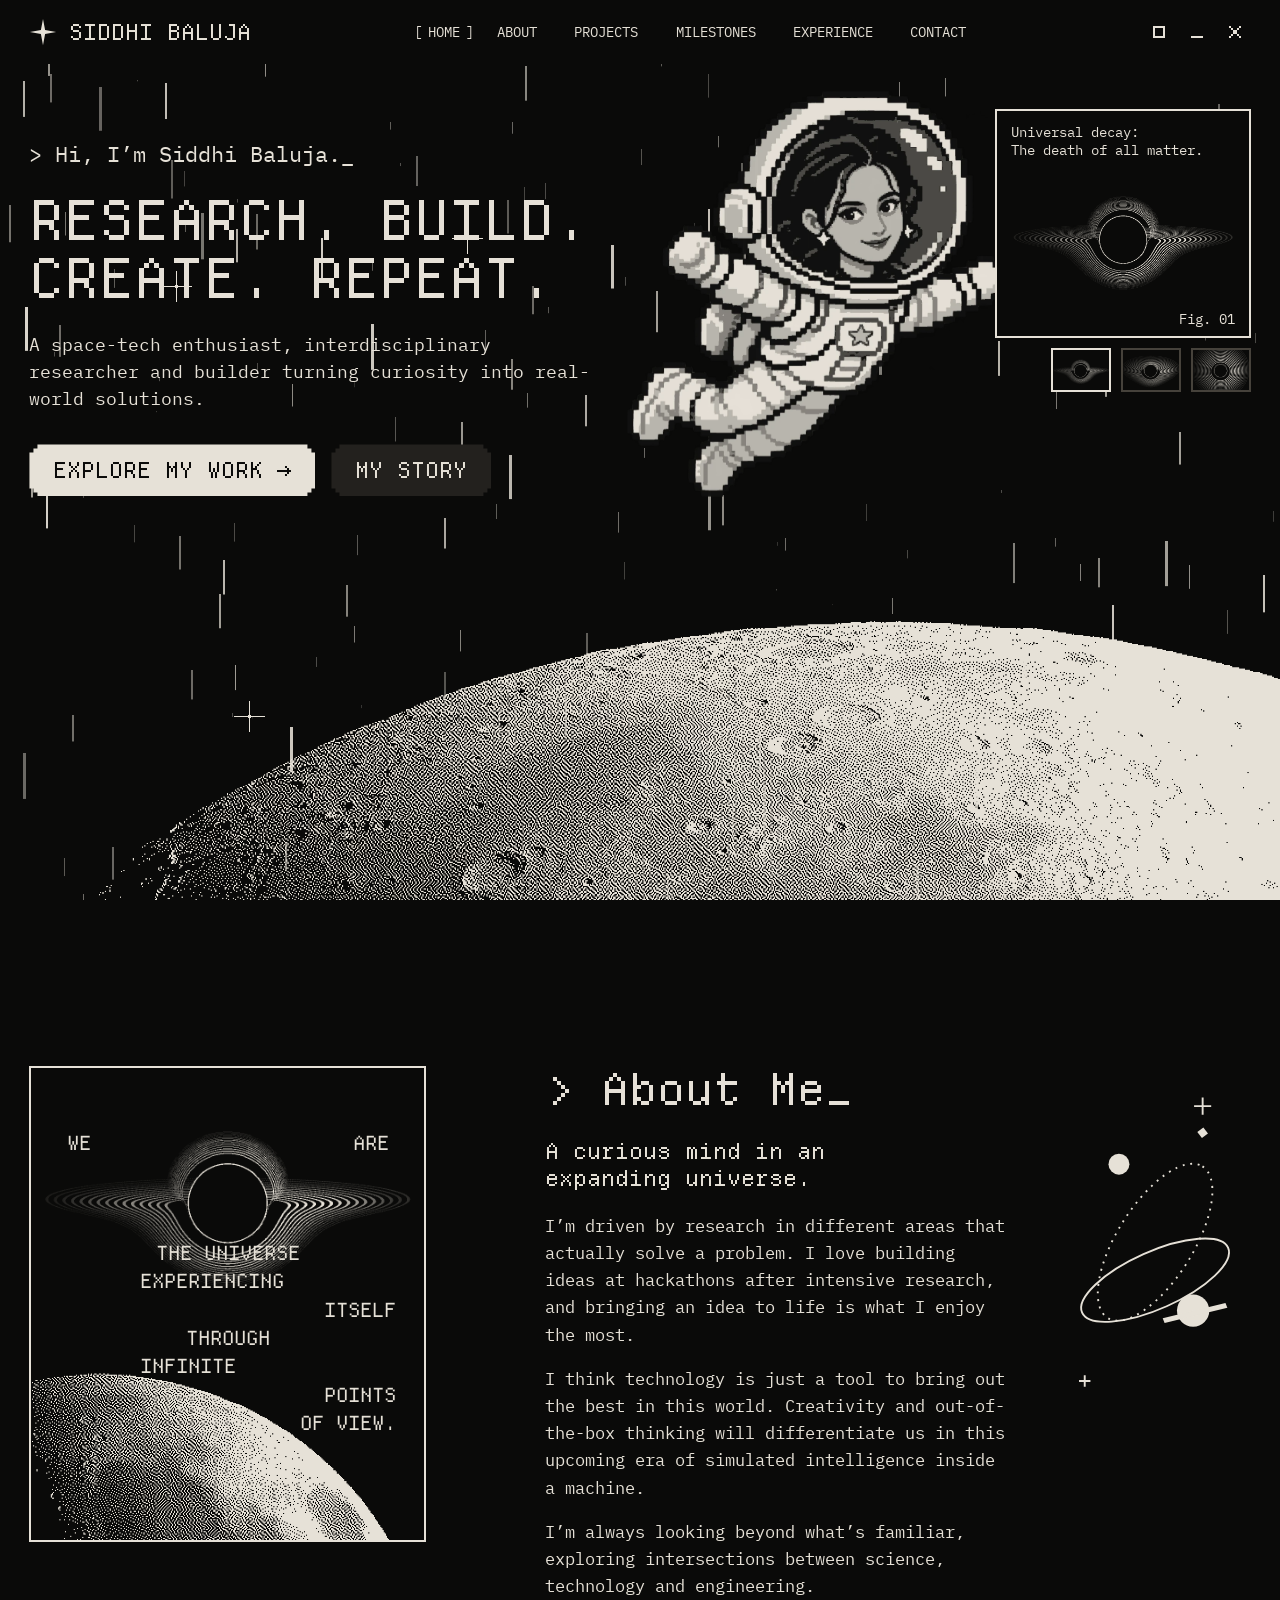
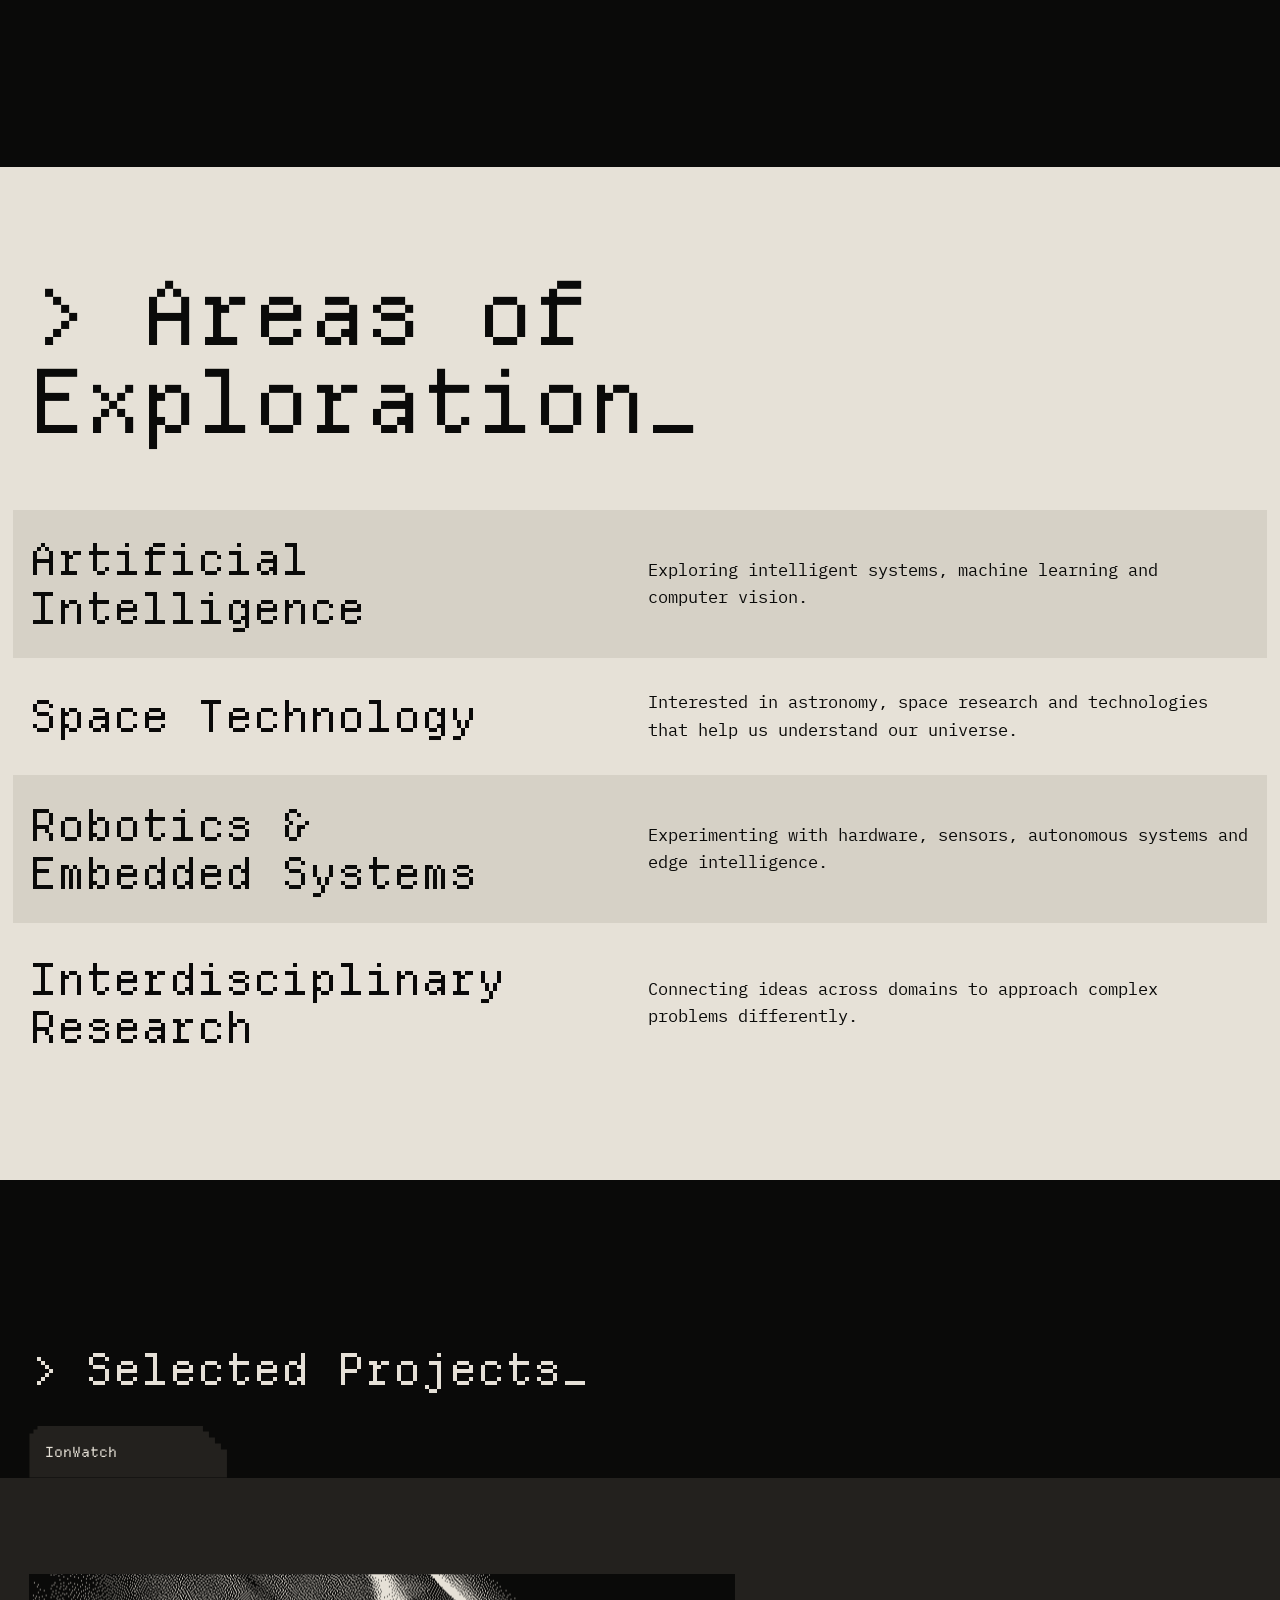
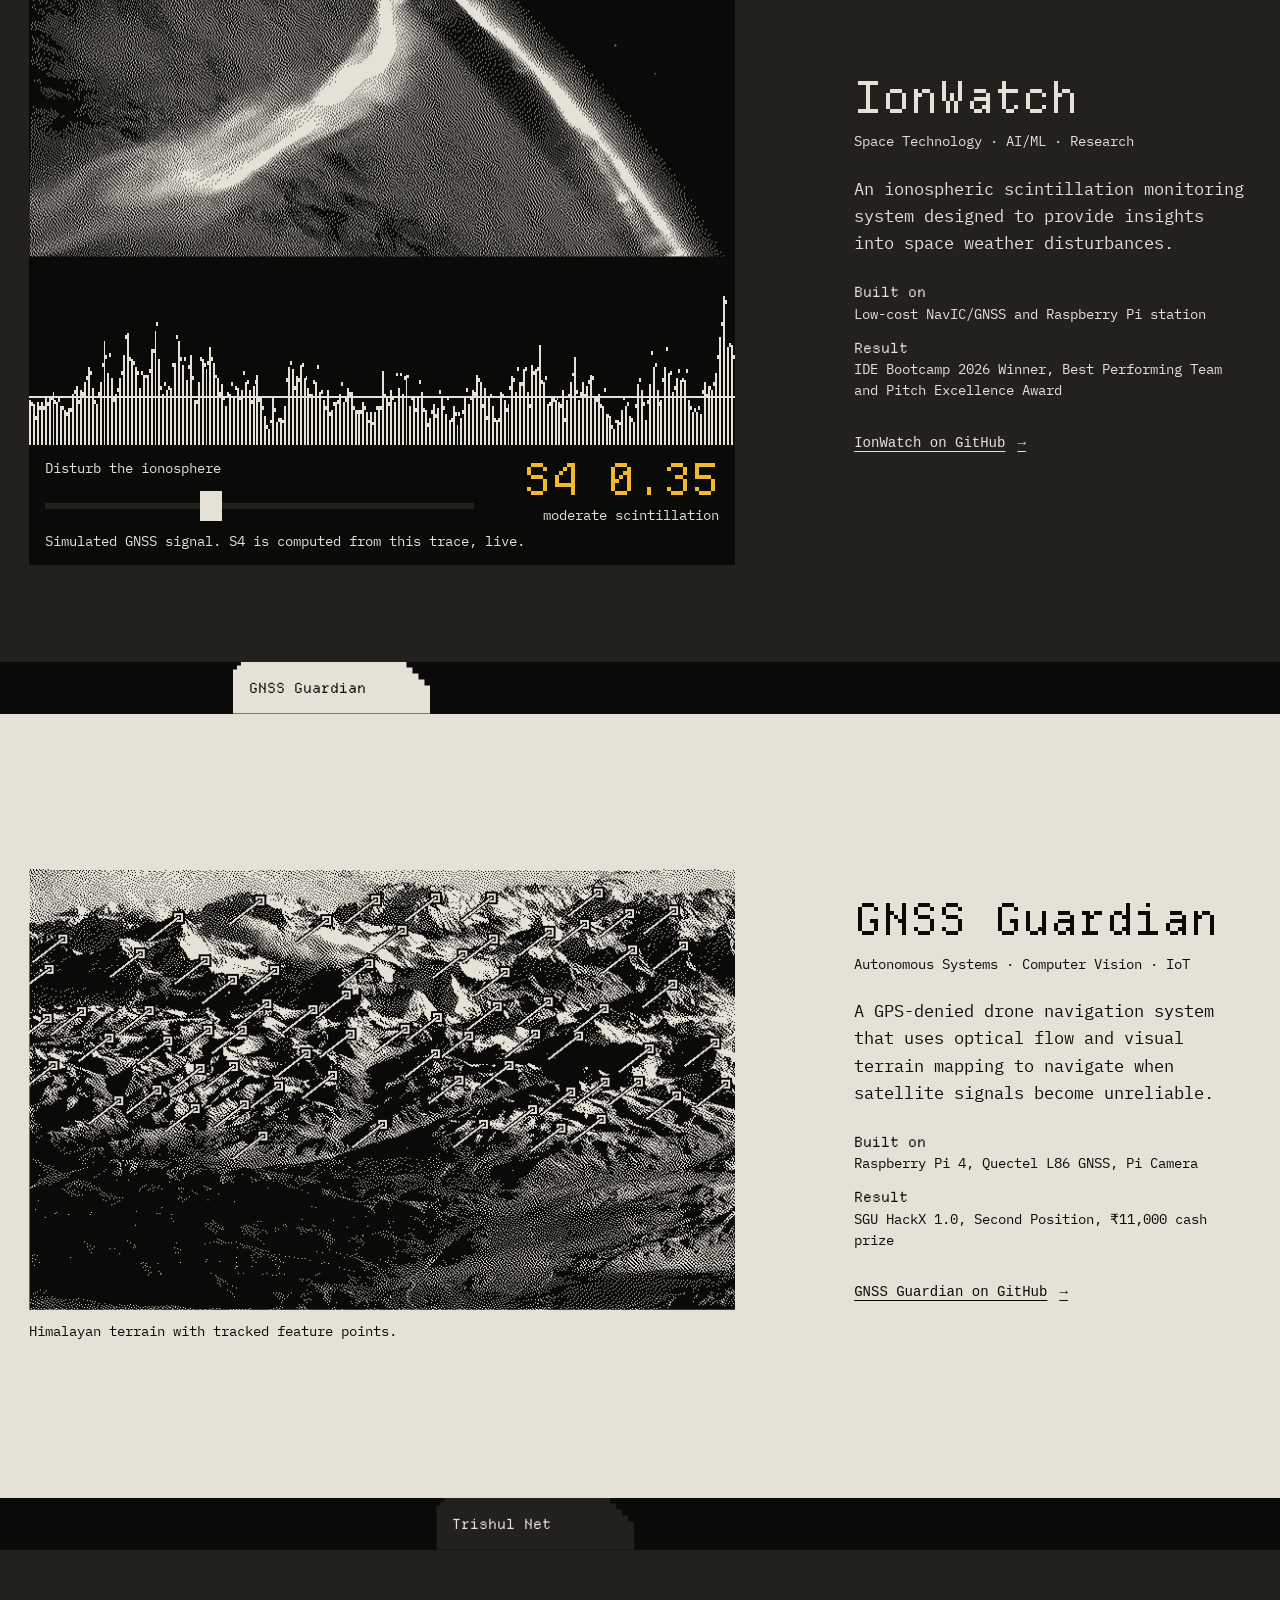
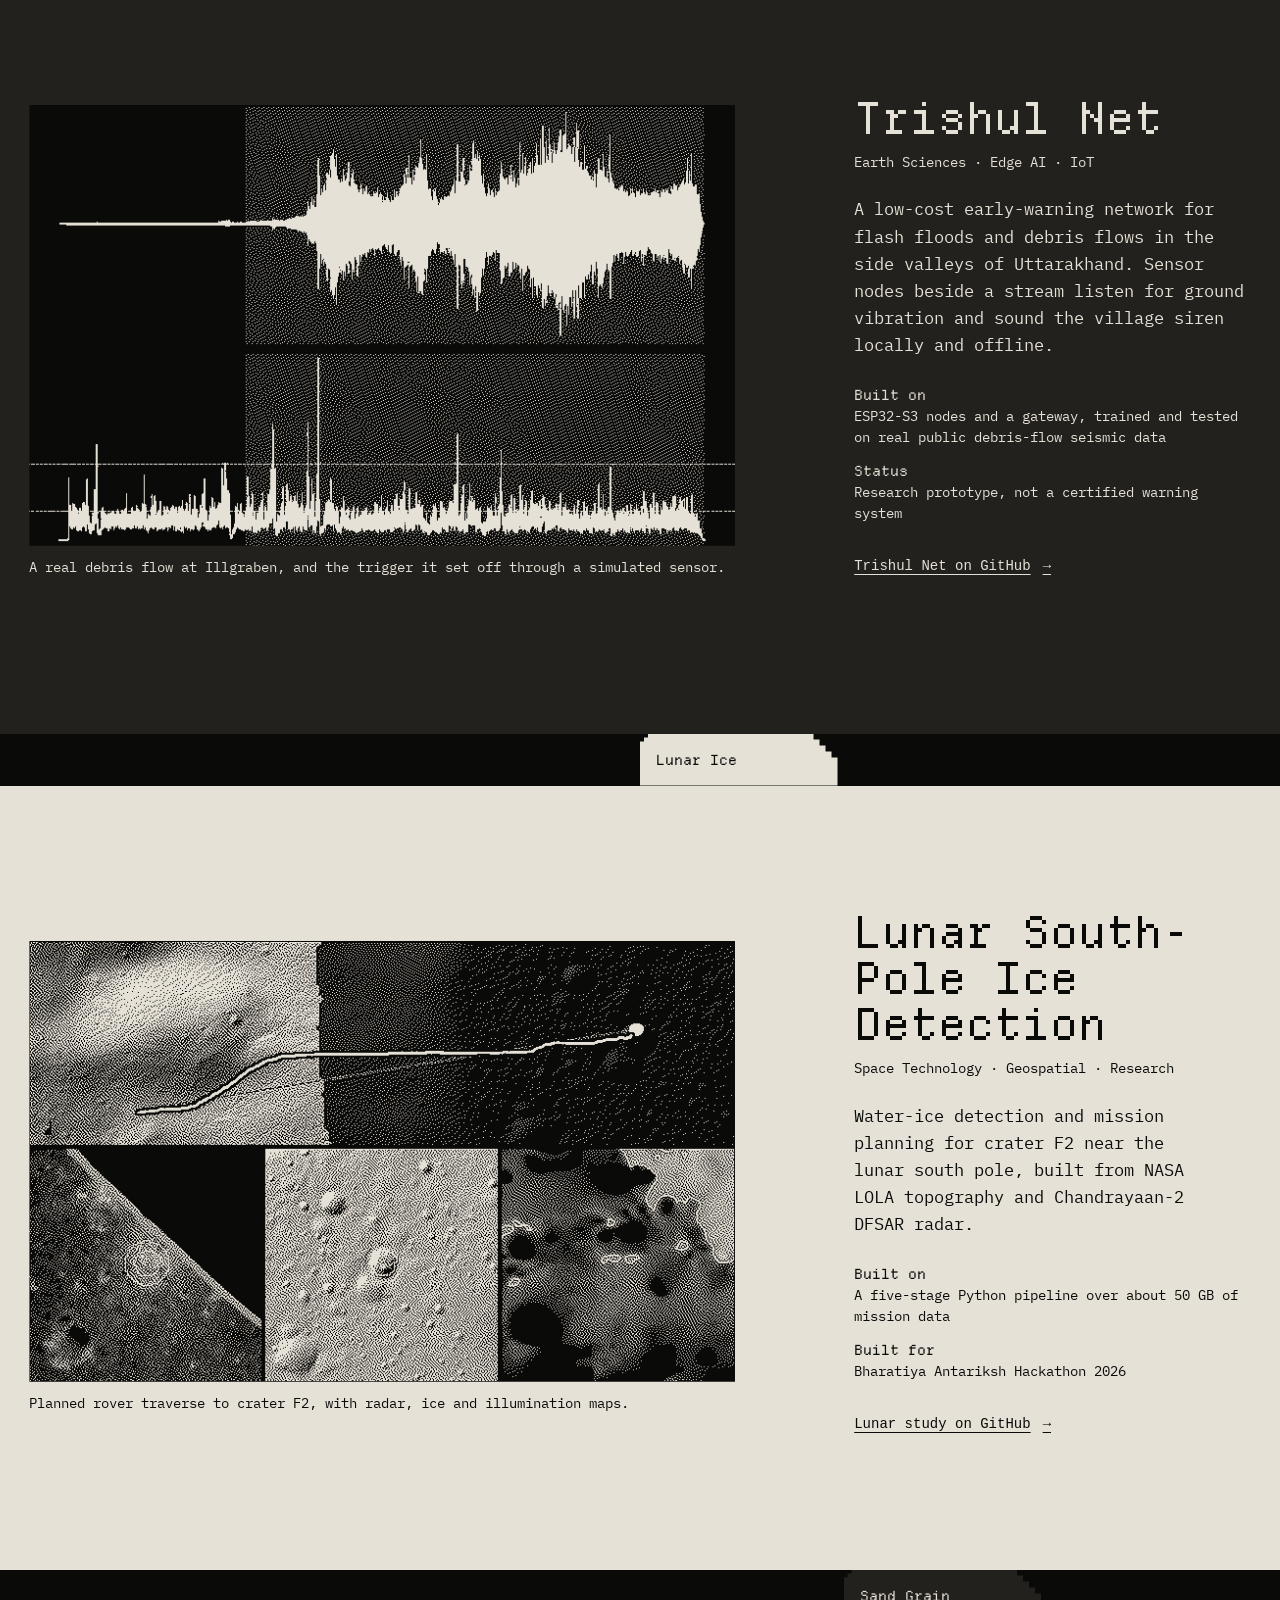
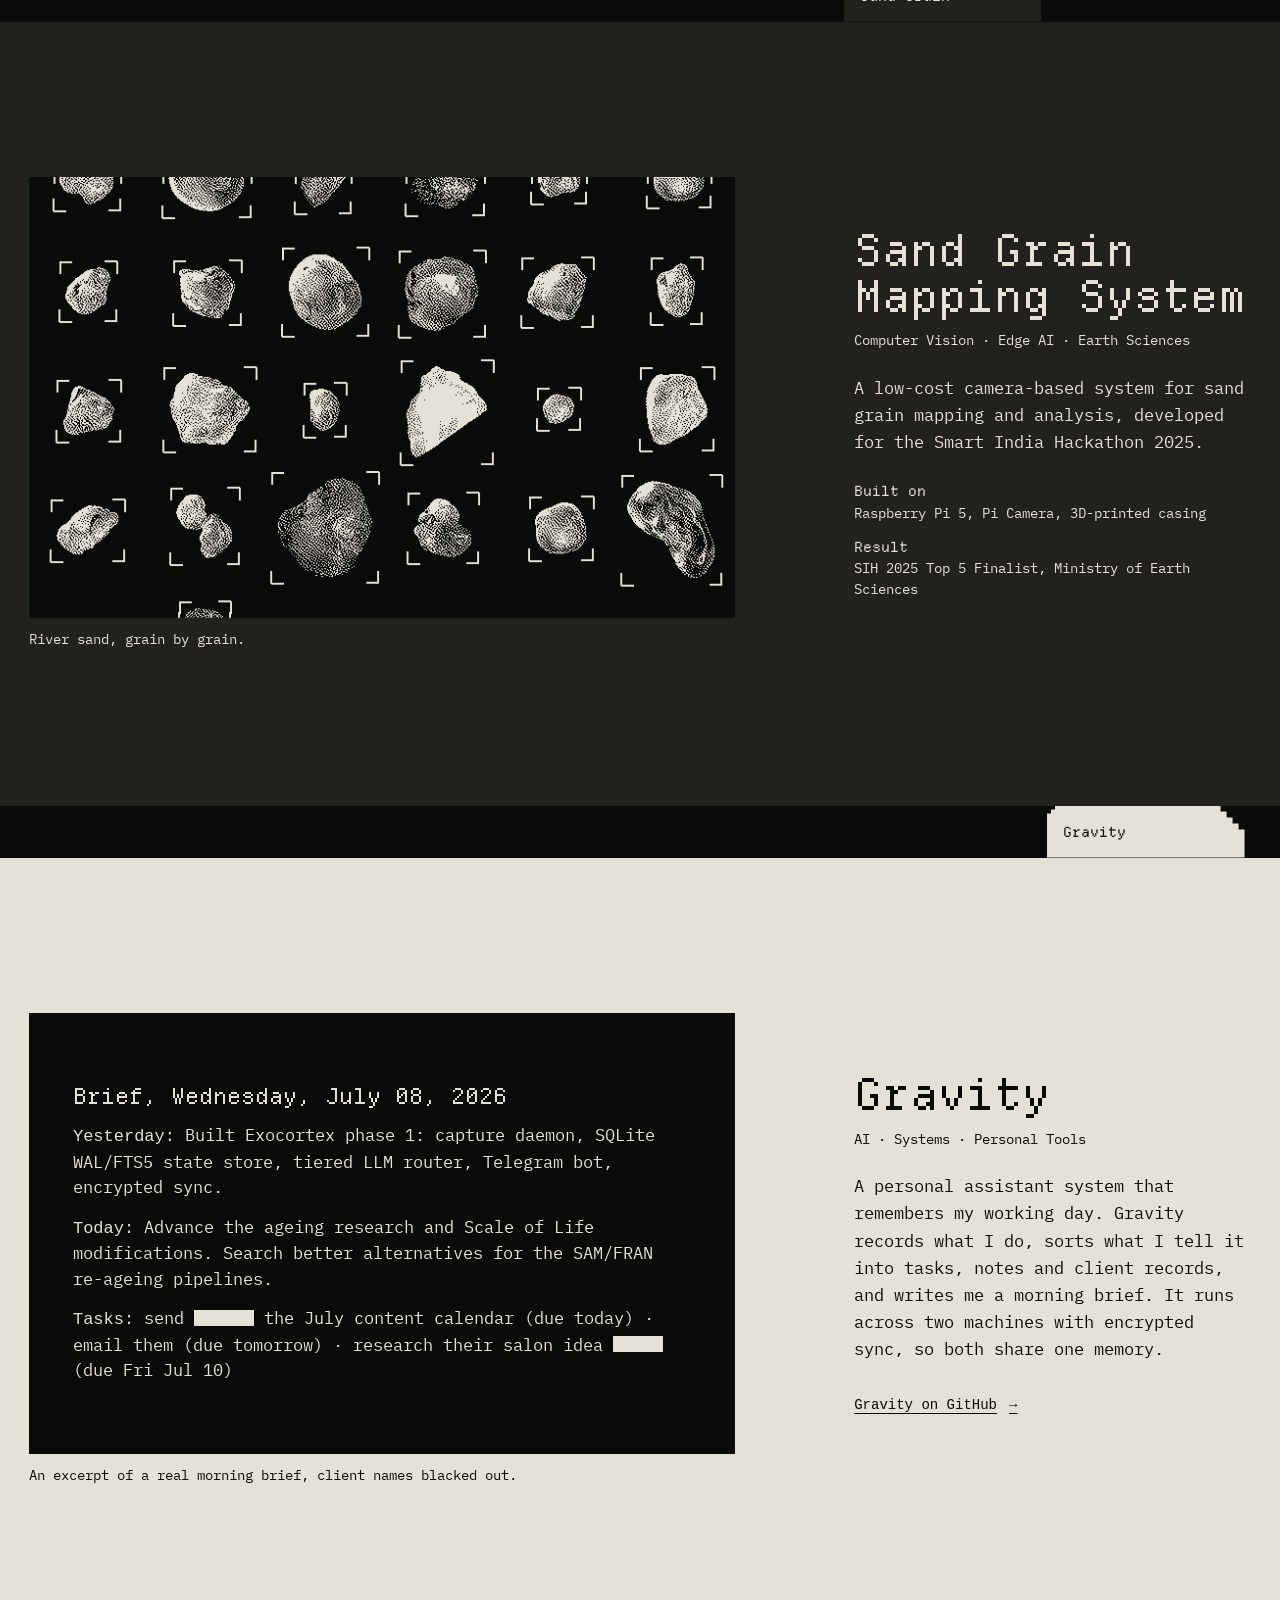
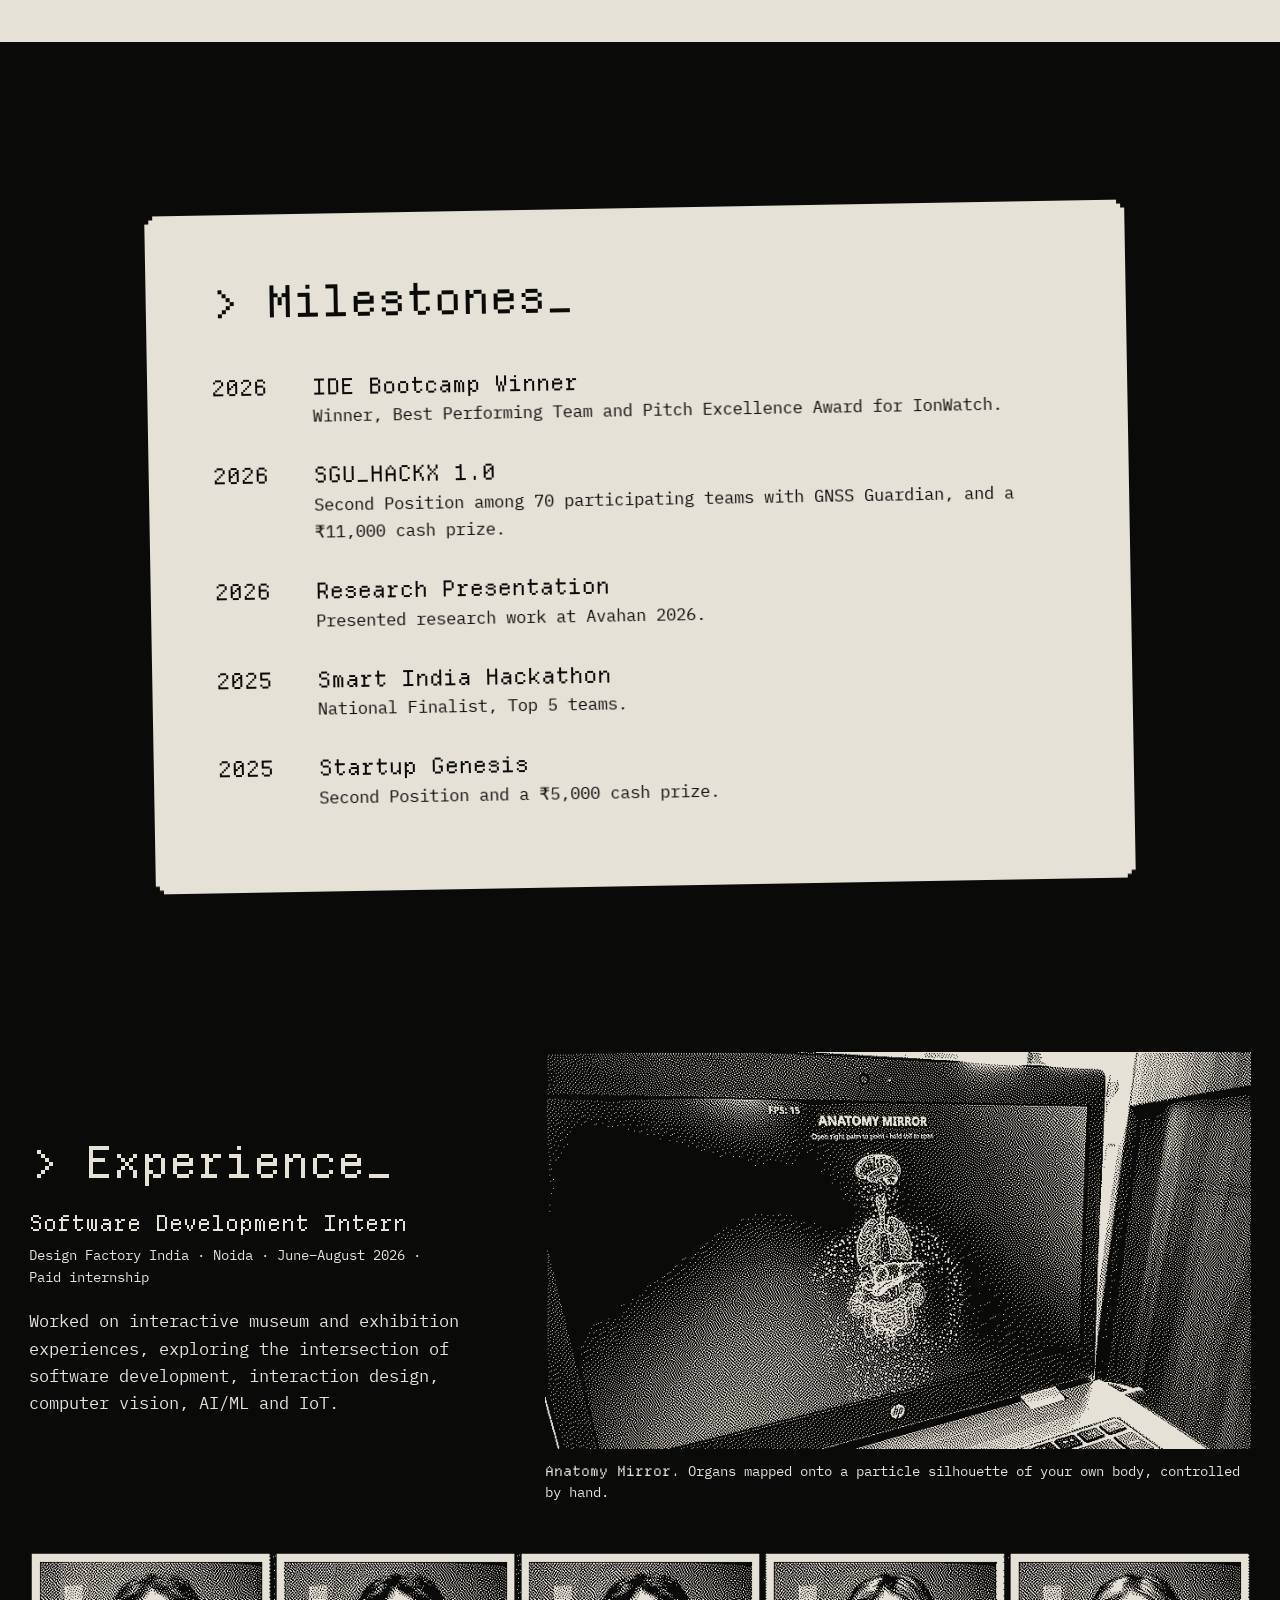
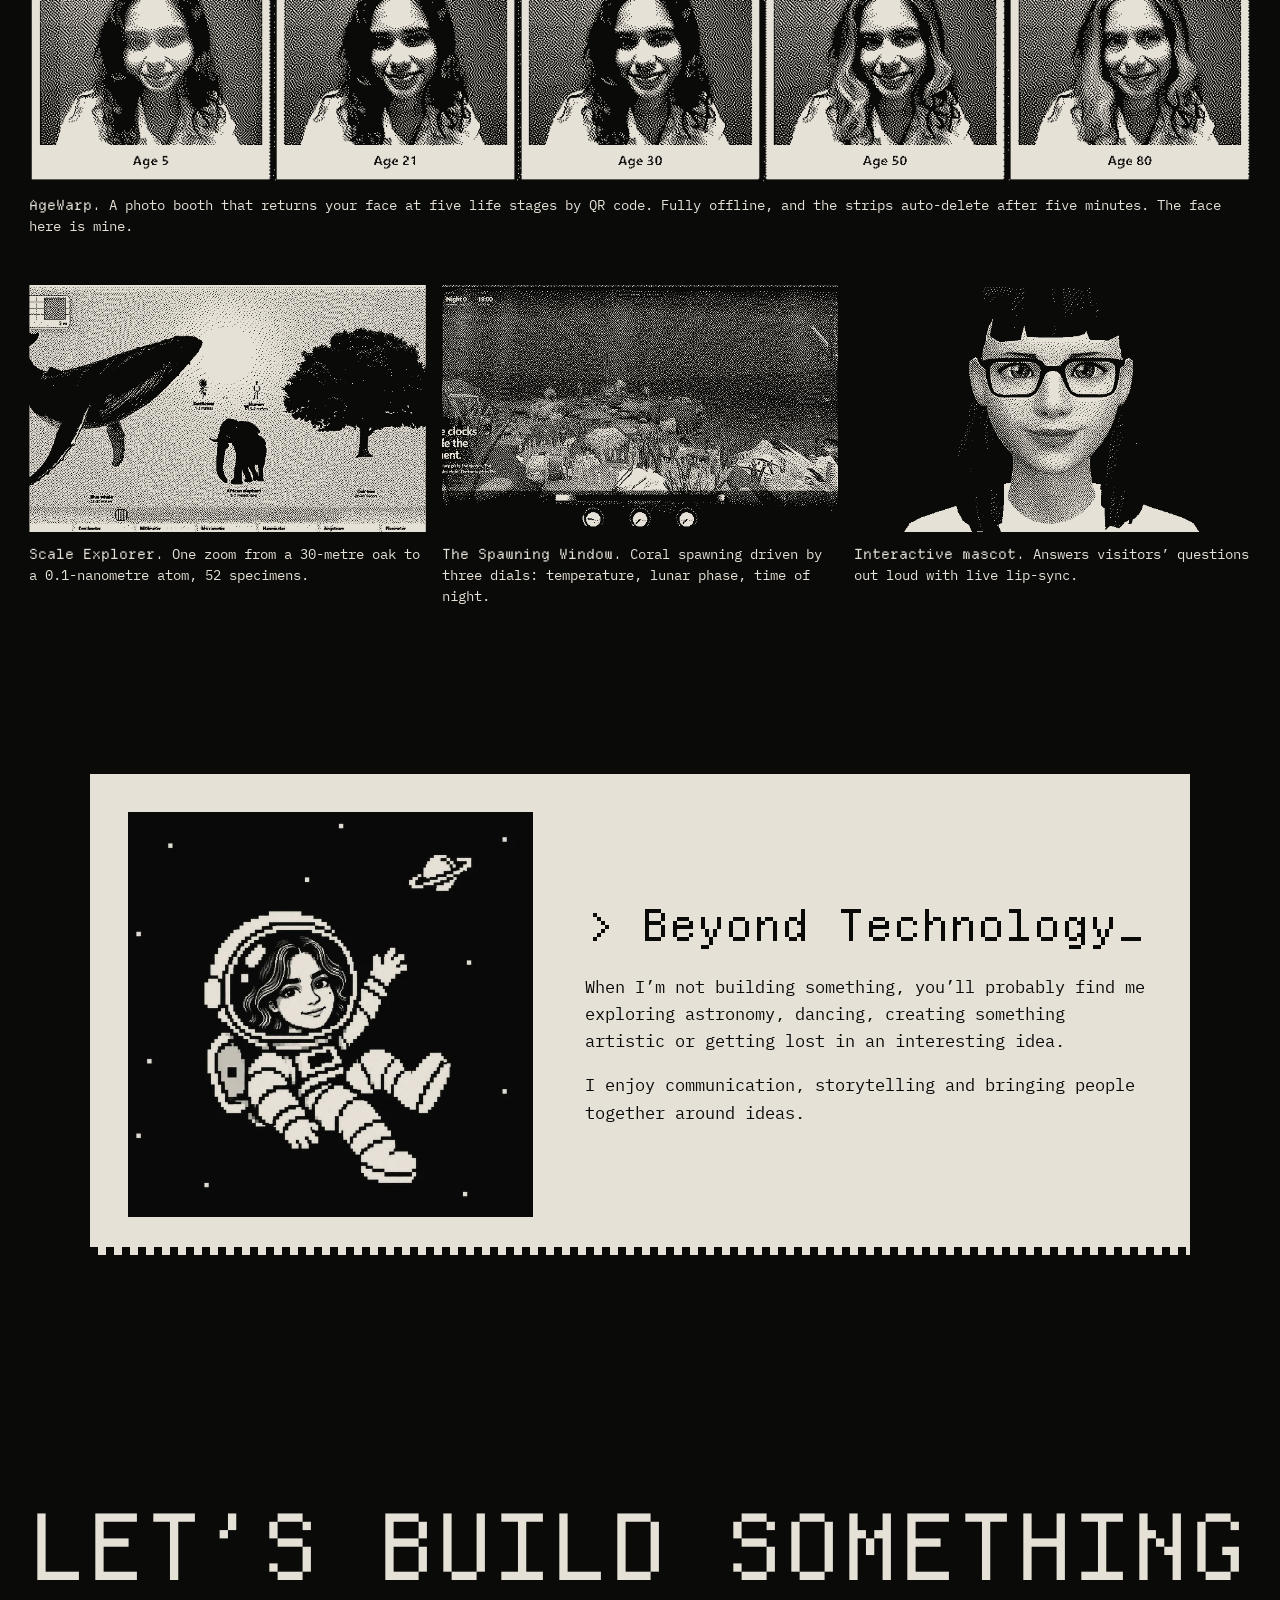
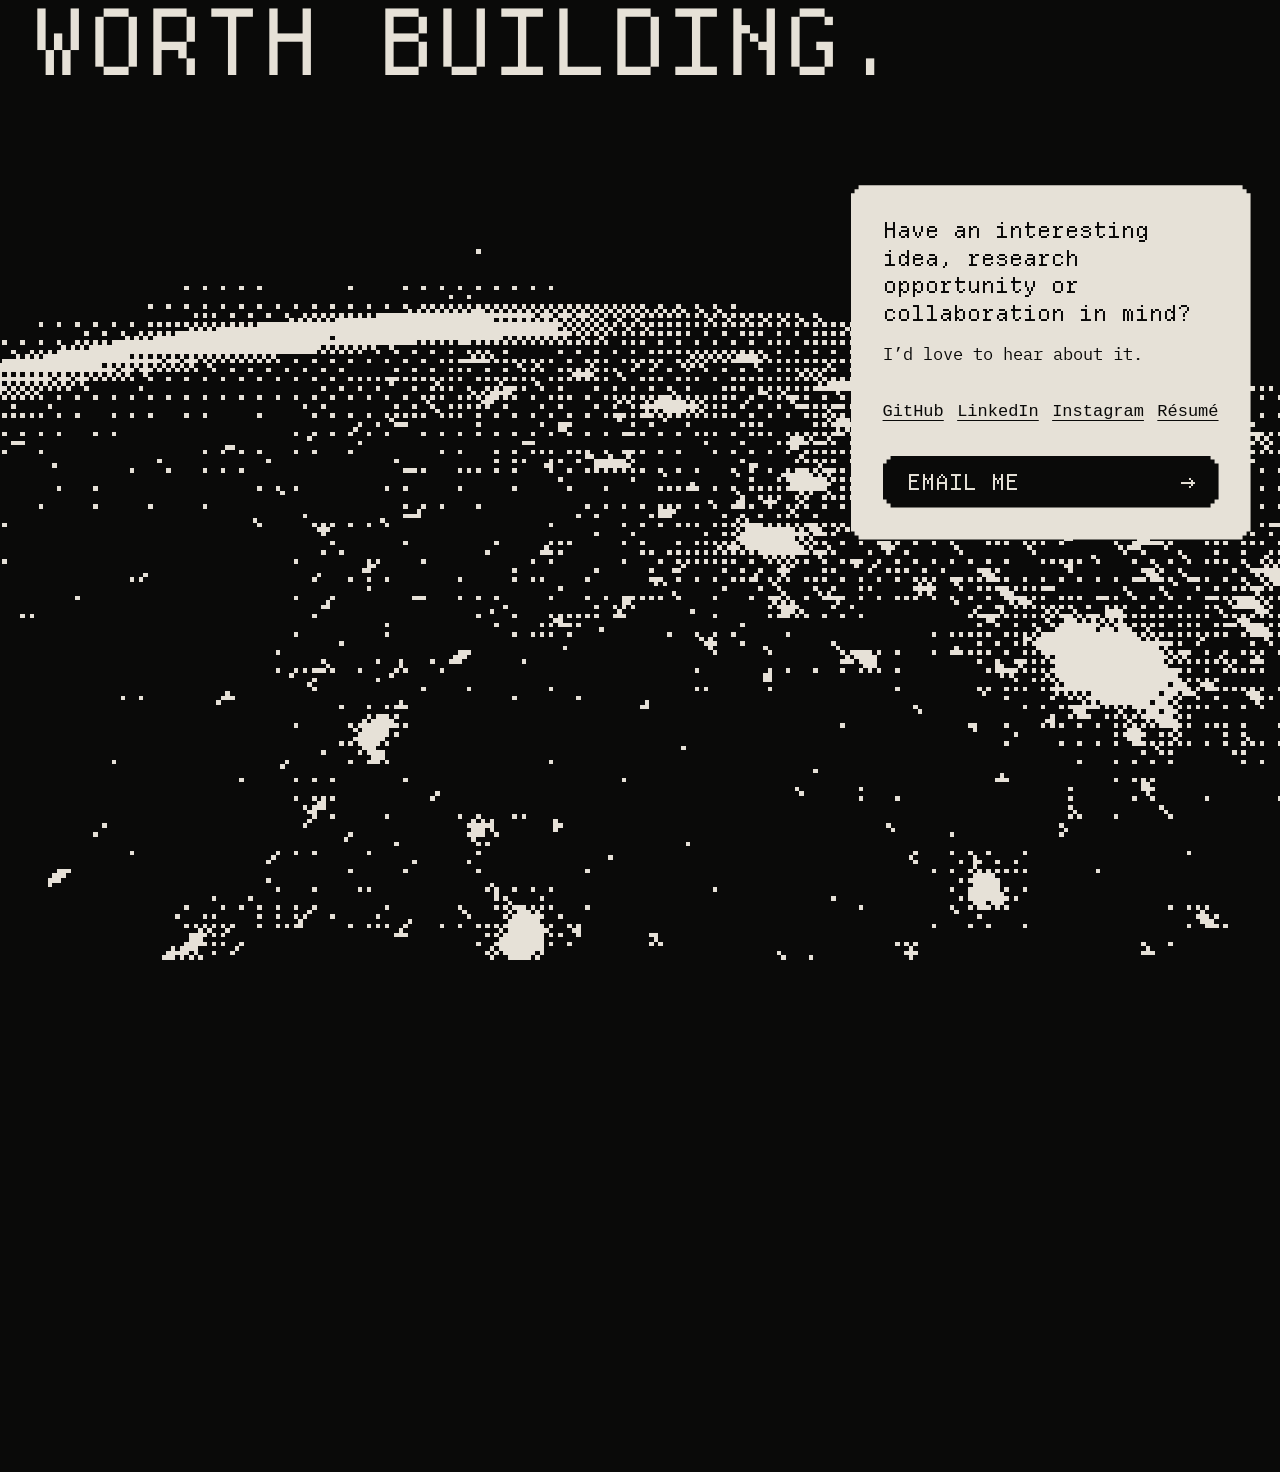
==== index.html @ 743e37ae "Portfolio v3: the mission terminal A one-page portfolio set as a working 1-bit computer, in plain HT" ====
<!doctype html>
<html lang="en">
<head>
  <meta charset="utf-8">
  <meta name="viewport" content="width=device-width, initial-scale=1">
  <title>Siddhi Baluja: researcher and builder</title>
  <meta name="description" content="A space-tech enthusiast, interdisciplinary researcher and builder turning curiosity into real-world solutions.">
  <meta name="theme-color" content="#0a0a09">
  <meta name="color-scheme" content="dark">
  <meta property="og:title" content="Siddhi Baluja: Research. Build. Create. Repeat.">
  <meta property="og:description" content="A space-tech enthusiast, interdisciplinary researcher and builder turning curiosity into real-world solutions.">
  <meta property="og:type" content="website">
  <link rel="icon" href="data:image/svg+xml,%3Csvg xmlns='http://www.w3.org/2000/svg' viewBox='0 0 32 32'%3E%3Crect width='32' height='32' fill='%230a0a09'/%3E%3Cpath d='M16 3l2.6 10.4L29 16l-10.4 2.6L16 29l-2.6-10.4L3 16l10.4-2.6z' fill='%23e6e1d7'/%3E%3C/svg%3E">
  <link rel="preload" href="assets/fonts/DepartureMono-Regular.woff2" as="font" type="font/woff2" crossorigin>
  <link rel="preload" href="assets/fonts/ibm-plex-mono-400.woff2" as="font" type="font/woff2" crossorigin>
  <link rel="stylesheet" href="css/styles.css">
</head>
<body id="top">
<a class="skip" href="#about">Skip to content</a>
<canvas id="sky" aria-hidden="true"></canvas>

<header class="bar">
  <a class="brand" href="#top" aria-label="Siddhi Baluja, back to the top">
    <svg viewBox="0 0 32 32" aria-hidden="true"><path d="M16 1l2.4 12.6L31 16l-12.6 2.4L16 31l-2.4-12.6L1 16l12.6-2.4z"/></svg>
    <span>Siddhi Baluja</span>
  </a>
  <button class="menu-btn" id="menuBtn" aria-expanded="false" aria-controls="siteNav">Menu</button>
  <nav id="siteNav" aria-label="Sections">
    <a href="#top" data-spy="home">Home</a>
    <a href="#about" data-spy="about">About</a>
    <a href="#projects" data-spy="projects">Projects</a>
    <a href="#milestones" data-spy="milestones">Milestones</a>
    <a href="#experience" data-spy="experience">Experience</a>
    <a href="#contact" data-spy="contact">Contact</a>
  </nav>
  <div class="win" role="group" aria-label="Window controls">
    <button id="winMax" aria-label="Full screen"><svg viewBox="0 0 16 16" aria-hidden="true"><path d="M2 2h12v12H2zM4 4v8h8V4z" fill-rule="evenodd"/></svg></button>
    <button id="winMin" aria-label="Freeze all motion" aria-pressed="false"><svg viewBox="0 0 16 16" aria-hidden="true"><path d="M2 12h12v2H2z"/></svg></button>
    <button id="winOff" aria-label="Switch the screen off"><svg viewBox="0 0 16 16" aria-hidden="true"><path d="M2 2h2v2h2v2h4V4h2V2h2v2h-2v2h-2v4h2v2h2v2h-2v-2h-2v-2H6v2H4v2H2v-2h2v-2h2V6H4V4H2z"/></svg></button>
  </div>
</header>

<main>
  <!-- HOME -->
  <section class="hero" id="home" data-section="home">
    <div class="hero-copy">
      <p class="hello"><span class="typed">Hi, I’m Siddhi Baluja.</span></p>
      <h1>Research. Build.<br>Create. Repeat.</h1>
      <p class="lede">A space-tech enthusiast, interdisciplinary researcher and builder turning curiosity into real-world solutions.</p>
      <div class="actions">
        <a class="btn" href="#projects">Explore My Work <span class="arrow" aria-hidden="true">→</span></a>
        <a class="btn alt" href="#about">My Story</a>
      </div>
    </div>

    <div class="astro" id="astro" tabindex="0" role="img" aria-label="Pixel-art Siddhi floating in a spacesuit. Drag her, or use the arrow keys, and she drifts back. Hold to see her in colour.">
      <div class="astro-float">
        <img class="astro-mono" src="assets/art/astronaut.webp" width="1000" height="1057" alt="" fetchpriority="high" draggable="false">
        <img class="astro-colour" src="assets/art/astronaut-colour.webp" width="1000" height="1057" alt="" loading="lazy" draggable="false">
      </div>
    </div>

    <figure class="fig" data-ui>
      <div class="fig-window">
        <figcaption>Universal decay:<br>The death of all matter.</figcaption>
        <div class="fig-stack">
          <img class="on" src="assets/art/fig-01.png" width="880" height="560" alt="A black hole seen almost edge-on: an engraved accretion disc bent up and over its dark centre by gravity.">
          <img src="assets/art/fig-02.png" width="880" height="560" alt="The same black hole seen from a higher angle." loading="lazy">
          <img src="assets/art/fig-03.png" width="880" height="560" alt="The same black hole seen from directly above, its disc a set of rings." loading="lazy">
        </div>
        <span class="fig-no" id="figNo">Fig. 01</span>
      </div>
      <div class="fig-tabs" role="group" aria-label="Viewing angle of the black hole">
        <button class="on" aria-pressed="true" data-fig="0" aria-label="Fig. 01, seen edge-on"><img src="assets/art/fig-01.png" alt="" width="880" height="560"></button>
        <button aria-pressed="false" data-fig="1" aria-label="Fig. 02, seen from above the disc"><img src="assets/art/fig-02.png" alt="" width="880" height="560" loading="lazy"></button>
        <button aria-pressed="false" data-fig="2" aria-label="Fig. 03, seen from directly above"><img src="assets/art/fig-03.png" alt="" width="880" height="560" loading="lazy"></button>
      </div>
    </figure>

    <img class="limb" src="assets/art/limb.png" width="2200" height="600" alt="">
  </section>

  <!-- ABOUT -->
  <section class="about" id="about" data-section="about">
    <figure class="poster rv" data-ui>
      <img class="poster-ring" src="assets/art/fig-01.png" width="880" height="560" alt="" loading="lazy">
      <img class="poster-moon" src="assets/art/poster-moon.png" width="720" height="340" alt="" loading="lazy">
      <blockquote>
        <p><span>We</span> <span class="r">are</span> <span class="c">the universe</span> <span class="c2">experiencing</span> <span class="r">itself</span> <span class="c">through</span> <span class="c2">infinite</span> <span class="r">points</span> <span class="r2">of view.</span></p>
      </blockquote>
    </figure>
    <div class="about-copy">
      <h2 class="prompt rv">About Me</h2>
      <h3 class="rv">A curious mind in an expanding universe.</h3>
      <p class="rv">I’m driven by research in different areas that actually solve a problem. I love building ideas at hackathons after intensive research, and bringing an idea to life is what I enjoy the most.</p>
      <p class="rv">I think technology is just a tool to bring out the best in this world. Creativity and out-of-the-box thinking will differentiate us in this upcoming era of simulated intelligence inside a machine.</p>
      <p class="rv">I’m always looking beyond what’s familiar, exploring intersections between science, technology and engineering.</p>
    </div>
    <svg class="orbits rv" viewBox="0 0 200 320" aria-hidden="true">
      <g fill="none" stroke="currentColor" stroke-width="2">
        <ellipse cx="100" cy="160" rx="94" ry="40" transform="rotate(-58 100 160)" stroke-dasharray="2 6"/>
        <ellipse cx="100" cy="200" rx="84" ry="30" transform="rotate(-24 100 200)"/>
      </g>
      <g fill="currentColor">
        <circle cx="62" cy="78" r="11"/>
        <circle cx="140" cy="232" r="17"/>
        <path d="M108 240l66-16 2 5-66 16z"/>
      </g>
      <rect class="sat" x="-4" y="-4" width="8" height="8" fill="currentColor"/>
      <path d="M150 8v18M141 17h18M26 300v12M20 306h12" stroke="currentColor" stroke-width="2"/>
    </svg>
  </section>

  <!-- AREAS OF EXPLORATION -->
  <section class="areas" id="areas" data-section="about">
    <h2 class="prompt rv">Areas of Exploration</h2>
    <ul>
      <li class="rv"><h3>Artificial Intelligence</h3><p>Exploring intelligent systems, machine learning and computer vision.</p></li>
      <li class="rv"><h3>Space Technology</h3><p>Interested in astronomy, space research and technologies that help us understand our universe.</p></li>
      <li class="rv"><h3>Robotics &amp; Embedded Systems</h3><p>Experimenting with hardware, sensors, autonomous systems and edge intelligence.</p></li>
      <li class="rv"><h3>Interdisciplinary Research</h3><p>Connecting ideas across domains to approach complex problems differently.</p></li>
    </ul>
  </section>

  <!-- SELECTED PROJECTS -->
  <section class="projects" id="projects" data-section="projects">
    <h2 class="prompt rv">Selected Projects</h2>
    <div class="cabinet" id="cabinet">

      <article class="folder tone" id="ionwatch" style="--i:0">
        <div class="tabline"><a class="tab" href="#ionwatch">IonWatch</a></div>
        <div class="folder-body">
          <div class="folder-pic">
            <figure class="scope" data-ui>
              <img src="assets/art/ionwatch.png" width="1440" height="900" alt="An aurora curling over the Earth’s limb, seen from the International Space Station." loading="lazy">
              <canvas id="s4Trace" width="360" height="96" aria-hidden="true"></canvas>
              <form class="s4" id="s4" onsubmit="return false">
                <label for="s4Range">Disturb the ionosphere</label>
                <input id="s4Range" type="range" min="0" max="100" value="38" aria-describedby="s4Note">
                <output for="s4Range" id="s4Out"><b id="s4Val">S4 0.38</b> <span id="s4Band">moderate scintillation</span></output>
                <p id="s4Note">Simulated GNSS signal. S4 is computed from this trace, live.</p>
              </form>
            </figure>
          </div>
          <div class="folder-text">
            <h3>IonWatch</h3>
            <p class="cat">Space Technology · AI/ML · Research</p>
            <p>An ionospheric scintillation monitoring system designed to provide insights into space weather disturbances.</p>
            <dl>
              <div><dt>Built on</dt><dd>Low-cost NavIC/GNSS and Raspberry Pi station</dd></div>
              <div><dt>Result</dt><dd>IDE Bootcamp 2026 Winner, Best Performing Team and Pitch Excellence Award</dd></div>
            </dl>
            <a class="more" href="https://github.com/sidgodcyber/ionwatch" rel="noopener">IonWatch on GitHub <span class="arrow" aria-hidden="true">→</span></a>
          </div>
        </div>
      </article>

      <article class="folder paper" id="gnss" style="--i:1">
        <div class="tabline"><a class="tab" href="#gnss">GNSS Guardian</a></div>
        <div class="folder-body">
          <div class="folder-pic">
            <figure>
              <img src="assets/art/gnss.png" width="1440" height="900" alt="Himalayan terrain from orbit, with feature points tracked across it by optical flow." loading="lazy">
              <figcaption>Himalayan terrain with tracked feature points.</figcaption>
            </figure>
          </div>
          <div class="folder-text">
            <h3>GNSS Guardian</h3>
            <p class="cat">Autonomous Systems · Computer Vision · IoT</p>
            <p>A GPS-denied drone navigation system that uses optical flow and visual terrain mapping to navigate when satellite signals become unreliable.</p>
            <dl>
              <div><dt>Built on</dt><dd>Raspberry Pi 4, Quectel L86 GNSS, Pi Camera</dd></div>
              <div><dt>Result</dt><dd>SGU HackX 1.0, Second Position, ₹11,000 cash prize</dd></div>
            </dl>
            <a class="more" href="https://github.com/sidgodcyber/gnss-guardian" rel="noopener">GNSS Guardian on GitHub <span class="arrow" aria-hidden="true">→</span></a>
          </div>
        </div>
      </article>

      <article class="folder tone" id="trishul" style="--i:2">
        <div class="tabline"><a class="tab" href="#trishul">Trishul Net</a></div>
        <div class="folder-body">
          <div class="folder-pic">
            <figure>
              <img src="assets/art/trishul.png" width="1440" height="900" alt="A seismic trace of a debris flow swelling over fifty minutes, above the trigger signal it set off." loading="lazy">
              <figcaption>A real debris flow at Illgraben, and the trigger it set off through a simulated sensor.</figcaption>
            </figure>
          </div>
          <div class="folder-text">
            <h3>Trishul Net</h3>
            <p class="cat">Earth Sciences · Edge AI · IoT</p>
            <p>A low-cost early-warning network for flash floods and debris flows in the side valleys of Uttarakhand. Sensor nodes beside a stream listen for ground vibration and sound the village siren locally and offline.</p>
            <dl>
              <div><dt>Built on</dt><dd>ESP32-S3 nodes and a gateway, trained and tested on real public debris-flow seismic data</dd></div>
              <div><dt>Status</dt><dd>Research prototype, not a certified warning system</dd></div>
            </dl>
            <a class="more" href="https://github.com/sidgodcyber/trishul-net" rel="noopener">Trishul Net on GitHub <span class="arrow" aria-hidden="true">→</span></a>
          </div>
        </div>
      </article>

      <article class="folder paper" id="lunar" style="--i:3">
        <div class="tabline"><a class="tab" href="#lunar">Lunar Ice</a></div>
        <div class="folder-body">
          <div class="folder-pic">
            <figure>
              <img src="assets/art/lunar.png" width="1440" height="900" alt="A planned rover route across lunar south polar terrain into shadow, above three maps of radar, ice criteria and illumination." loading="lazy">
              <figcaption>Planned rover traverse to crater F2, with radar, ice and illumination maps.</figcaption>
            </figure>
          </div>
          <div class="folder-text">
            <h3>Lunar South-Pole Ice Detection</h3>
            <p class="cat">Space Technology · Geospatial · Research</p>
            <p>Water-ice detection and mission planning for crater F2 near the lunar south pole, built from NASA LOLA topography and Chandrayaan-2 DFSAR radar.</p>
            <dl>
              <div><dt>Built on</dt><dd>A five-stage Python pipeline over about 50 GB of mission data</dd></div>
              <div><dt>Built for</dt><dd>Bharatiya Antariksh Hackathon 2026</dd></div>
            </dl>
            <a class="more" href="https://github.com/sidgodcyber/lunar-psr-ice-f2" rel="noopener">Lunar study on GitHub <span class="arrow" aria-hidden="true">→</span></a>
          </div>
        </div>
      </article>

      <article class="folder tone" id="sand" style="--i:4">
        <div class="tabline"><a class="tab" href="#sand">Sand Grain</a></div>
        <div class="folder-body">
          <div class="folder-pic">
            <figure>
              <img src="assets/art/sand.png" width="1440" height="900" alt="River sand grains laid out on black, each one marked by corner brackets." loading="lazy">
              <figcaption>River sand, grain by grain.</figcaption>
            </figure>
          </div>
          <div class="folder-text">
            <h3>Sand Grain Mapping System</h3>
            <p class="cat">Computer Vision · Edge AI · Earth Sciences</p>
            <p>A low-cost camera-based system for sand grain mapping and analysis, developed for the Smart India Hackathon 2025.</p>
            <dl>
              <div><dt>Built on</dt><dd>Raspberry Pi 5, Pi Camera, 3D-printed casing</dd></div>
              <div><dt>Result</dt><dd>SIH 2025 Top 5 Finalist, Ministry of Earth Sciences</dd></div>
            </dl>
          </div>
        </div>
      </article>

      <article class="folder paper" id="gravity" style="--i:5">
        <div class="tabline"><a class="tab" href="#gravity">Gravity</a></div>
        <div class="folder-body">
          <div class="folder-pic">
            <figure>
              <div class="brief" data-ui role="img" aria-label="An excerpt of a real morning brief from Gravity, with client names blacked out.">
                <p class="b-head">Brief, Wednesday, July 08, 2026</p>
                <p><b>Yesterday:</b> Built Exocortex phase 1: capture daemon, SQLite WAL/FTS5 state store, tiered LLM router, Telegram bot, encrypted sync.</p>
                <p><b>Today:</b> Advance the ageing research and Scale of Life modifications. Search better alternatives for the SAM/FRAN re-ageing pipelines.</p>
                <p><b>Tasks:</b> send <i class="x w6"></i> the July content calendar (due today) · email them (due tomorrow) · research their salon idea <i class="x w5"></i> (due Fri Jul 10)</p>
              </div>
              <figcaption>An excerpt of a real morning brief, client names blacked out.</figcaption>
            </figure>
          </div>
          <div class="folder-text">
            <h3>Gravity</h3>
            <p class="cat">AI · Systems · Personal Tools</p>
            <p>A personal assistant system that remembers my working day. Gravity records what I do, sorts what I tell it into tasks, notes and client records, and writes me a morning brief. It runs across two machines with encrypted sync, so both share one memory.</p>
            <a class="more" href="https://github.com/sidgodcyber/gravity" rel="noopener">Gravity on GitHub <span class="arrow" aria-hidden="true">→</span></a>
          </div>
        </div>
      </article>
    </div>
  </section>

  <!-- MILESTONES -->
  <section class="milestones" id="milestones" data-section="milestones">
    <div class="sheet rv">
      <h2 class="prompt">Milestones</h2>
      <ol>
        <li><time datetime="2026">2026</time><div><h3>IDE Bootcamp Winner</h3><p>Winner, Best Performing Team and Pitch Excellence Award for IonWatch.</p></div></li>
        <li><time datetime="2026">2026</time><div><h3>SGU_HACKX 1.0</h3><p>Second Position among 70 participating teams with GNSS Guardian, and a ₹11,000 cash prize.</p></div></li>
        <li><time datetime="2026">2026</time><div><h3>Research Presentation</h3><p>Presented research work at Avahan 2026.</p></div></li>
        <li><time datetime="2025">2025</time><div><h3>Smart India Hackathon</h3><p>National Finalist, Top 5 teams.</p></div></li>
        <li><time datetime="2025">2025</time><div><h3>Startup Genesis</h3><p>Second Position and a ₹5,000 cash prize.</p></div></li>
      </ol>
    </div>
  </section>

  <!-- EXPERIENCE -->
  <section class="experience" id="experience" data-section="experience">
    <div class="exp-copy">
      <h2 class="prompt rv">Experience</h2>
      <h3 class="rv">Software Development Intern</h3>
      <p class="where rv">Design Factory India · Noida · June–August 2026 · Paid internship</p>
      <p class="rv">Worked on interactive museum and exhibition experiences, exploring the intersection of software development, interaction design, computer vision, AI/ML and IoT.</p>
    </div>
    <figure class="exhibit big rv">
      <div class="swap"><img src="assets/art/dfi-anatomy.png" width="1600" height="900" alt="Anatomy Mirror on a laptop: organs drawn as particles inside a body silhouette." loading="lazy"><img class="real" src="assets/projects/anatomy-mirror.jpg" width="1456" height="819" alt="" loading="lazy"></div>
      <figcaption><b>Anatomy Mirror.</b> Organs mapped onto a particle silhouette of your own body, controlled by hand.</figcaption>
    </figure>
    <figure class="exhibit wide rv">
      <div class="swap"><picture><source media="(max-width:599px)" srcset="assets/art/agewarp-phone.png" width="818" height="522"><img src="assets/art/agewarp.png" width="1352" height="256" alt="AgeWarp’s result strip: Siddhi’s own face at ages 5, 21, 30, 50 and 80." loading="lazy"></picture><img class="real" src="assets/art/agewarp-strip.jpg" width="1352" height="256" alt="" loading="lazy"></div>
      <figcaption><b>AgeWarp.</b> A photo booth that returns your face at five life stages by QR code. Fully offline, and the strips auto-delete after five minutes. The face here is mine.</figcaption>
    </figure>
    <figure class="exhibit rv">
      <div class="swap"><img src="assets/art/dfi-scale.png" width="1280" height="800" alt="Scale Explorer: a whale, an elephant and an oak tree at their real relative sizes." loading="lazy"><img class="real" src="assets/projects/scale-explorer.jpg" width="1360" height="731" alt="" loading="lazy"></div>
      <figcaption><b>Scale Explorer.</b> One zoom from a 30-metre oak to a 0.1-nanometre atom, 52 specimens.</figcaption>
    </figure>
    <figure class="exhibit rv">
      <div class="swap"><img src="assets/art/dfi-spawning.png" width="1280" height="800" alt="The Spawning Window: an underwater reef with three dials below it." loading="lazy"><img class="real" src="assets/projects/spawning-window.jpg" width="1456" height="780" alt="" loading="lazy"></div>
      <figcaption><b>The Spawning Window.</b> Coral spawning driven by three dials: temperature, lunar phase, time of night.</figcaption>
    </figure>
    <figure class="exhibit rv">
      <div class="swap"><img src="assets/art/dfi-mascot.png" width="1280" height="800" alt="A 3D museum mascot in a lab coat, answering a visitor." loading="lazy"><img class="real" src="assets/projects/mascot.jpg" width="793" height="736" alt="" loading="lazy"></div>
      <figcaption><b>Interactive mascot.</b> Answers visitors’ questions out loud with live lip-sync.</figcaption>
    </figure>
  </section>

  <!-- BEYOND TECHNOLOGY -->
  <section class="beyond" id="beyond" data-section="experience">
    <div class="letter rv">
      <img src="assets/art/astronaut-wave.webp" width="720" height="720" alt="Pixel-art Siddhi in a spacesuit, waving, with a ringed planet behind her." loading="lazy">
      <div>
        <h2 class="prompt">Beyond Technology</h2>
        <p>When I’m not building something, you’ll probably find me exploring astronomy, dancing, creating something artistic or getting lost in an interesting idea.</p>
        <p>I enjoy communication, storytelling and bringing people together around ideas.</p>
      </div>
    </div>
  </section>

  <div class="curtain">
    <!-- CONTACT -->
    <section class="contact" id="contact" data-section="contact">
      <h2 class="rv">Let’s build something<br>worth building.</h2>
      <div class="visit">
        <img class="clip-still" src="assets/art/clip-still.png" width="1440" height="720" alt="The aurora and city lights at night, seen from the International Space Station." loading="lazy">
        <video id="clip" muted loop playsinline preload="none" poster="assets/art/clip-still.png" aria-label="The aurora and city lights at night, filmed from the International Space Station.">
          <source src="assets/art/aurora-pass.webm" type="video/webm">
        </video>
        <canvas id="clipBits" width="360" height="180" aria-hidden="true"></canvas>
        <div class="card">
          <p class="card-lead">Have an interesting idea, research opportunity or collaboration in mind?</p>
          <p>I’d love to hear about it.</p>
          <ul>
            <li><a href="https://github.com/sidgodcyber" rel="noopener">GitHub</a></li>
            <li><a href="https://www.linkedin.com/in/siddhi-baluja-b248742b6/" rel="noopener">LinkedIn</a></li>
            <li><a href="https://www.instagram.com/sidddhiii._" rel="noopener">Instagram</a></li>
            <li><a href="assets/resume/Siddhi-Baluja-Resume.pdf" download="Siddhi-Baluja-Resume.pdf">Résumé</a></li>
          </ul>
          <a class="btn dark" href="mailto:siddhibaluja06@gmail.com?subject=An%20idea%20worth%20building">Email Me <span class="arrow" aria-hidden="true">→</span></a>
        </div>
      </div>
    </section>

    <footer class="back">
      <div class="back-top">
        <div>
          <p class="sign">Somewhere between curiosity and the unknown.</p>
          <a class="mail" href="mailto:siddhibaluja06@gmail.com">siddhibaluja06@gmail.com</a>
        </div>
        <img class="stamp" src="assets/art/earthrise.png" width="960" height="1280" alt="Earth rising over the Moon, as a postage stamp." loading="lazy">
      </div>
      <p class="name" aria-hidden="true">Siddhi Baluja</p>
      <details>
        <summary>Picture credits</summary>
        <ul class="credits">
          <li><a href="https://commons.wikimedia.org/w/index.php?curid=15545487" rel="noopener">First Quarter</a>, NASA Goddard Space Flight Center, CC BY 2.0</li>
          <li><a href="https://commons.wikimedia.org/w/index.php?curid=194634679" rel="noopener">Earthrise</a>, NASA Goddard Photo and Video, CC BY 2.0</li>
          <li><a href="https://www.rawpixel.com/image/8718058/photo-image-clouds-space-public-domain" rel="noopener">Aurora Australis Observed</a>, NASA, CC0</li>
          <li><a href="https://commons.wikimedia.org/wiki/File:Himalayas.jpg" rel="noopener">Himalayas</a>, NASA, public domain</li>
          <li><a href="https://commons.wikimedia.org/w/index.php?curid=73250222" rel="noopener">River sand grains</a>, Alexander Klepnev, CC BY 4.0</li>
          <li><a href="https://commons.wikimedia.org/wiki/File:Aurora_Borealis_Pass_over_the_United_States_at_Night.ogv" rel="noopener">Aurora Borealis Pass over the United States at Night</a>, ISS Expedition 29 crew, public domain</li>
          <li>Lunar maps and the Trishul Net trace come from Siddhi’s own studies of NASA LOLA, ISRO Chandrayaan-2 and Illgraben seismic data.</li>
          <li>Pictures are dithered to one bit. Departure Mono by Helena Zhang and IBM Plex Mono by IBM, SIL Open Font License.</li>
        </ul>
      </details>
      <p class="imprint">© 2026 Siddhi Baluja</p>
    </footer>
  </div>
</main>

<div class="crt" id="crt" hidden>
  <button class="btn" id="crtOn">Switch back on</button>
</div>

<script src="js/main.js"></script>
</body>
</html>
---- css/styles.css ----
/* ═══════════════════════════════════════════════════════════════
   Siddhi Baluja — portfolio v3, "the mission terminal"
   Two inks and a star: bone on near-black, one gold accent.
   DESIGN.md is the spec; change that first.
   ═══════════════════════════════════════════════════════════════ */

@font-face{font-family:"Departure Mono";src:url(../assets/fonts/DepartureMono-Regular.woff2) format("woff2");font-weight:400;font-display:swap}
@font-face{font-family:"IBM Plex Mono";src:url(../assets/fonts/ibm-plex-mono-400.woff2) format("woff2");font-weight:400;font-display:swap}
@font-face{font-family:"IBM Plex Mono";src:url(../assets/fonts/ibm-plex-mono-500.woff2) format("woff2");font-weight:500;font-display:swap}
@font-face{font-family:"IBM Plex Mono";src:url(../assets/fonts/ibm-plex-mono-ext-400.woff2) format("woff2");font-weight:400 500;font-display:swap;unicode-range:U+20B9}

:root{
  --ground:#0a0a09;
  --tone:#171614;
  --tone-2:#23211e;
  --bone:#e6e1d7;
  --bone-2:#d6d1c6;
  --soft:#bdb7ab;
  --soft-dark:#46423b;
  --star:#f2b92f;

  --pixel:"Departure Mono","IBM Plex Mono",ui-monospace,Menlo,Consolas,monospace;
  --text:"IBM Plex Mono",ui-monospace,Menlo,Consolas,monospace;

  /* five sizes; Departure Mono is drawn on an 11px grid, so its steps are multiples of 11 */
  --t-giant:clamp(26px,7.15vw,110px);
  --t-display:33px;
  --t-head:33px;
  --t-sub:22px;
  --t-body:17px;
  --t-small:14px;

  --m:clamp(16px,2.3vw,32px);
  --bar:64px;
  --gap:clamp(96px,13vw,192px);
  --tab:52px;

  --c:8px;
  --s:4px;
  --steps:polygon(0 var(--c),var(--s) var(--c),var(--s) var(--s),var(--c) var(--s),var(--c) 0,calc(100% - var(--c)) 0,calc(100% - var(--c)) var(--s),calc(100% - var(--s)) var(--s),calc(100% - var(--s)) var(--c),100% var(--c),100% calc(100% - var(--c)),calc(100% - var(--s)) calc(100% - var(--c)),calc(100% - var(--s)) calc(100% - var(--s)),calc(100% - var(--c)) calc(100% - var(--s)),calc(100% - var(--c)) 100%,var(--c) 100%,var(--c) calc(100% - var(--s)),var(--s) calc(100% - var(--s)),var(--s) calc(100% - var(--c)),0 calc(100% - var(--c)));
}
@media (min-width:600px){:root{--t-display:44px;--t-head:33px}}
@media (min-width:900px){:root{--t-display:55px;--t-head:44px}}
@media (min-width:1400px){:root{--t-display:66px}}
@media (min-width:1720px){:root{--t-display:77px}}

*,*::before,*::after{box-sizing:border-box}
html{scroll-behavior:smooth;scroll-padding-top:calc(var(--bar) + 24px);-webkit-text-size-adjust:100%}
body{margin:0;background:var(--ground);color:var(--bone);font:400 var(--t-body)/1.6 var(--text);overflow-x:clip}
img,video,canvas,svg{display:block;max-width:100%}
img{height:auto}
a{color:inherit}
p{margin:0;text-wrap:pretty}
ul,ol{margin:0;padding:0;list-style:none}
dl,dd,figure,blockquote{margin:0}
h1,h2,h3{margin:0;font-family:var(--pixel);font-weight:400;line-height:1.08;text-wrap:balance}
button{font:inherit;color:inherit;background:none;border:0;padding:0;cursor:pointer}
::selection{background:var(--star);color:var(--ground)}
:focus-visible{outline:3px solid var(--star);outline-offset:3px}

.skip{position:fixed;left:var(--m);top:-80px;z-index:60;padding:10px 16px;background:var(--bone);color:var(--ground);transition:top .15s steps(3)}
.skip:focus-visible{top:12px}
#sky{position:fixed;inset:0;width:100%;height:100%;z-index:0;pointer-events:none}
main{position:relative;z-index:1}

/* ── The bar ─────────────────────────────────────────────── */
.bar{position:sticky;top:0;z-index:40;height:var(--bar);display:flex;align-items:center;justify-content:space-between;gap:24px;padding:0 var(--m);background:var(--ground)}
.brand{display:flex;align-items:center;gap:12px;font:400 var(--t-sub)/1 var(--pixel);text-transform:uppercase;text-decoration:none;white-space:nowrap}
.brand svg{width:28px;height:28px;fill:currentColor;transition:transform .5s steps(8)}
.brand:hover svg{transform:rotate(90deg)}
#siteNav{display:flex;gap:clamp(14px,2.6vw,40px);font-size:var(--t-small);text-transform:uppercase}
#siteNav a{position:relative;padding:8px 2px;text-decoration:none;white-space:nowrap}
#siteNav a::before,#siteNav a::after{position:absolute;top:8px;opacity:0;transition:opacity .12s steps(2),transform .12s steps(2)}
#siteNav a::before{content:"[";left:-12px;transform:translateX(5px)}
#siteNav a::after{content:"]";right:-12px;transform:translateX(-5px)}
#siteNav a:hover::before,#siteNav a:hover::after,#siteNav a.here::before,#siteNav a.here::after{opacity:1;transform:none}
.win{display:flex;gap:6px}
.win button{width:32px;height:32px;display:grid;place-items:center;transition:background .1s steps(2),color .1s steps(2)}
.win svg{width:16px;height:16px;fill:currentColor}
.win button:hover,.win button[aria-pressed="true"]{background:var(--bone);color:var(--ground)}
.menu-btn{display:none;min-height:44px;padding:0 12px;font-size:var(--t-small);text-transform:uppercase}

/* ── Buttons ─────────────────────────────────────────────── */
.btn{display:inline-flex;align-items:center;gap:14px;min-height:52px;padding:0 24px;background:var(--bone);color:var(--ground);font:400 var(--t-sub)/1 var(--pixel);text-transform:uppercase;text-decoration:none;white-space:nowrap;clip-path:var(--steps);transition:transform .1s steps(2),background .1s steps(2),color .1s steps(2)}
.btn.alt{background:var(--tone-2);color:var(--bone)}
.btn.dark{background:var(--ground);color:var(--bone)}
.btn:hover{background:var(--star);color:var(--ground)}
.btn:active{transform:translateY(2px)}
.arrow{display:inline-block;transition:transform .16s steps(3)}
a:hover>.arrow{transform:translateX(5px)}

/* ── Hero ────────────────────────────────────────────────── */
.hero{position:relative;min-height:calc(100svh - var(--bar));padding:clamp(40px,8vh,88px) var(--m) 0;overflow:hidden;display:grid;grid-template-columns:repeat(12,minmax(0,1fr));column-gap:16px;align-content:start}
.hero-copy{grid-column:1/8;position:relative;z-index:3}
.hello{font-size:var(--t-sub);margin-bottom:20px}
.hello::before,.prompt::before{content:">\00a0";}
.hello::after,.prompt::after{content:"_";animation:blink 1.1s steps(1) infinite}
@keyframes blink{50%{opacity:0}}
h1{font-size:var(--t-display);line-height:1.06;text-transform:uppercase;white-space:nowrap}
.lede{max-width:33em;margin-top:24px;font-size:clamp(17px,1.4vw,20px);line-height:1.5}
.actions{display:flex;flex-wrap:wrap;gap:16px;margin-top:32px}
.astro{position:absolute;z-index:2;left:max(49%,calc(var(--t-display)*10.3 + 56px));top:clamp(8px,3vh,32px);width:min(30vw,60vh);cursor:grab;touch-action:none;will-change:transform}
.astro:active{cursor:grabbing}
.astro:focus-visible{outline-offset:-4px}
.astro-float{position:relative;animation:float 9s ease-in-out infinite}
@keyframes float{0%,100%{transform:translate(0,0) rotate(-1.5deg)}50%{transform:translate(0,-16px) rotate(1.5deg)}}
.astro img{width:100%;user-select:none;-webkit-user-drag:none}
.astro-colour{position:absolute;inset:0;opacity:0;transition:opacity .2s steps(4)}
.astro.held .astro-colour{opacity:1}
.fig{position:absolute;z-index:3;right:var(--m);top:clamp(24px,5vh,48px);width:clamp(236px,20vw,320px)}
.fig-window{position:relative;padding:12px 14px 10px;background:var(--ground);border:2px solid var(--bone)}
.fig figcaption{font-size:var(--t-small);line-height:1.3}
.fig-stack{position:relative;aspect-ratio:880/560;margin:2px -6px 0}
.fig-stack img{position:absolute;inset:0;width:100%;opacity:0;transition:opacity .24s steps(4)}
.fig-stack img.on{opacity:1}
.fig-no{display:block;text-align:right;font-size:var(--t-small);line-height:1}
.fig-tabs{display:flex;justify-content:flex-end;gap:10px;margin-top:10px}
.fig-tabs button{width:60px;height:44px;padding:0;background:var(--ground);border:2px solid var(--soft-dark);overflow:hidden;transition:border-color .1s steps(2)}
.fig-tabs img{width:100%;height:100%;object-fit:cover}
.fig-tabs button:hover,.fig-tabs button.on{border-color:var(--bone)}
.limb{position:absolute;z-index:1;left:0;right:0;bottom:0;width:100%;min-width:900px;max-width:none;height:auto;pointer-events:none;transform:translateY(17%)}

/* ── About ───────────────────────────────────────────────── */
.about{display:grid;grid-template-columns:repeat(12,minmax(0,1fr));column-gap:16px;align-items:start;padding:var(--gap) var(--m) 0}
.poster{grid-column:1/5;position:relative;aspect-ratio:5/6;background:var(--ground);border:2px solid var(--bone);overflow:hidden}
.poster-ring{position:absolute;left:0;top:1%;width:100%}
.poster-moon{position:absolute;left:0;right:0;bottom:0;width:100%}
.poster blockquote{position:absolute;inset:0;z-index:2;padding:6% 7%}
.poster p{height:100%;display:flex;flex-direction:column;justify-content:flex-end;gap:.15em;padding-bottom:24%;font:400 clamp(17px,1.53vw,22px)/1.3 var(--pixel);text-transform:uppercase}
.poster span{display:block}
.poster .r{text-align:right}
.poster .c{text-align:center}
.poster .c2{padding-left:24%}
.poster .r2{text-align:right}
.poster p span:nth-child(1),.poster p span:nth-child(2){position:absolute;top:13%}
.poster p span:nth-child(1){left:9%}
.poster p span:nth-child(2){right:9%}
.about-copy{grid-column:6/11}
.about-copy h2,.experience h2{font-size:var(--t-head);margin-bottom:24px}
.about-copy h3{font-size:var(--t-sub);margin-bottom:20px;line-height:1.25}
.about-copy p+p{margin-top:1em}
.orbits{grid-column:11/13;width:100%;color:var(--bone);margin-top:24px}
.sat{offset-path:path("M 150 45 C 192 100 170 250 60 290 C 10 300 10 230 60 150 C 90 90 130 30 150 45 Z");animation:orbit 16s linear infinite}
@keyframes orbit{to{offset-distance:100%}}

/* ── Areas: the whole field turns over ───────────────────── */
.areas{margin-top:var(--gap);padding:clamp(64px,8vw,120px) var(--m);background:var(--bone);color:var(--ground)}
.areas h2{font-size:clamp(33px,6.9vw,99px);line-height:1;margin-bottom:clamp(40px,5vw,72px)}
.areas li{display:grid;grid-template-columns:repeat(12,minmax(0,1fr));column-gap:16px;align-items:center;padding:clamp(18px,2vw,28px) 16px;margin:0 -16px;transition:background .1s steps(2),color .1s steps(2)}
.areas li+li{margin-top:6px}
.areas li:nth-child(odd){background:var(--bone-2)}
.areas li:hover{background:var(--ground);color:var(--bone)}
.areas h3{grid-column:1/7;font-size:var(--t-head);line-height:1.1}
.areas p{grid-column:7/13}

/* ── Projects: the filing cabinet ────────────────────────── */
.projects{padding-top:var(--gap)}
.projects>h2{font-size:var(--t-head);margin:0 var(--m) 32px}
.folder{position:sticky;top:var(--bar)}
.tabline{position:relative;height:var(--tab);margin:0 var(--m);pointer-events:none}
.tab{position:absolute;bottom:0;left:calc(var(--i)*100%/6);width:calc(100%/6 - 6px);height:100%;display:flex;align-items:center;padding:0 16px;font:400 var(--t-small)/1 var(--pixel);text-decoration:none;white-space:nowrap;pointer-events:auto;clip-path:polygon(0 100%,0 var(--c),var(--s) var(--c),var(--s) var(--s),var(--c) var(--s),var(--c) 0,calc(100% - 24px) 0,calc(100% - 24px) 6px,calc(100% - 18px) 6px,calc(100% - 18px) 12px,calc(100% - 12px) 12px,calc(100% - 12px) 18px,calc(100% - 6px) 18px,calc(100% - 6px) 24px,100% 24px,100% 100%);transition:padding .1s steps(2)}
.tab:hover{padding-left:22px}
@media (min-width:1400px){.tab{font-size:var(--t-sub)}}
.folder.tone .tab{background:var(--tone-2);color:var(--bone)}
.folder.paper .tab{background:var(--bone);color:var(--ground)}
.folder-body{min-height:calc(100svh - var(--bar) - var(--tab));display:grid;grid-template-columns:repeat(12,minmax(0,1fr));column-gap:16px;align-content:center;align-items:center;padding:clamp(24px,4vh,48px) var(--m)}
.folder.tone .folder-body{background:var(--tone-2)}
.folder.paper .folder-body{background:var(--bone);color:var(--ground)}
.folder-pic{grid-column:1/8}
.folder-pic img{width:100%;aspect-ratio:16/10;object-fit:cover}
.folder-pic figcaption{margin-top:10px;font-size:var(--t-small)}
.folder-text{grid-column:9/13}
.folder-text h3{font-size:var(--t-head);line-height:1.05}
.cat{margin-top:12px;font-size:var(--t-small);line-height:1.4}
.folder-text>p:not(.cat){margin-top:24px}
.folder-text dl{margin-top:24px}
.folder-text dl div+div{margin-top:12px}
.folder-text dt{font-family:var(--pixel);font-size:var(--t-small)}
.folder-text dd{font-size:var(--t-small);line-height:1.5}
.more{display:inline-flex;gap:12px;align-items:center;min-height:44px;margin-top:20px;font:400 var(--t-small)/1.2 var(--text);font-weight:500;text-underline-offset:4px}

/* Gravity's artefact: a real brief, set as what it is */
.brief{aspect-ratio:16/10;display:flex;flex-direction:column;justify-content:center;gap:14px;padding:clamp(20px,3.4vw,48px);background:var(--ground);color:var(--bone);font-size:var(--t-body);line-height:1.5}
.b-head{font:400 var(--t-sub)/1.2 var(--pixel)}
.brief b{font-weight:500}
.brief .x{display:inline-block;height:.95em;vertical-align:-.1em;background:var(--bone)}
.brief .w5{width:5ch}.brief .w6{width:6ch}

/* the live thing: an S4 readout you can disturb */
.scope{background:var(--ground);color:var(--bone)}
.scope img{aspect-ratio:16/6.4!important}
.scope canvas{width:100%;height:auto;image-rendering:pixelated;background:var(--ground)}
.s4{display:grid;grid-template-columns:minmax(0,1fr) auto;gap:4px 24px;align-items:center;padding:12px 16px 14px}
.s4 label{font-size:var(--t-small);grid-column:1}
.s4 input{grid-column:1;width:100%;height:44px;margin:0;appearance:none;-webkit-appearance:none;background:none;cursor:ew-resize}
.s4 input::-webkit-slider-runnable-track{height:6px;background:var(--tone-2)}
.s4 input::-moz-range-track{height:6px;background:var(--tone-2)}
.s4 input::-webkit-slider-thumb{-webkit-appearance:none;width:22px;height:30px;margin-top:-12px;background:var(--bone);border:0;border-radius:0}
.s4 input::-moz-range-thumb{width:22px;height:30px;background:var(--bone);border:0;border-radius:0}
.s4 output{grid-column:2;grid-row:1/3;text-align:right;min-width:13em}
.s4 output b{display:block;font:400 var(--t-head)/1 var(--pixel);color:var(--star)}
.s4 output span{font-size:var(--t-small)}
.s4 p{grid-column:1/3;font-size:var(--t-small);line-height:1.35}

/* ── Milestones: the printed list ────────────────────────── */
.milestones{padding:var(--gap) var(--m) 0}
.sheet{max-width:980px;margin:0 auto;padding:clamp(28px,5vw,64px);background:var(--bone);color:var(--ground);transform:rotate(-1deg);clip-path:var(--steps)}
.sheet h2{font-size:var(--t-head);margin-bottom:32px}
.sheet li{display:grid;grid-template-columns:5em minmax(0,1fr);gap:16px;padding:16px 0}
.sheet time{font:400 var(--t-sub)/1.25 var(--pixel);font-variant-numeric:tabular-nums}
.sheet h3{font-size:var(--t-sub);line-height:1.25}
.sheet li p{margin-top:2px}

/* ── Experience ──────────────────────────────────────────── */
.experience{display:grid;grid-template-columns:repeat(12,minmax(0,1fr));gap:48px 16px;padding:var(--gap) var(--m) 0}
.exp-copy{grid-column:1/6;align-self:center}
.experience h3{font-size:var(--t-sub);line-height:1.25}
.where{margin:6px 0 20px;font-size:var(--t-small)}
.exhibit.big{grid-column:6/13}
.exhibit{grid-column:span 4}
.exhibit:nth-of-type(n+2) .swap{aspect-ratio:8/5}
.exhibit.wide{grid-column:1/-1}
.exhibit.wide .swap{aspect-ratio:1352/256}
.swap{position:relative;aspect-ratio:16/9;overflow:hidden;background:var(--tone)}
.swap img{position:absolute;inset:0;width:100%;height:100%;object-fit:cover}
.swap .real{opacity:0;transition:opacity .28s steps(5)}
.exhibit:hover .real{opacity:1}
.exhibit:last-of-type .swap img{object-position:50% 0}
.exhibit figcaption{margin-top:12px;font-size:var(--t-small);line-height:1.5}
.exhibit b{font-family:var(--pixel);font-weight:400}

/* ── Beyond: a note, tipped-in plate and all ─────────────── */
.beyond{padding:var(--gap) var(--m)}
.letter{max-width:1100px;margin:0 auto;display:grid;grid-template-columns:minmax(0,5fr) minmax(0,7fr);gap:clamp(24px,4vw,64px);align-items:center;padding:clamp(20px,3vw,40px);background:var(--bone);color:var(--ground);position:relative}
.letter::after{content:"";position:absolute;left:0;right:0;bottom:0;height:8px;background:url("data:image/svg+xml,%3Csvg xmlns='http://www.w3.org/2000/svg' width='16' height='8'%3E%3Crect width='8' height='8' fill='%230a0a09'/%3E%3C/svg%3E") repeat-x}
.letter img{width:100%}
.letter h2{font-size:var(--t-head);margin-bottom:24px}
.letter p+p{margin-top:1em}

/* ── Contact + the back of the card (curtain) ────────────── */
.curtain{position:relative}
.contact{position:relative;z-index:2;background:var(--ground);padding-top:clamp(32px,6vw,80px)}
.contact h2{padding:0 var(--m);font-size:var(--t-giant);line-height:1.04;text-transform:uppercase;white-space:nowrap}
.visit{position:relative;margin-top:clamp(32px,4vw,56px);height:min(92svh,820px);overflow:hidden;background:var(--ground)}
.visit video,.visit canvas,.clip-still{position:absolute;inset:0;width:100%;height:100%;object-fit:cover;object-position:50% 100%}
.visit video{opacity:0}
.visit canvas{image-rendering:pixelated;opacity:0}
.visit.bits canvas{opacity:1}
.card{position:absolute;top:clamp(20px,5vh,56px);right:var(--m);width:min(400px,calc(100% - 2*var(--m)));padding:32px;background:var(--bone);color:var(--ground);clip-path:var(--steps)}
.card-lead{font:400 var(--t-sub)/1.25 var(--pixel)}
.card>p+p{margin-top:14px}
.card ul{display:flex;flex-wrap:wrap;justify-content:space-between;gap:0 12px;margin:20px 0}
.card li a{display:inline-block;padding:10px 0;font-weight:500;text-underline-offset:4px}
.card li a:hover{text-decoration-thickness:3px}
.card .btn{width:100%;justify-content:space-between}
.card .btn:hover{background:var(--star);color:var(--ground)}

.back{position:sticky;bottom:0;z-index:1;padding:clamp(40px,5vw,72px) var(--m) 24px;background:var(--bone);color:var(--ground)}
.back-top{display:flex;justify-content:space-between;gap:32px;align-items:flex-start}
.sign{font:400 var(--t-head)/1.1 var(--pixel);max-width:17em;text-wrap:balance}
.mail{display:inline-block;min-height:44px;padding-top:16px;font-weight:500;text-underline-offset:4px;overflow-wrap:anywhere}
.stamp{flex:none;width:clamp(72px,8vw,112px);padding:6px;background:var(--ground);transform:rotate(3deg)}
.name{margin:clamp(24px,4vw,56px) 0 clamp(16px,2vw,28px);font:400 min(176px,calc((100vw - 2*var(--m))/8.4))/.96 var(--pixel);text-transform:uppercase;white-space:nowrap}
details{font-size:var(--t-small)}
summary{min-height:44px;display:inline-flex;align-items:center;cursor:pointer;font-weight:500}
.credits{display:grid;gap:4px;padding-bottom:16px;max-width:90ch}
.credits a{text-underline-offset:3px}
.imprint{font-size:var(--t-small)}

/* ── Switched off ────────────────────────────────────────── */
.crt{position:fixed;inset:0;z-index:70;display:grid;place-items:center;background:var(--ground)}
.crt[hidden]{display:none}
.crt::before{content:"";position:absolute;left:0;right:0;top:50%;height:2px;background:var(--bone);animation:crt .5s steps(8) forwards}
@keyframes crt{to{transform:scaleX(0)}}

/* ── Entrances: stepped, like a screen redrawing ─────────── */
.js .rv{opacity:0;transform:translateY(24px);transition:opacity .42s steps(6),transform .42s steps(6);transition-delay:calc(var(--d,0)*70ms)}
.js .rv.in{opacity:1;transform:none}
.js .sheet.rv{transform:translateY(24px) rotate(-1deg)}
.js .sheet.rv.in{transform:rotate(-1deg)}
.js .folder-pic img,.js .exhibit .swap{clip-path:inset(0 0 100% 0);transition:clip-path .6s steps(14)}
.js .folder.seen .folder-pic img,.js .exhibit.in .swap{clip-path:inset(0)}

body.still *,body.still *::before,body.still *::after{animation-play-state:paused!important}

/* ── Tablet ──────────────────────────────────────────────── */
@media (max-width:1099px){
  #siteNav{display:none;position:absolute;left:0;right:0;top:var(--bar);flex-direction:column;gap:0;padding:8px var(--m) 20px;background:var(--ground);font-size:var(--t-body)}
  #siteNav.open{display:flex}
  #siteNav a{align-self:flex-start;margin-left:14px;padding:12px 2px}
  #siteNav a::before,#siteNav a::after{top:12px}
  .menu-btn{display:block;margin-left:auto}
  .win{display:none}
  .fig{display:none}
  .hero{min-height:0;padding-bottom:0}
  .hero-copy{grid-column:1/-1}
  .astro{position:relative;grid-column:1/-1;left:auto;top:auto;width:min(68%,520px);margin:16px auto clamp(120px,22vw,200px)}
  .limb{min-width:0;width:170%;left:auto;right:-20%}
  .about{row-gap:48px}
  .about-copy{grid-column:1/-1;grid-row:1}
  .poster{grid-column:1/7;grid-row:2}
  .orbits{grid-column:8/13;grid-row:2;width:min(100%,220px);justify-self:center;align-self:center}
  .folder-pic{grid-column:1/-1}
  .folder-text{grid-column:1/-1;order:-1;margin-bottom:24px}
  .folder{position:static;margin-top:12px}
  .tabline{height:24px}
  .tab{left:0;width:160px;padding:0;font-size:0;clip-path:polygon(0 100%,0 var(--c),var(--s) var(--c),var(--s) var(--s),var(--c) var(--s),var(--c) 0,calc(100% - 16px) 0,calc(100% - 16px) 8px,calc(100% - 8px) 8px,calc(100% - 8px) 16px,100% 16px,100% 100%)}
  .folder-body{min-height:0}
  .brief{aspect-ratio:auto}
  .exp-copy{grid-column:1/-1}
  .exhibit.big{grid-column:1/-1}
  .exhibit{grid-column:span 6}
  .exhibit:last-of-type{grid-column:1/-1}
  .exhibit:last-of-type .swap{aspect-ratio:16/9}
  .areas h3,.areas p{grid-column:1/-1}
  .areas p{margin-top:8px}
}

/* ── Phone: its own composition ──────────────────────────── */
@media (max-width:599px){
  .brand{font-size:18px}
  .hero{padding-top:28px}
  .hello{font-size:18px;margin-bottom:12px}
  .btn{font-size:18px;min-height:52px;padding:0 18px}
  .actions .btn{flex:1 1 auto;justify-content:center}
  .astro{width:86%;margin-top:28px;margin-bottom:96px}
  .limb{width:240%;right:-60%}
  .poster{grid-column:1/-1;aspect-ratio:4/5}
  .card-lead{font:500 var(--t-body)/1.5 var(--text)}
  .card{padding:24px}
  .card ul{display:grid;grid-template-columns:1fr 1fr}
  .poster p{font-size:20px}
  .orbits{display:none}
  .folder-body{padding:20px 16px 24px}
  .s4{grid-template-columns:minmax(0,1fr)}
  .s4 output{grid-column:1;grid-row:auto;text-align:left;min-width:0}
  .s4 p{grid-column:1}
  .sheet{transform:rotate(-.6deg)}
  .js .sheet.rv.in{transform:rotate(-.6deg)}
  .sheet li{grid-template-columns:3.2em minmax(0,1fr);gap:8px}
  .sheet time{font-size:var(--t-body)}
  .exhibit,.exhibit:last-of-type{grid-column:1/-1}
  .exhibit.wide .swap{aspect-ratio:818/522}
  .exhibit.wide .real{display:none}
  .letter{grid-template-columns:1fr}
  .visit{height:auto;display:flex;flex-direction:column;overflow:visible}
  .clip-still{position:relative;inset:auto;height:62svh;flex:none}
  .visit video,.visit canvas{height:62svh}
  .card{position:relative;top:auto;right:auto;margin:-80px var(--m) 0;width:auto}
  .back{position:relative}
  .sign{font-size:var(--t-sub);line-height:1.25}
  .back-top{gap:16px}
}

/* ── Reduced motion: everything stays, the travel goes ───── */
@media (prefers-reduced-motion:reduce){
  html{scroll-behavior:auto}
  *,*::before,*::after{animation:none!important;transition-duration:.01ms!important}
  .js .rv{opacity:1;transform:none}
  .js .sheet.rv{transform:rotate(-1deg)}
  .js .folder-pic img,.js .exhibit .swap{clip-path:none}
  .sat{offset-distance:30%}
}
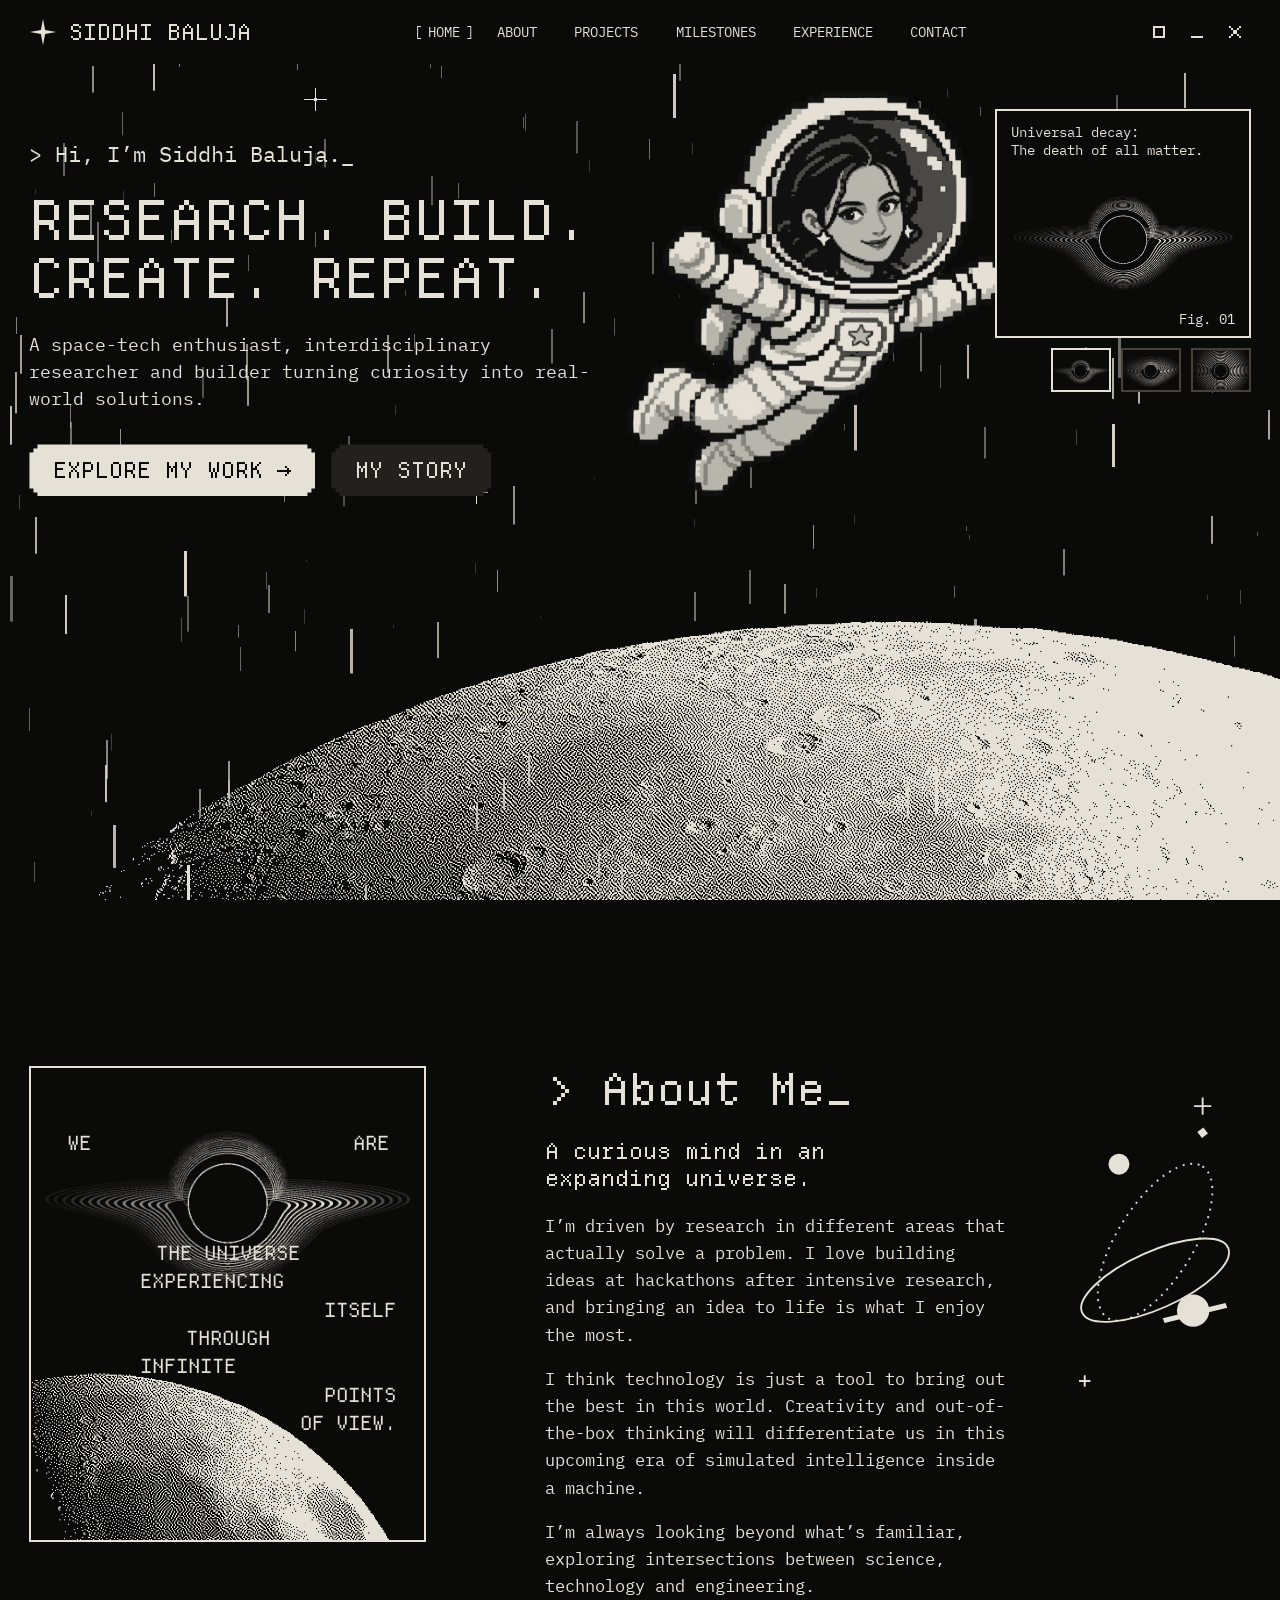
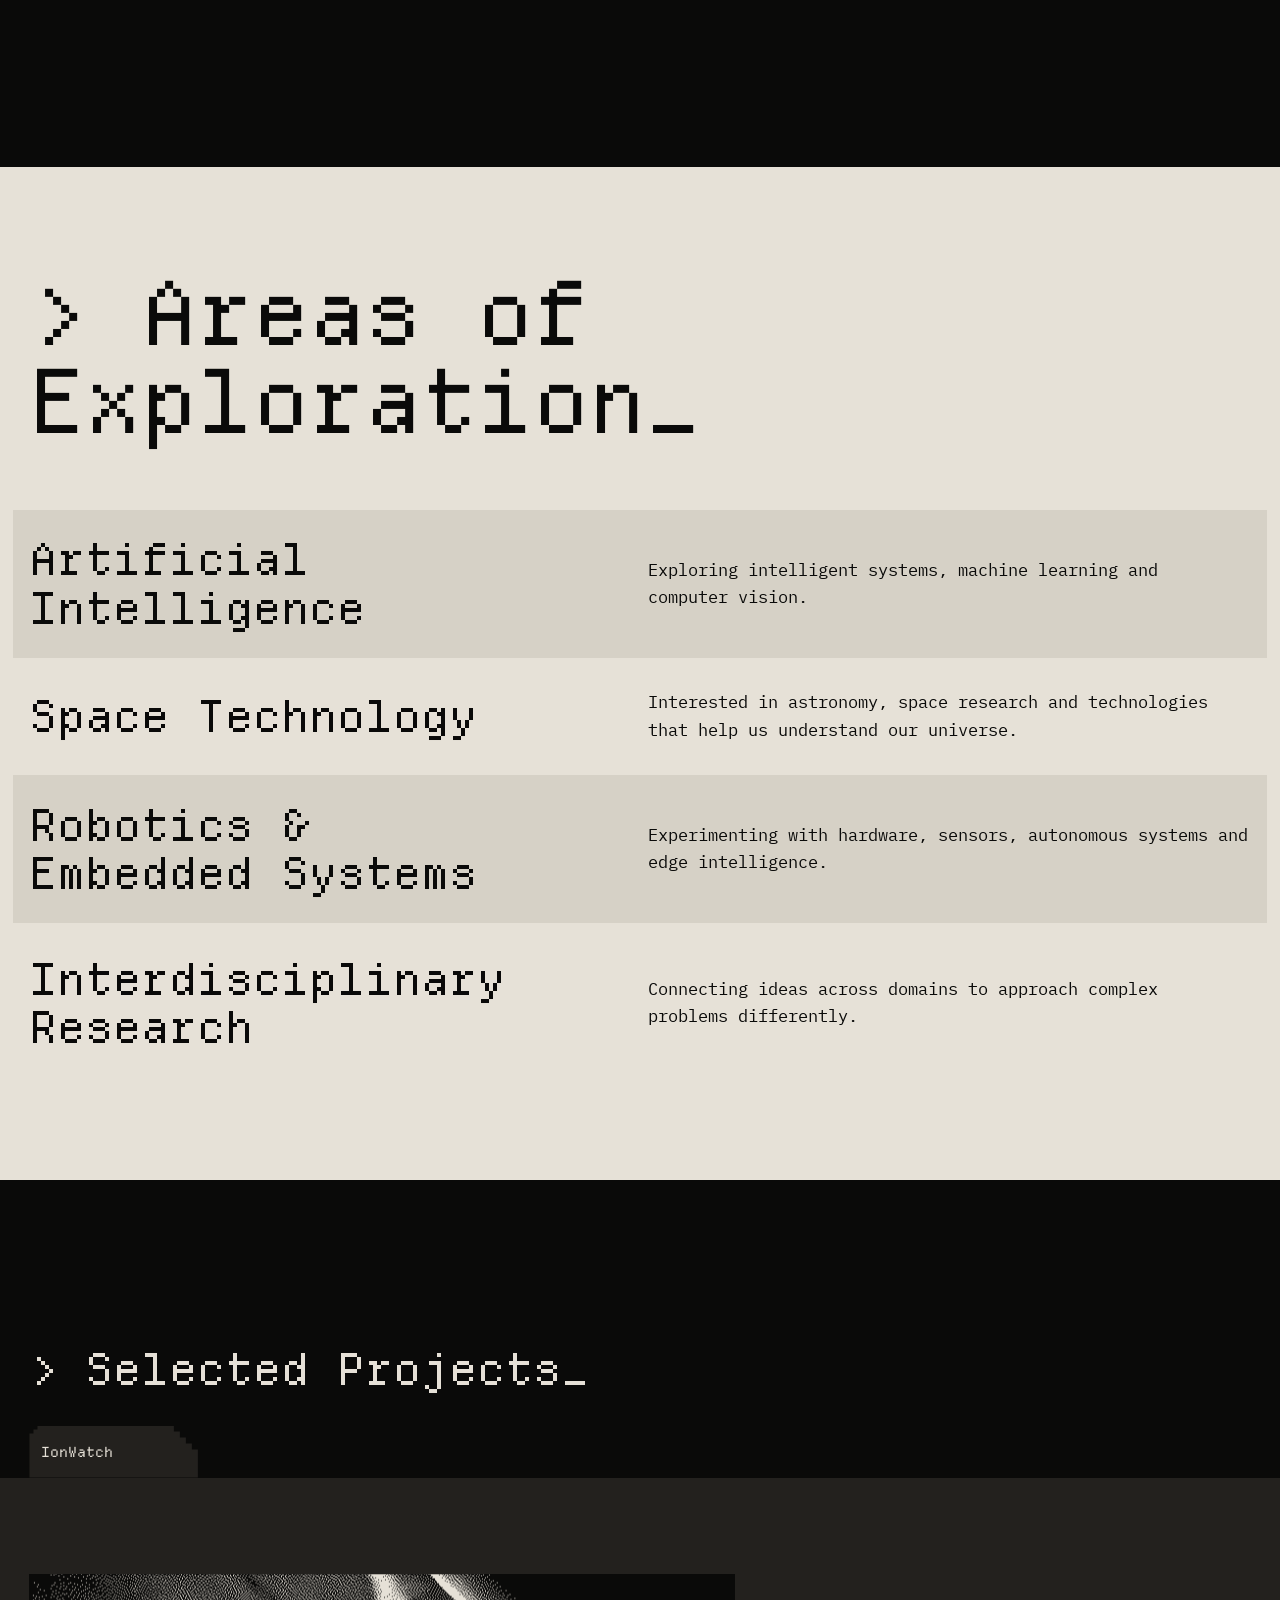
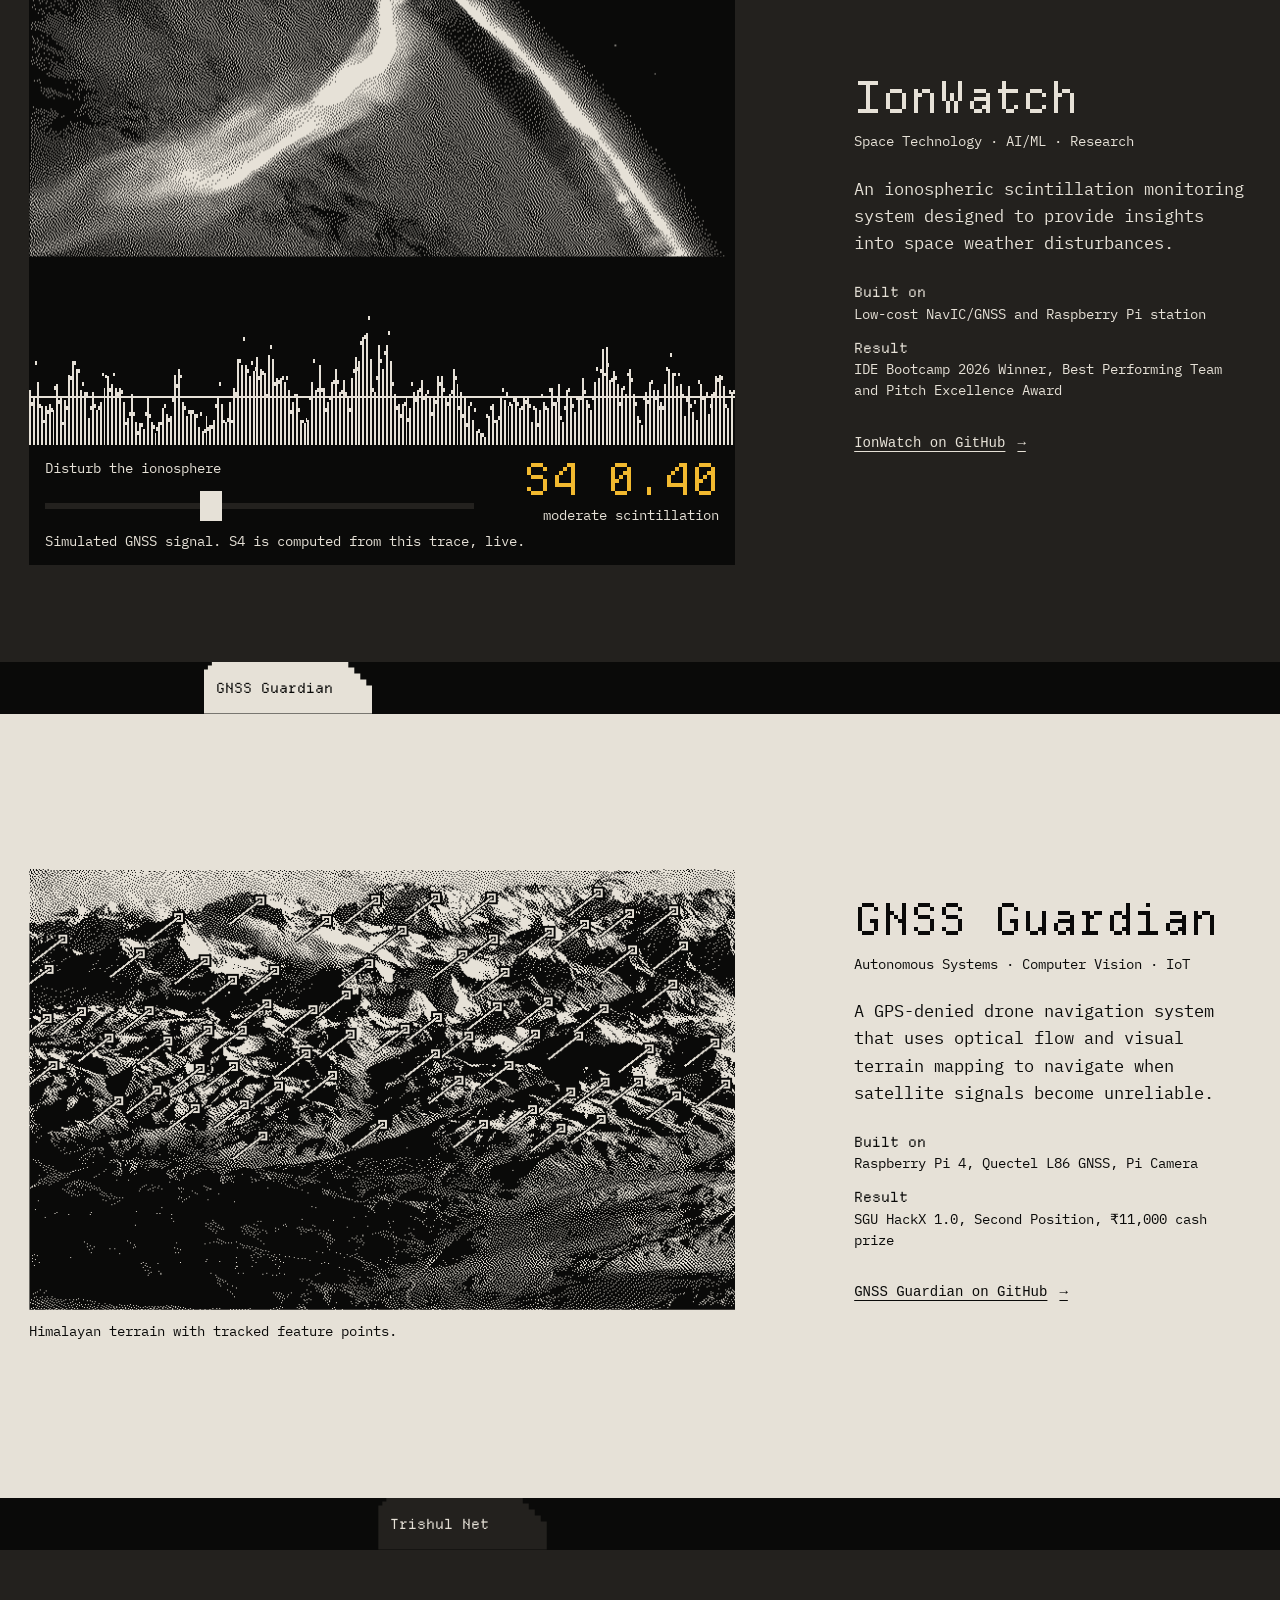
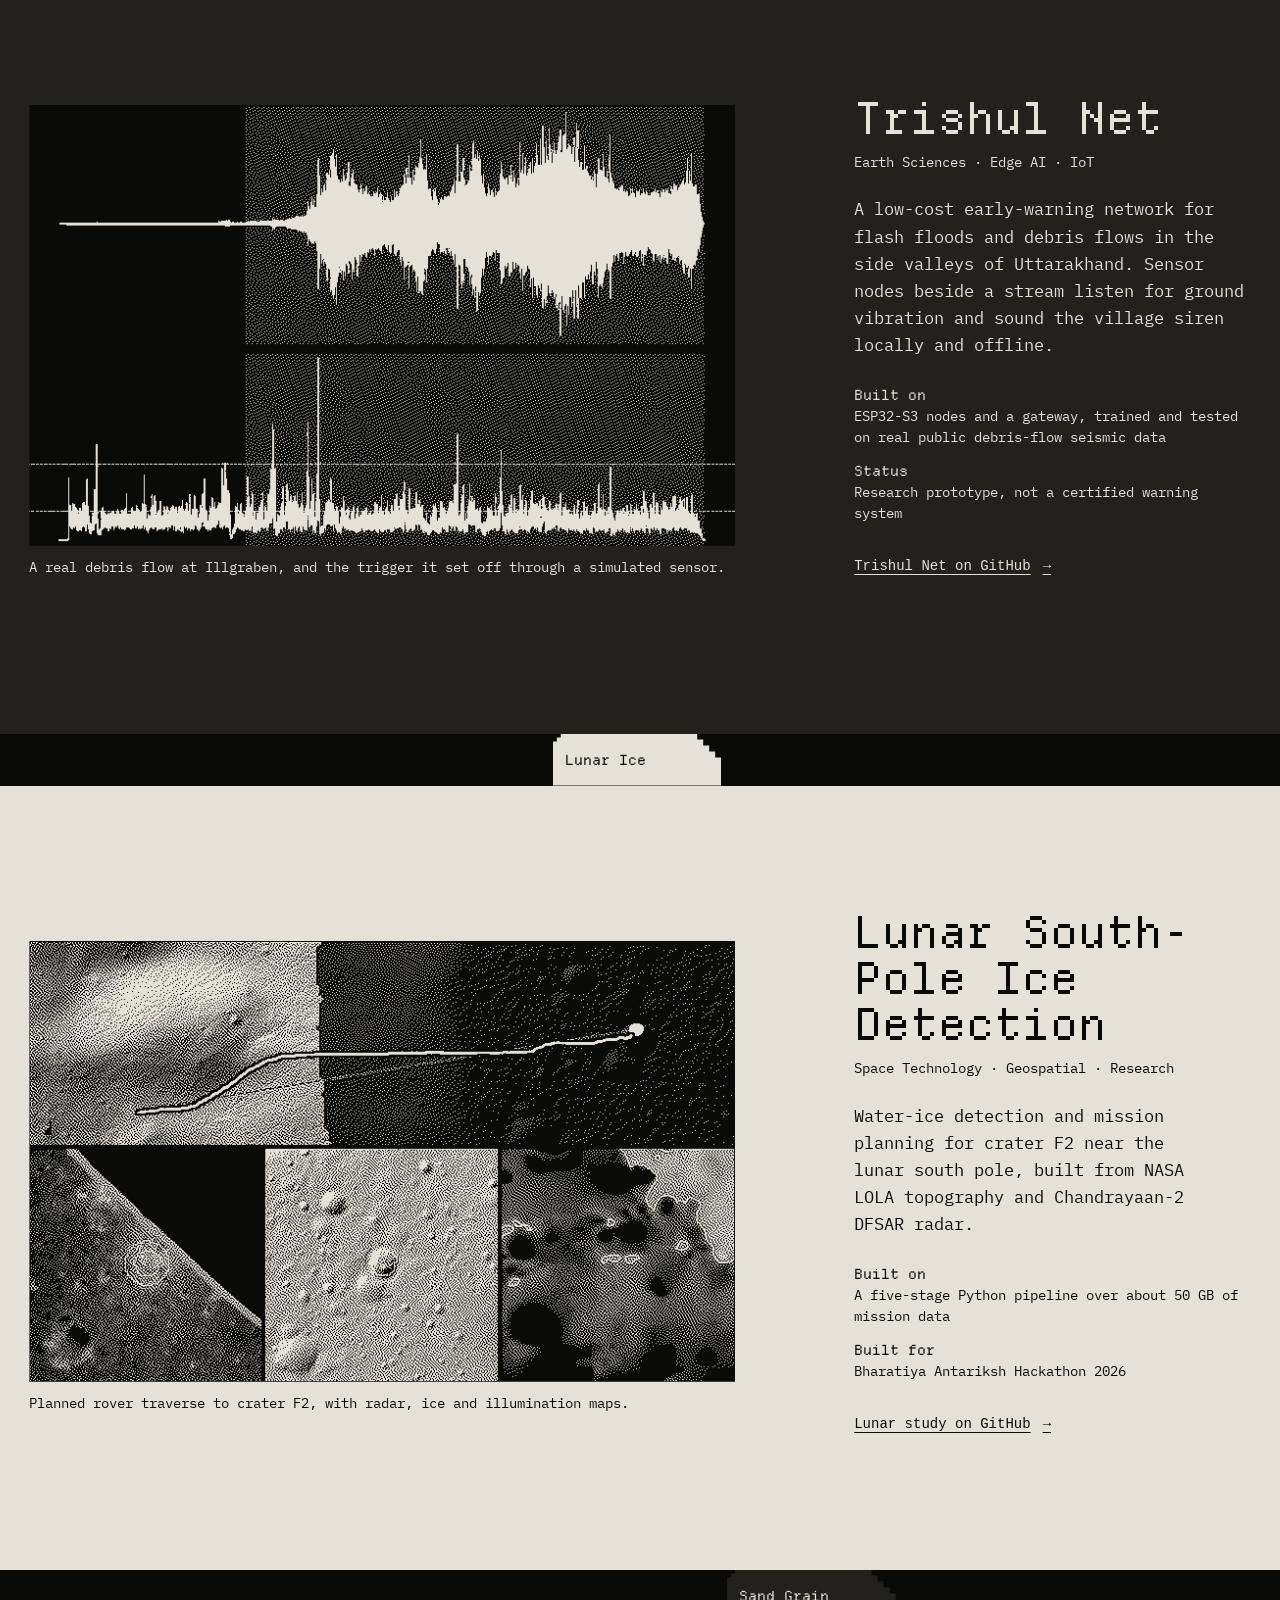
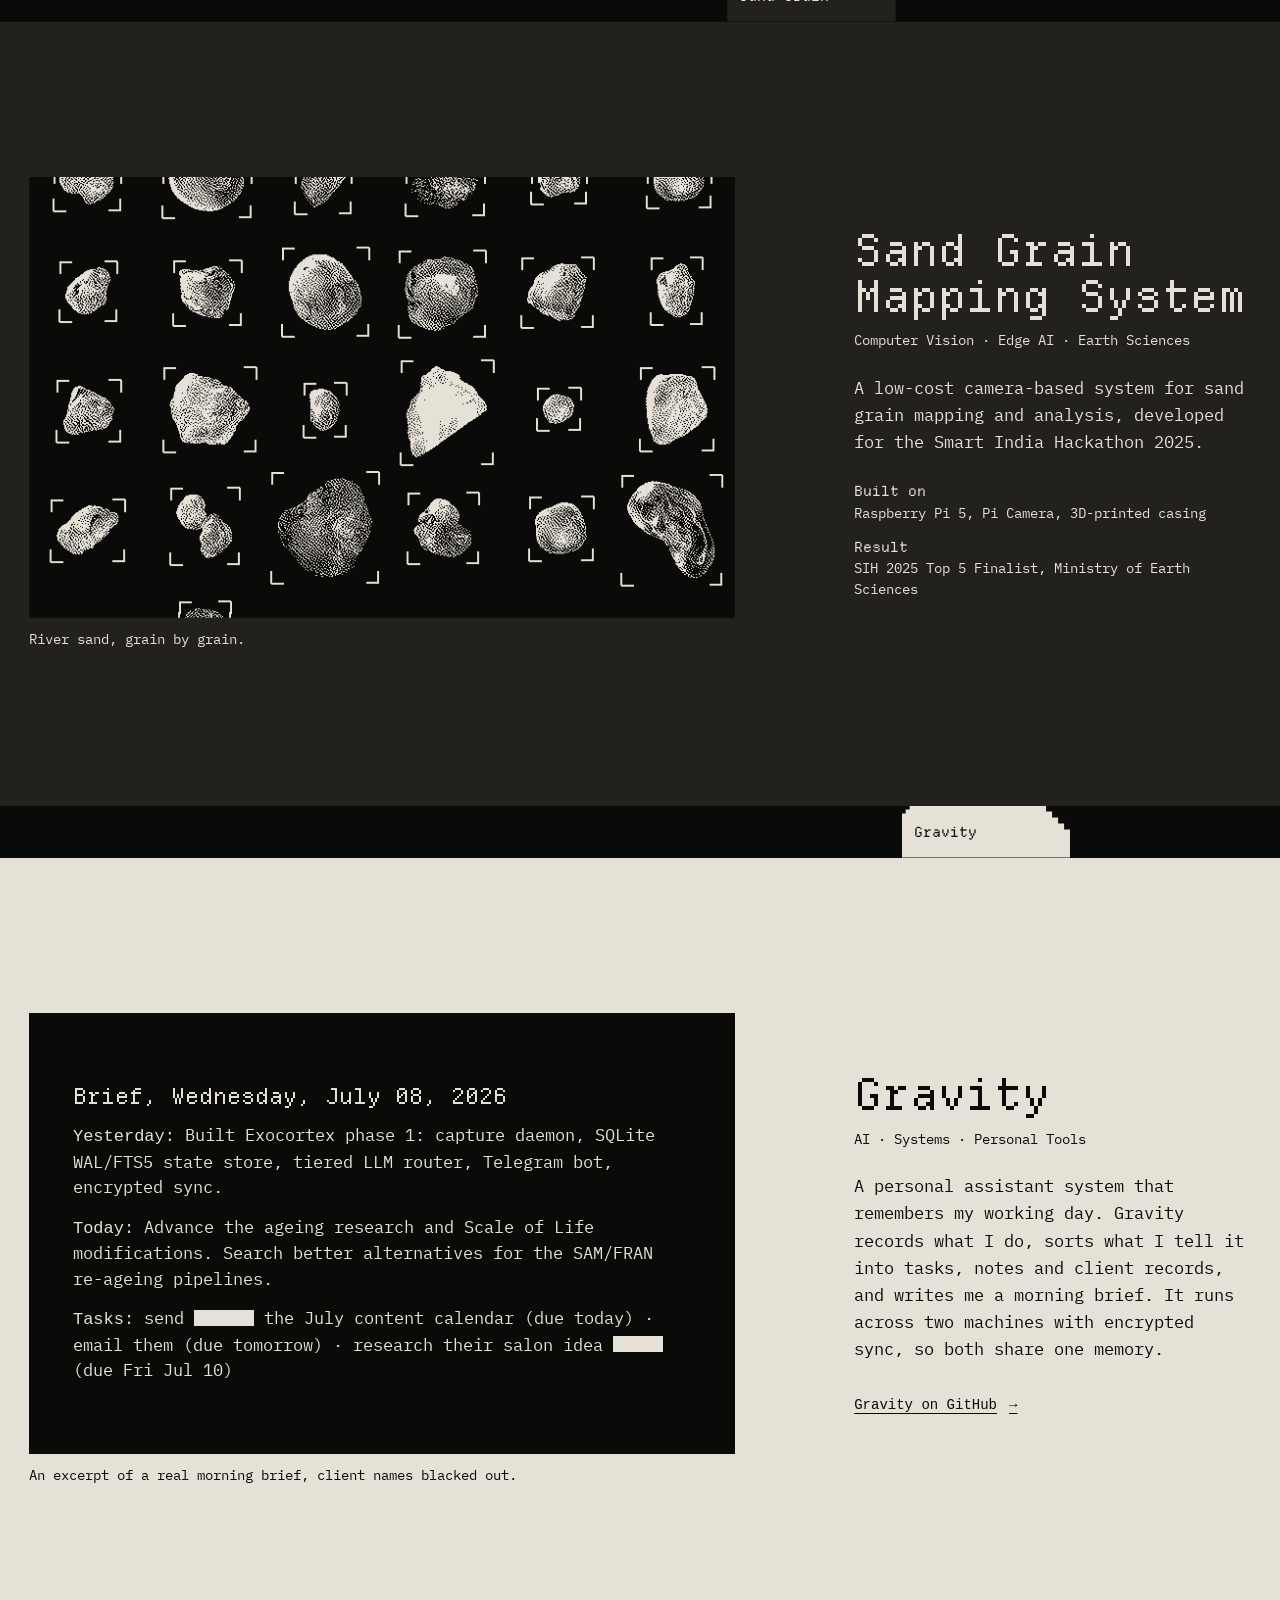
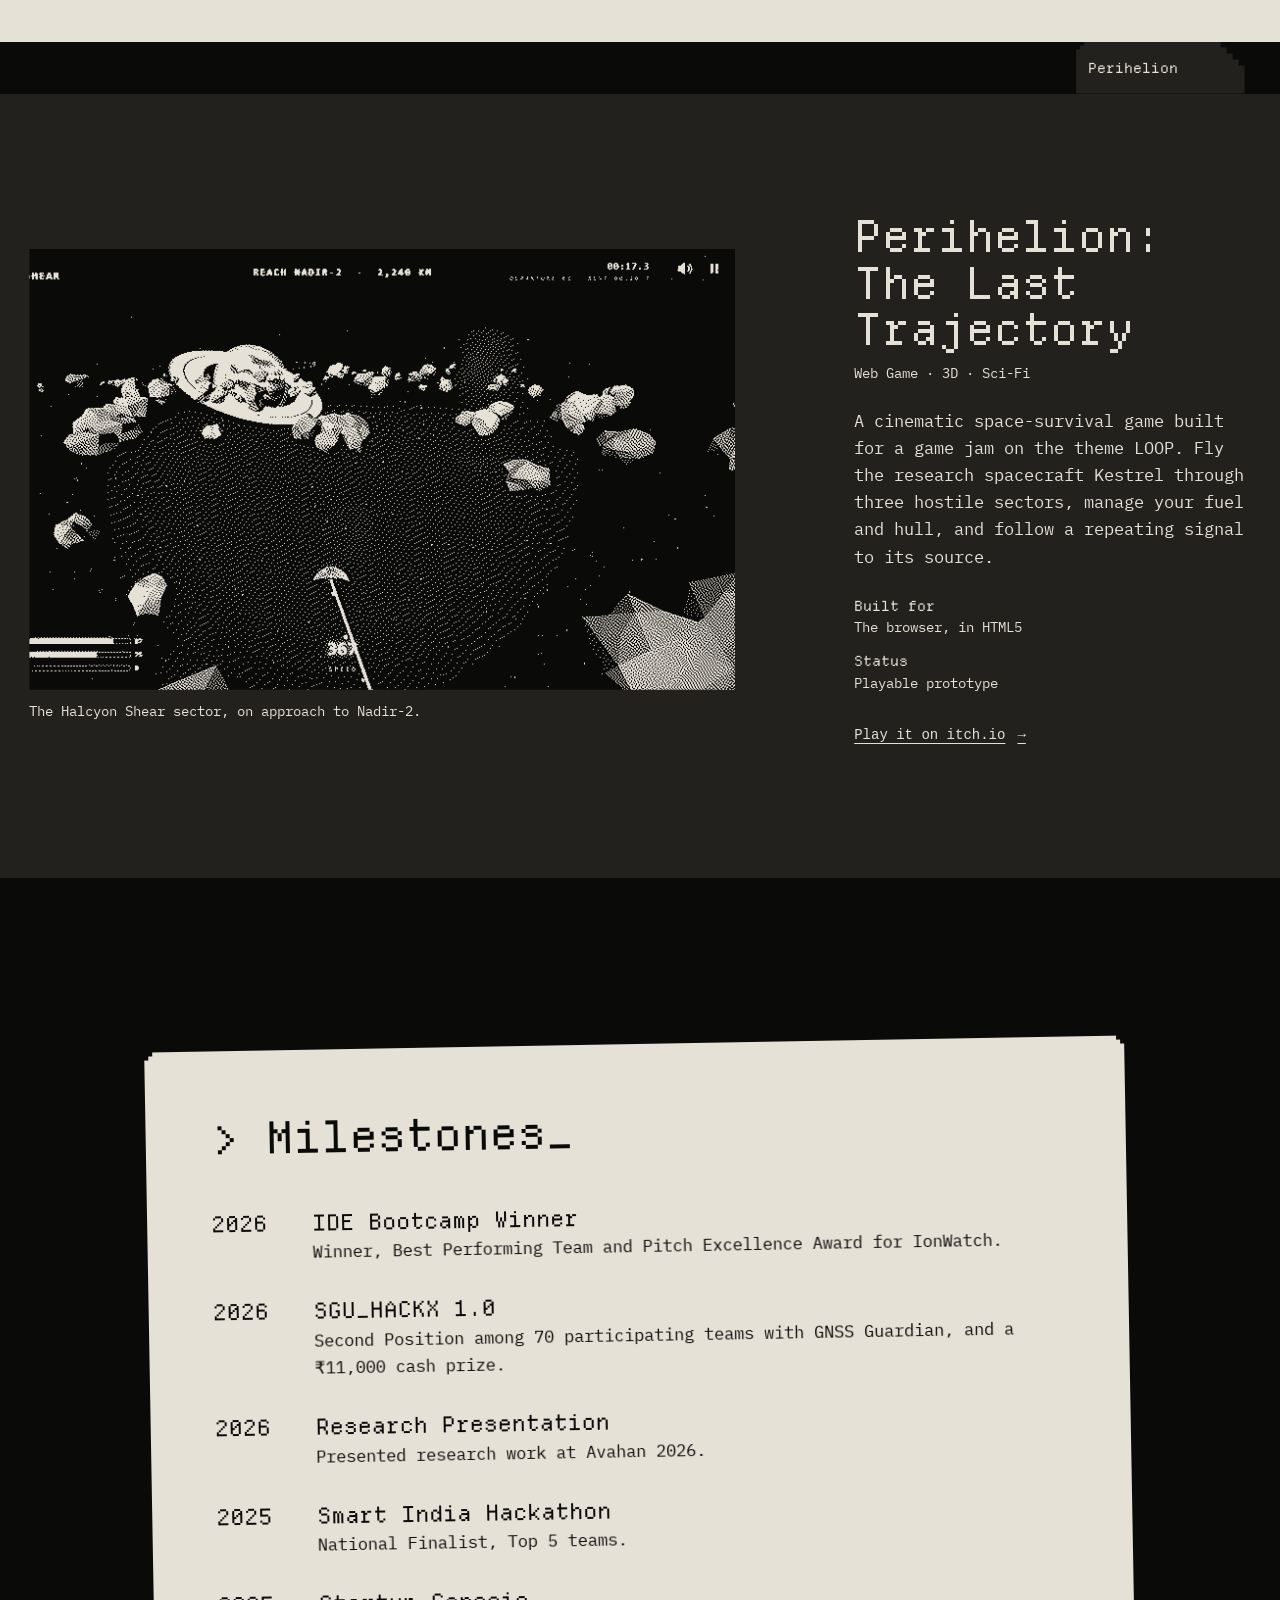
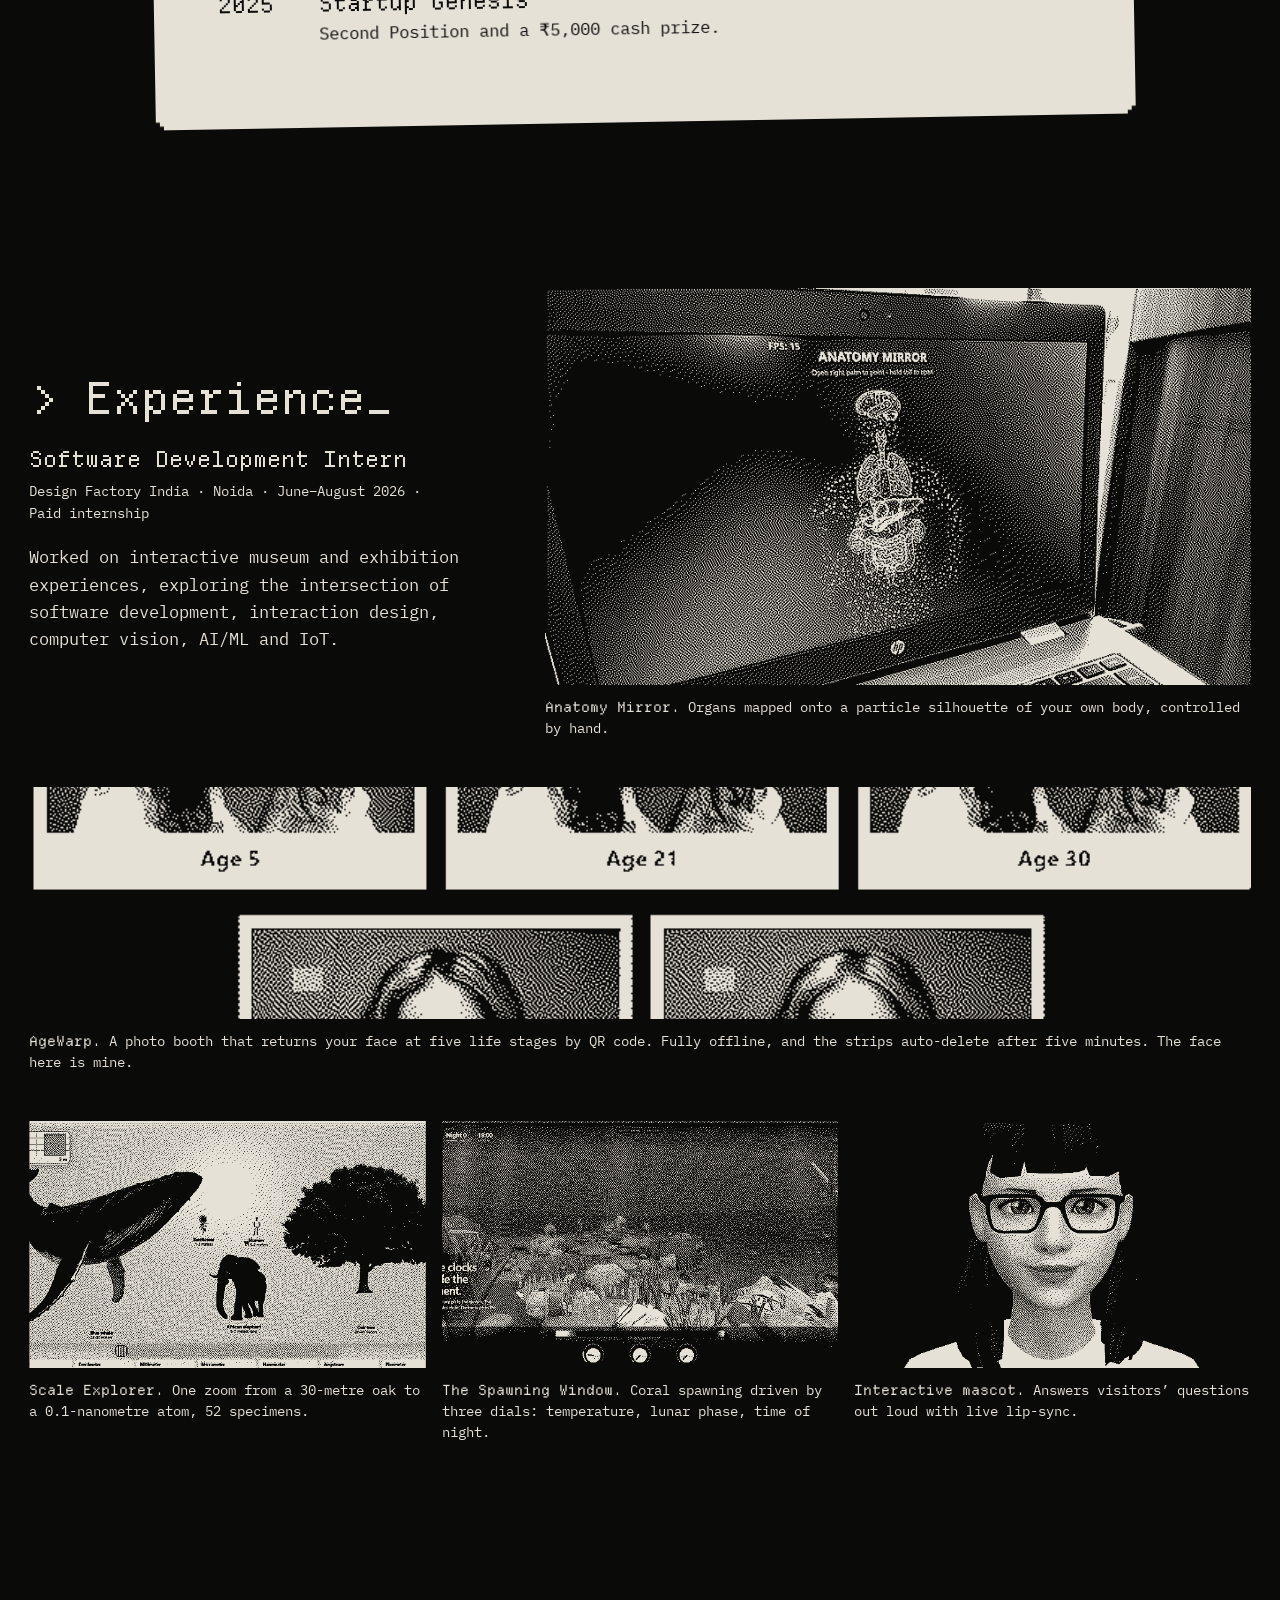
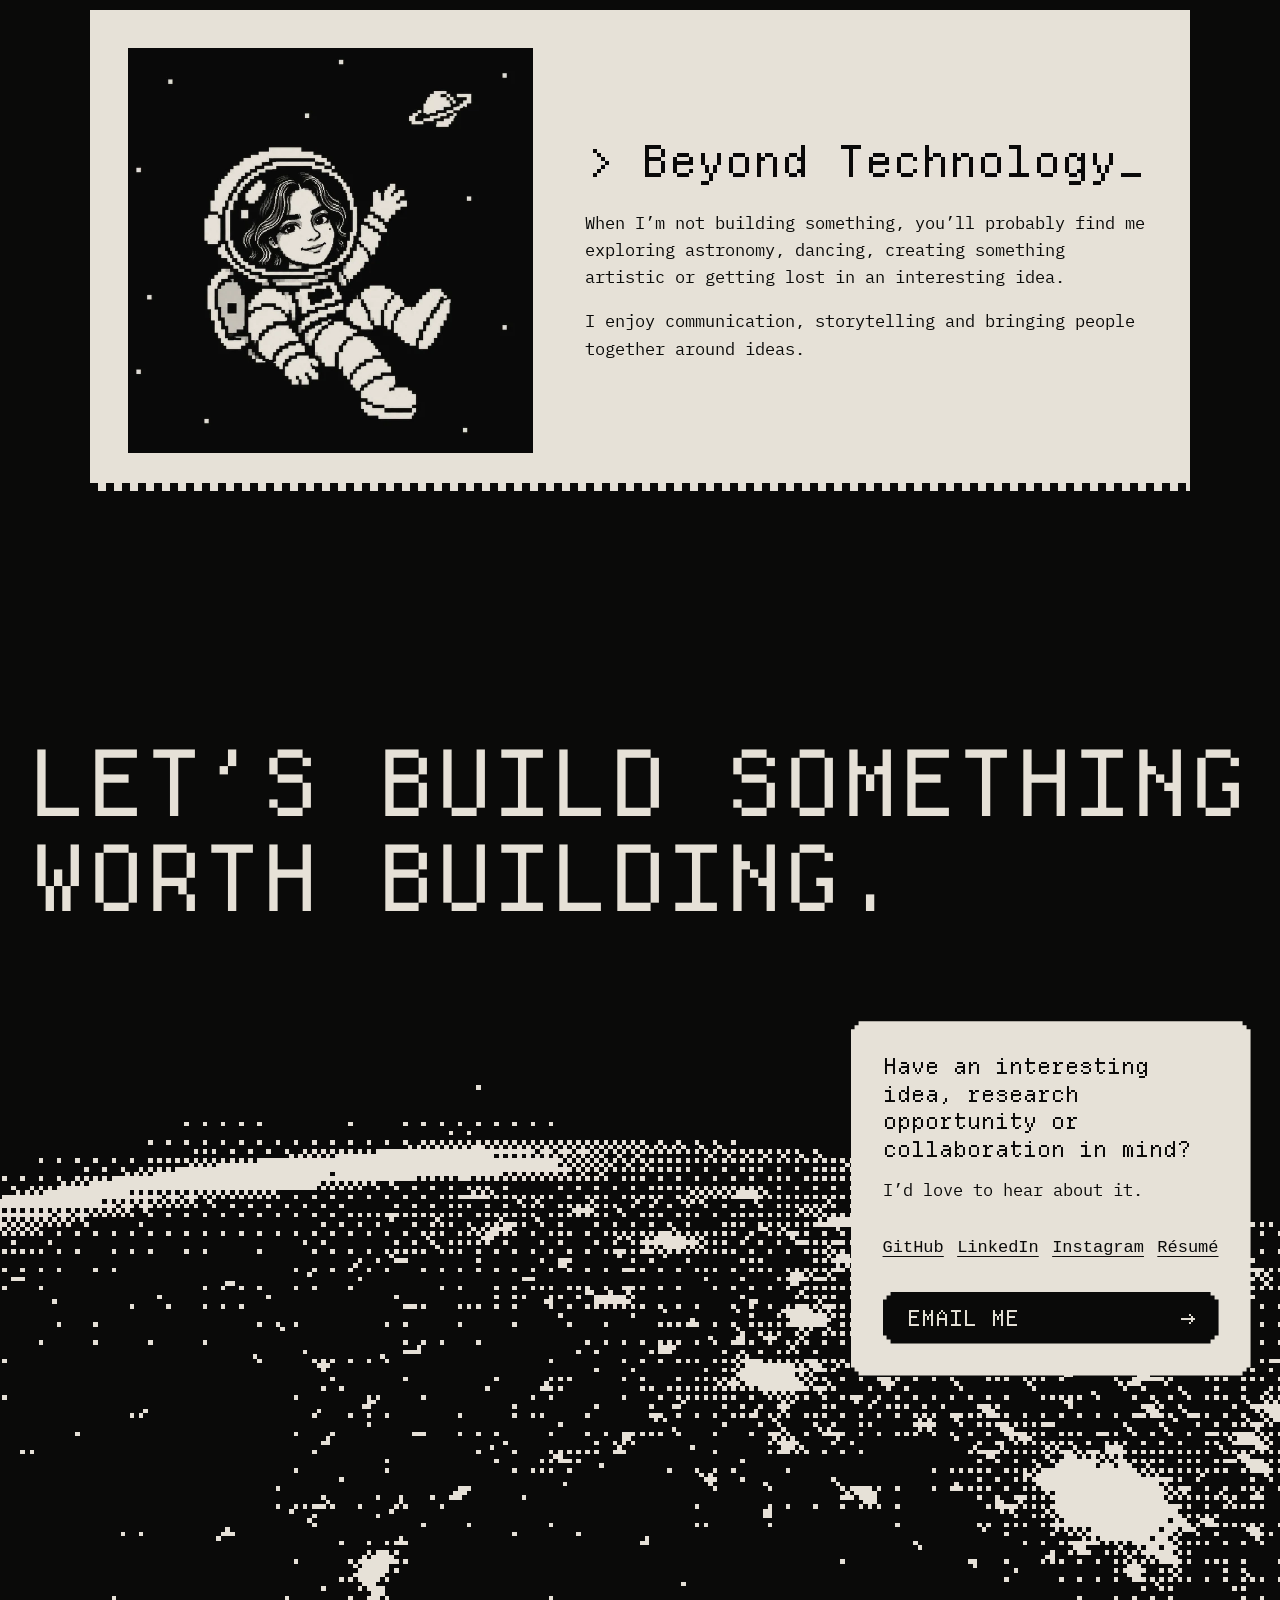
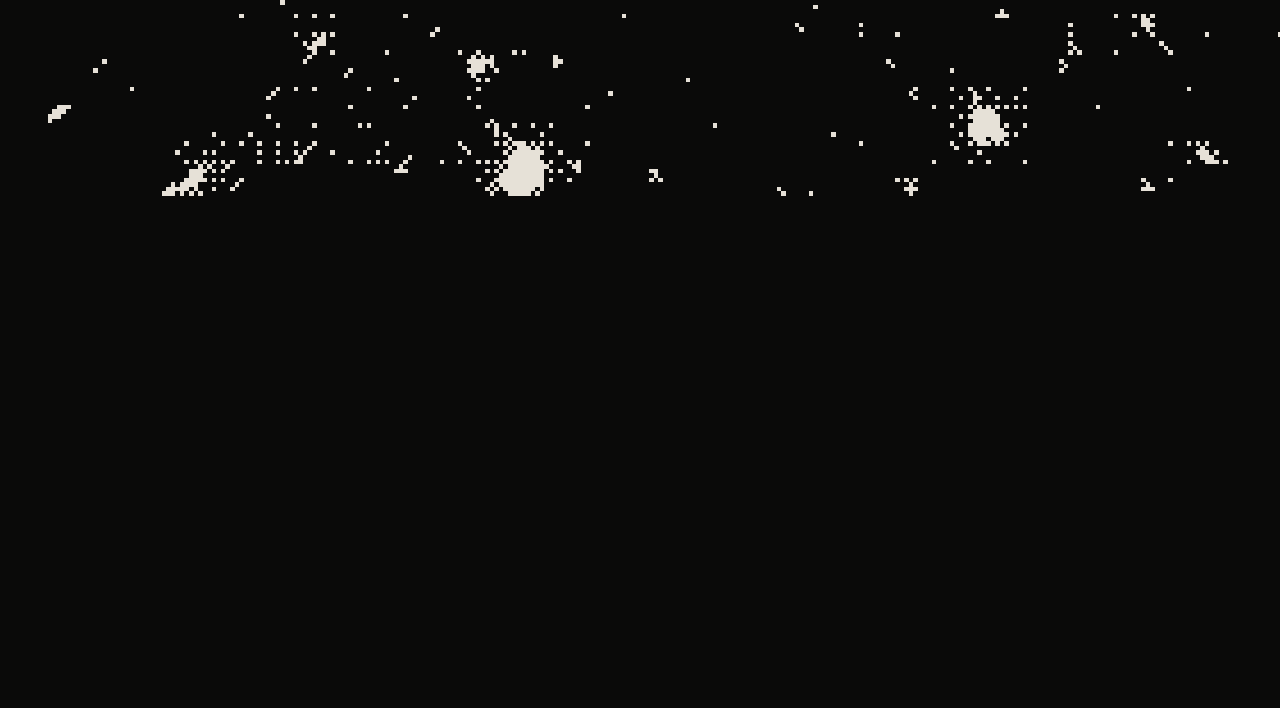
==== commit ad088bde: "Add Perihelion: The Last Trajectory as the seventh project A playable web game from a jam on the the" ====
--- a/index.html
+++ b/index.html
@@ -264,6 +264,28 @@
           </div>
         </div>
       </article>
+
+      <article class="folder tone" id="perihelion" style="--i:6">
+        <div class="tabline"><a class="tab" href="#perihelion">Perihelion</a></div>
+        <div class="folder-body">
+          <div class="folder-pic">
+            <figure>
+              <img src="assets/art/perihelion.png" width="1440" height="900" alt="Gameplay from Perihelion: a spacecraft flies through an asteroid field towards a ringed planet, with fuel and hull readouts on screen." loading="lazy">
+              <figcaption>The Halcyon Shear sector, on approach to Nadir-2.</figcaption>
+            </figure>
+          </div>
+          <div class="folder-text">
+            <h3>Perihelion: The Last Trajectory</h3>
+            <p class="cat">Web Game · 3D · Sci-Fi</p>
+            <p>A cinematic space-survival game built for a game jam on the theme LOOP. Fly the research spacecraft Kestrel through three hostile sectors, manage your fuel and hull, and follow a repeating signal to its source.</p>
+            <dl>
+              <div><dt>Built for</dt><dd>The browser, in HTML5</dd></div>
+              <div><dt>Status</dt><dd>Playable prototype</dd></div>
+            </dl>
+            <a class="more" href="https://sidgodcyber.itch.io/perihelion-the-last-trajectory" rel="noopener">Play it on itch.io <span class="arrow" aria-hidden="true">→</span></a>
+          </div>
+        </div>
+      </article>
     </div>
   </section>
 
--- a/css/styles.css
+++ b/css/styles.css
@@ -158,9 +158,9 @@
 .projects>h2{font-size:var(--t-head);margin:0 var(--m) 32px}
 .folder{position:sticky;top:var(--bar)}
 .tabline{position:relative;height:var(--tab);margin:0 var(--m);pointer-events:none}
-.tab{position:absolute;bottom:0;left:calc(var(--i)*100%/6);width:calc(100%/6 - 6px);height:100%;display:flex;align-items:center;padding:0 16px;font:400 var(--t-small)/1 var(--pixel);text-decoration:none;white-space:nowrap;pointer-events:auto;clip-path:polygon(0 100%,0 var(--c),var(--s) var(--c),var(--s) var(--s),var(--c) var(--s),var(--c) 0,calc(100% - 24px) 0,calc(100% - 24px) 6px,calc(100% - 18px) 6px,calc(100% - 18px) 12px,calc(100% - 12px) 12px,calc(100% - 12px) 18px,calc(100% - 6px) 18px,calc(100% - 6px) 24px,100% 24px,100% 100%);transition:padding .1s steps(2)}
-.tab:hover{padding-left:22px}
-@media (min-width:1400px){.tab{font-size:var(--t-sub)}}
+.tab{position:absolute;bottom:0;left:calc(var(--i)*100%/7);width:calc(100%/7 - 6px);height:100%;display:flex;align-items:center;padding:0 12px;font:400 var(--t-small)/1 var(--pixel);text-decoration:none;white-space:nowrap;pointer-events:auto;clip-path:polygon(0 100%,0 var(--c),var(--s) var(--c),var(--s) var(--s),var(--c) var(--s),var(--c) 0,calc(100% - 24px) 0,calc(100% - 24px) 6px,calc(100% - 18px) 6px,calc(100% - 18px) 12px,calc(100% - 12px) 12px,calc(100% - 12px) 18px,calc(100% - 6px) 18px,calc(100% - 6px) 24px,100% 24px,100% 100%);transition:padding .1s steps(2)}
+.tab:hover{padding-left:16px}
+@media (min-width:1400px){.tab{font-size:var(--t-body)}}
 .folder.tone .tab{background:var(--tone-2);color:var(--bone)}
 .folder.paper .tab{background:var(--bone);color:var(--ground)}
 .folder-body{min-height:calc(100svh - var(--bar) - var(--tab));display:grid;grid-template-columns:repeat(12,minmax(0,1fr));column-gap:16px;align-content:center;align-items:center;padding:clamp(24px,4vh,48px) var(--m)}
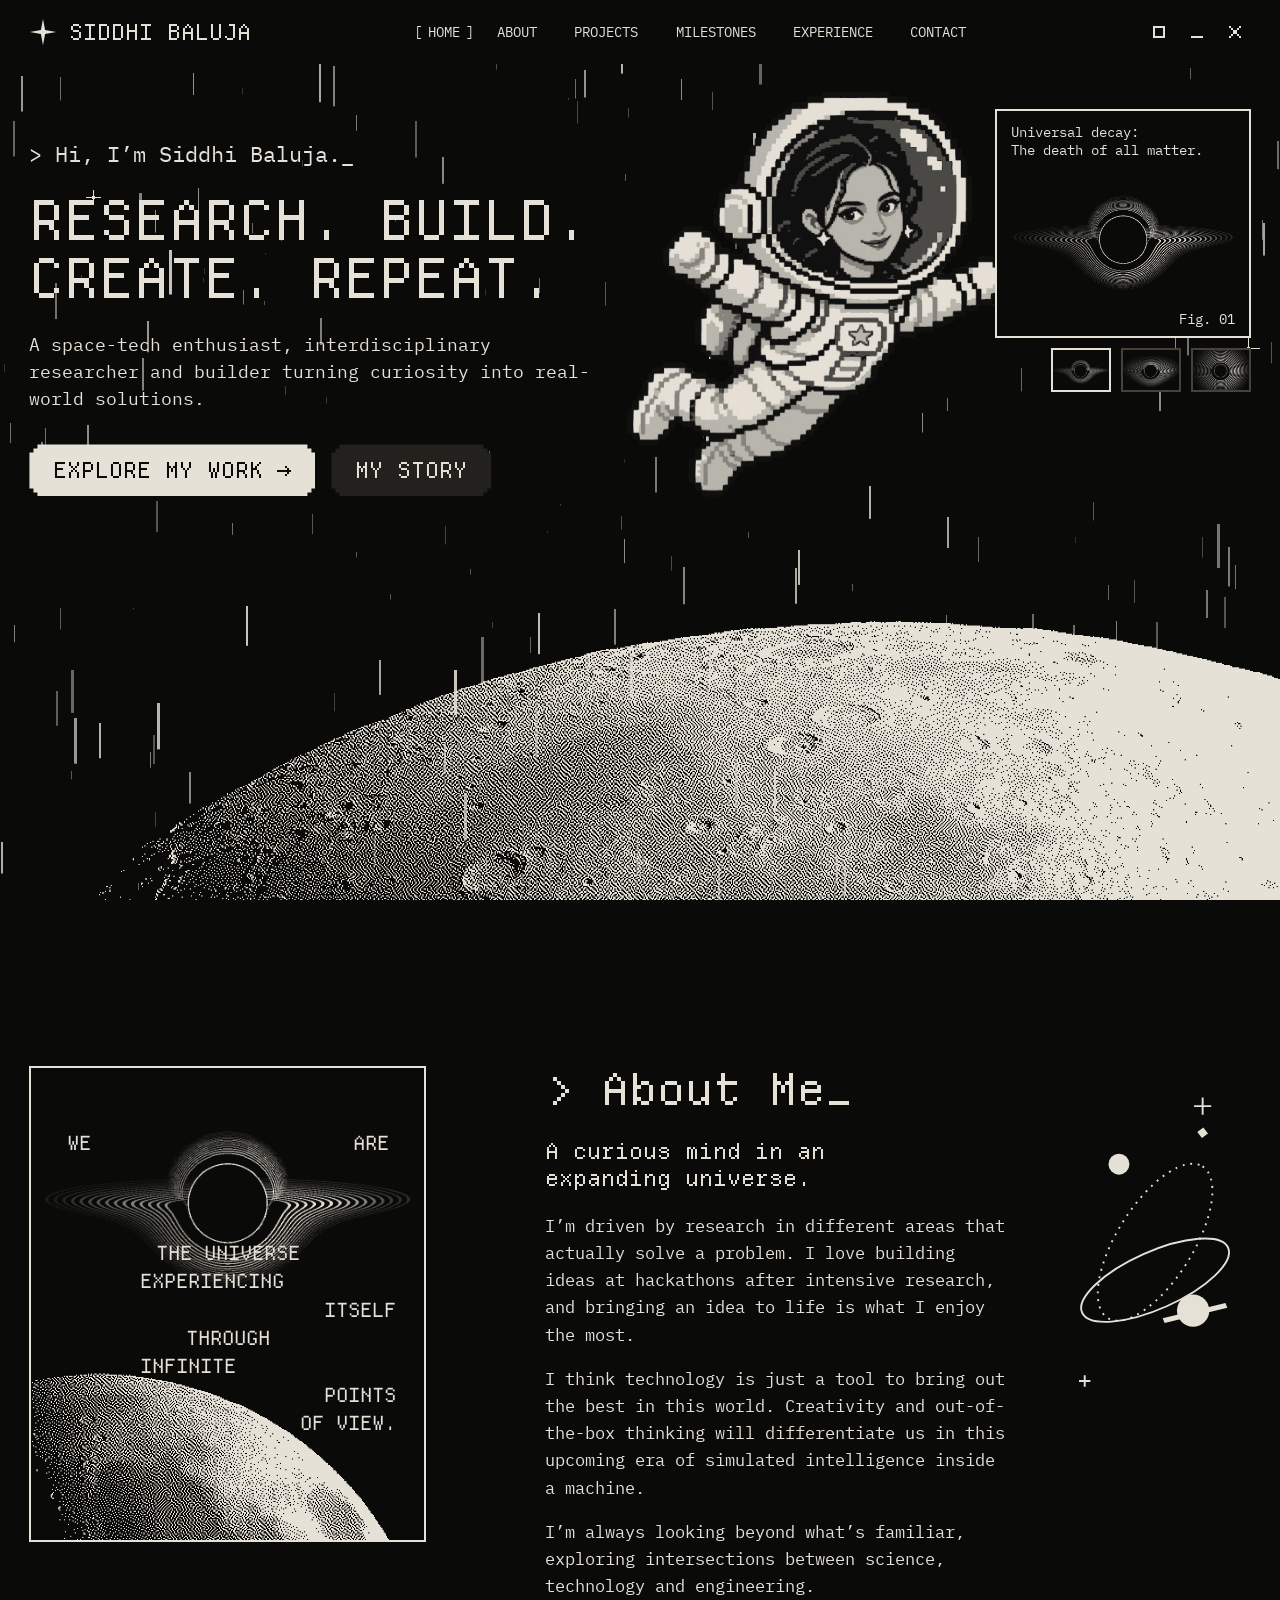
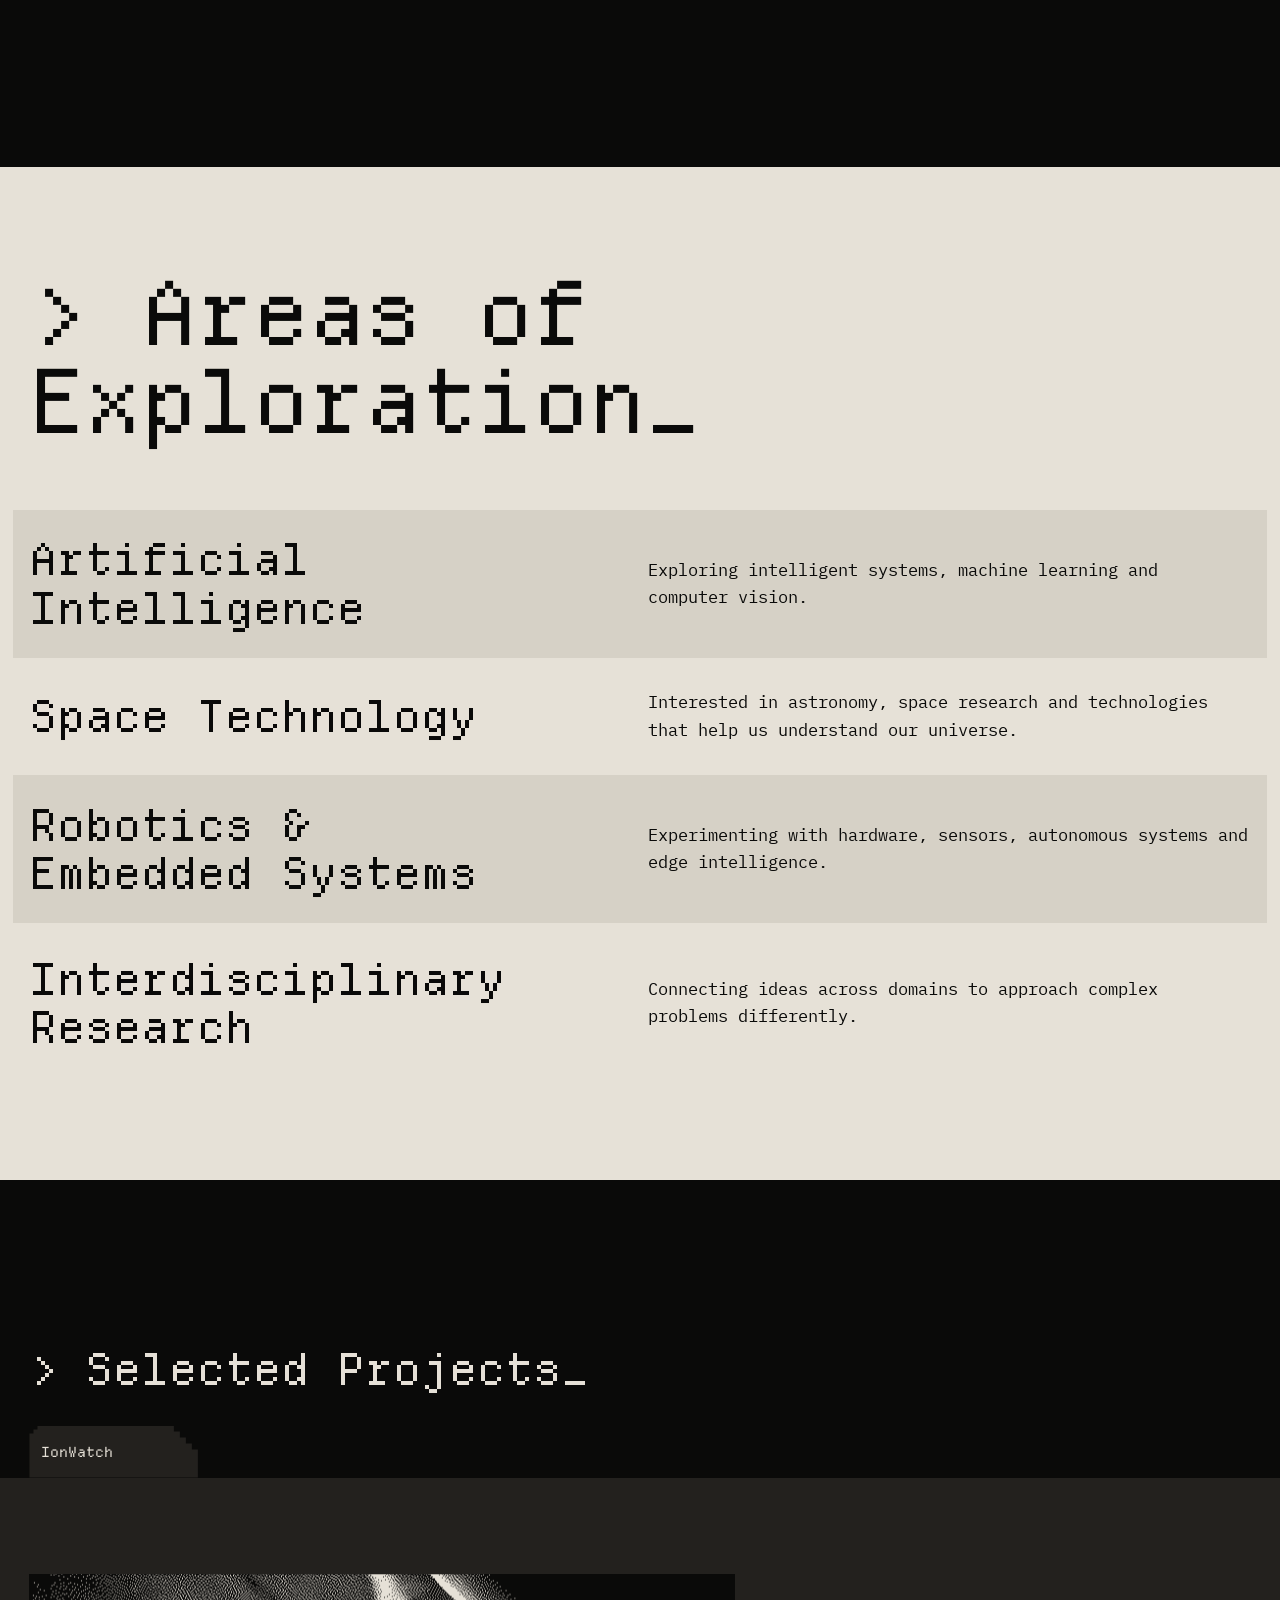
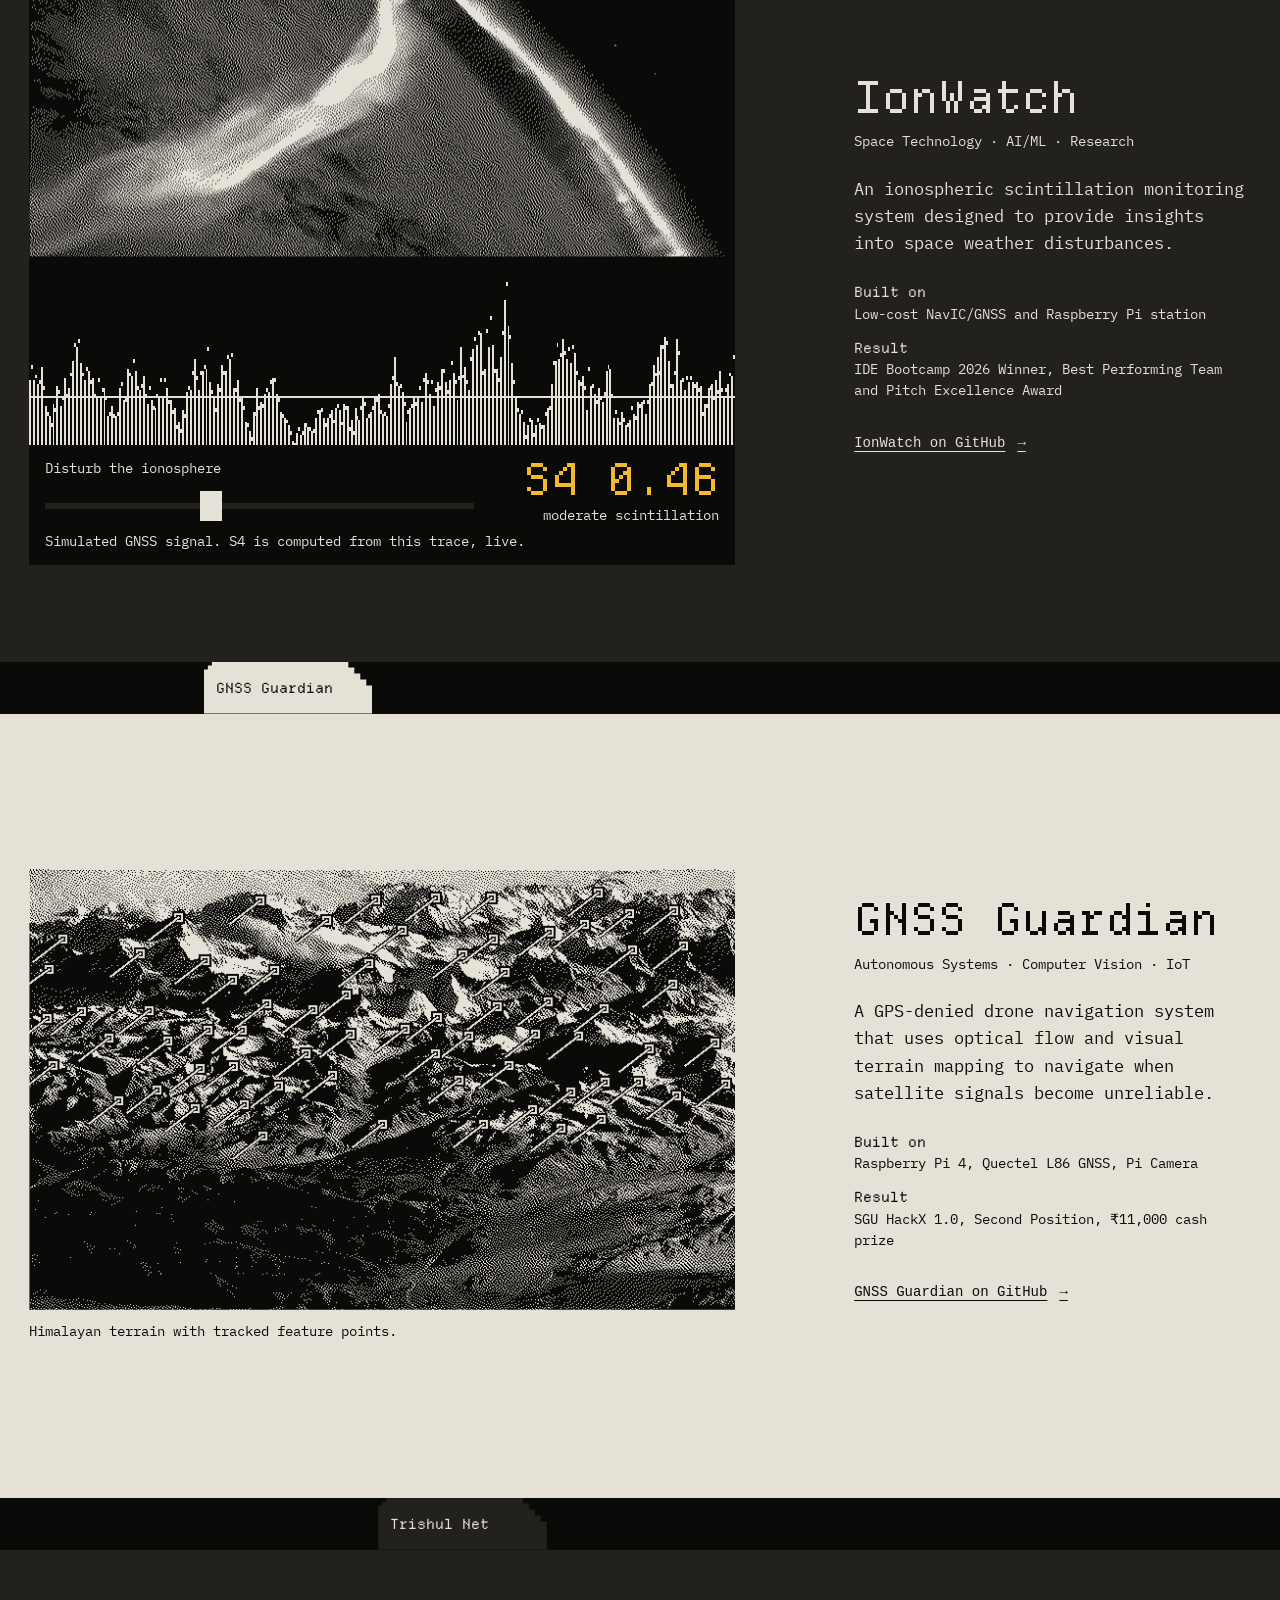
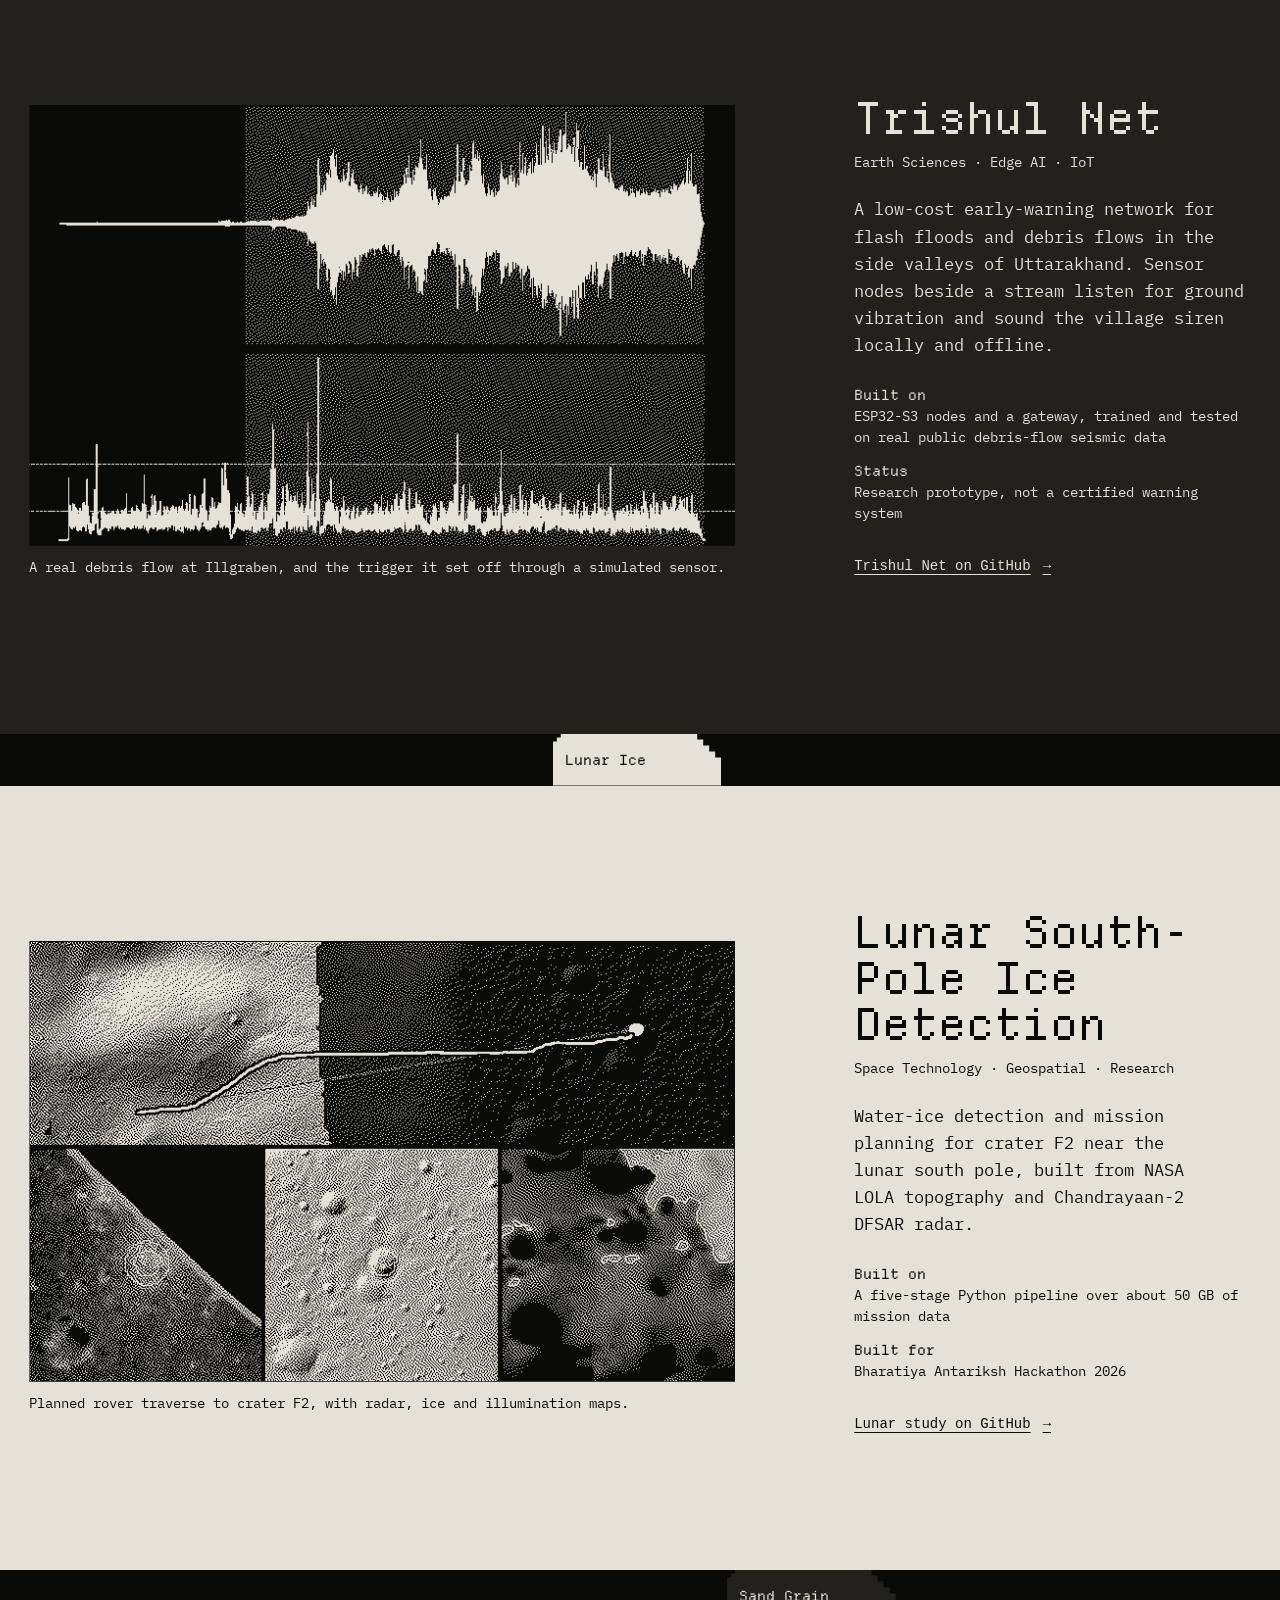
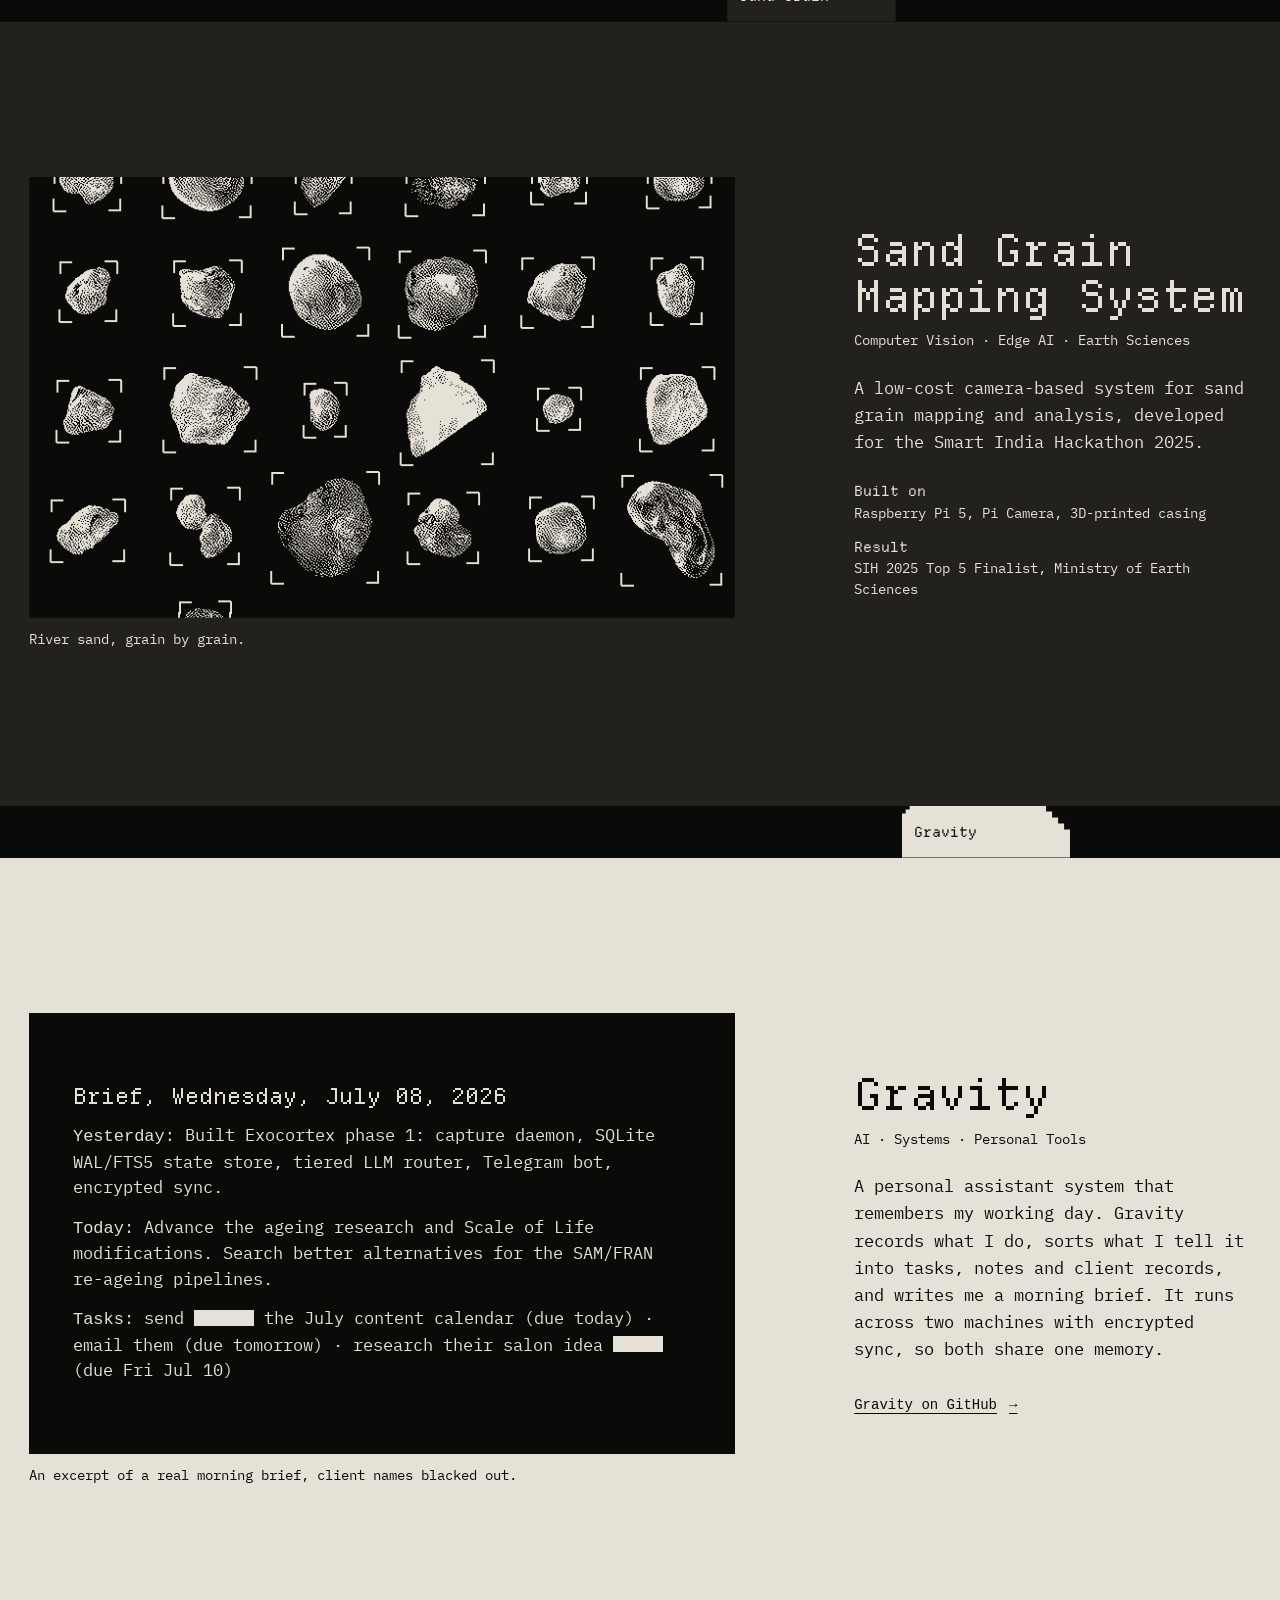
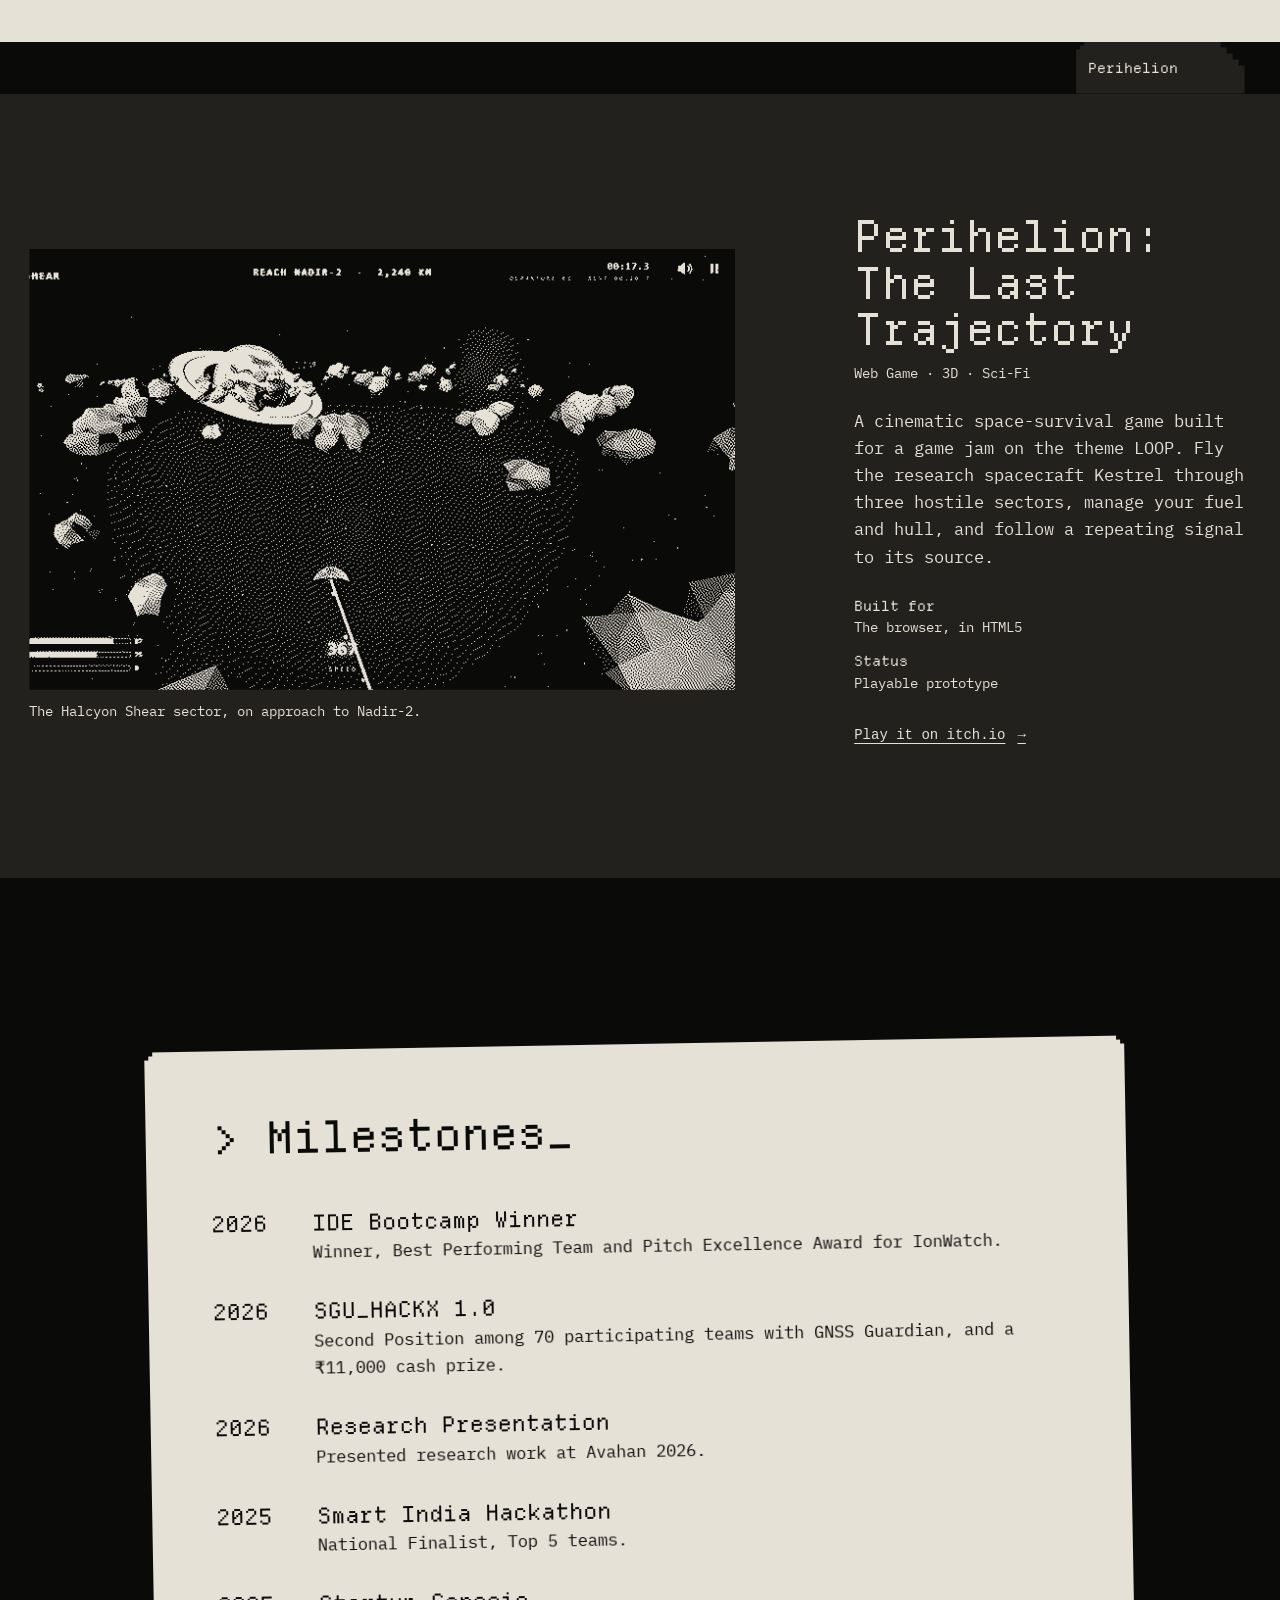
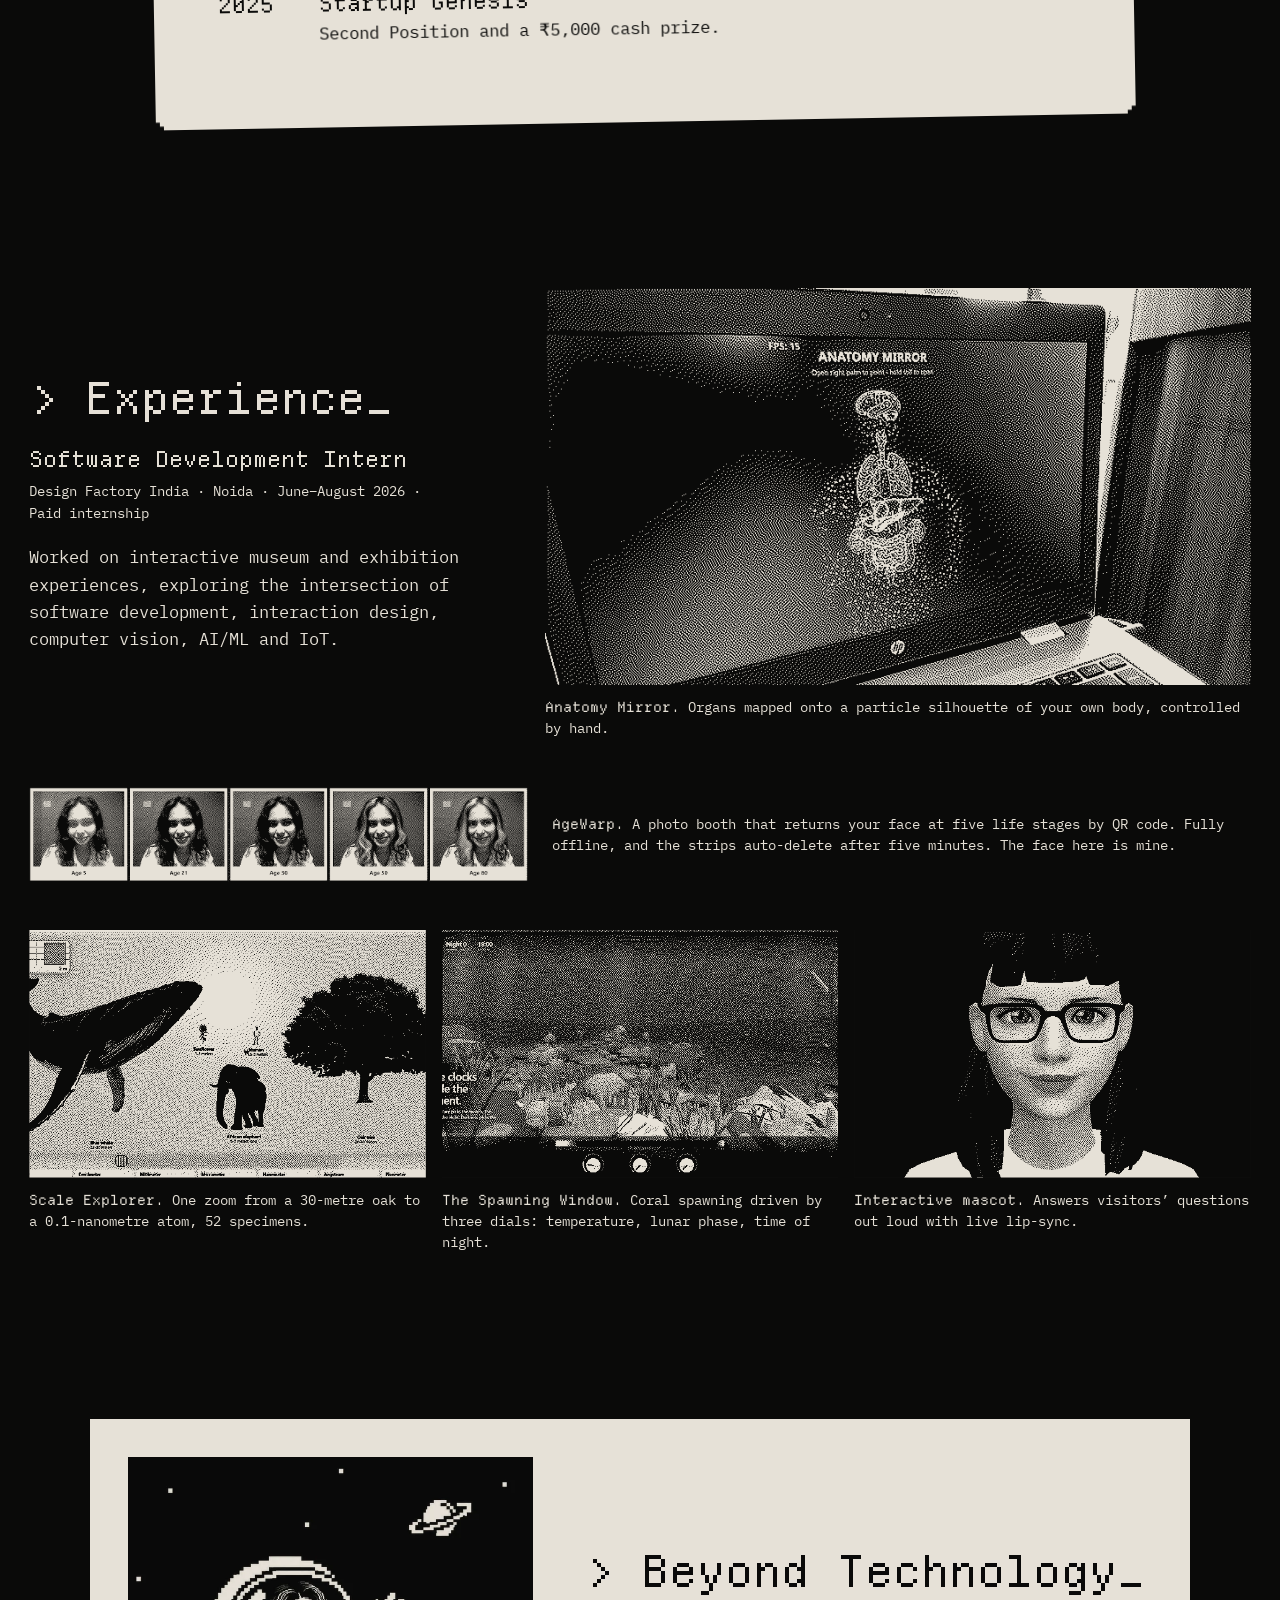
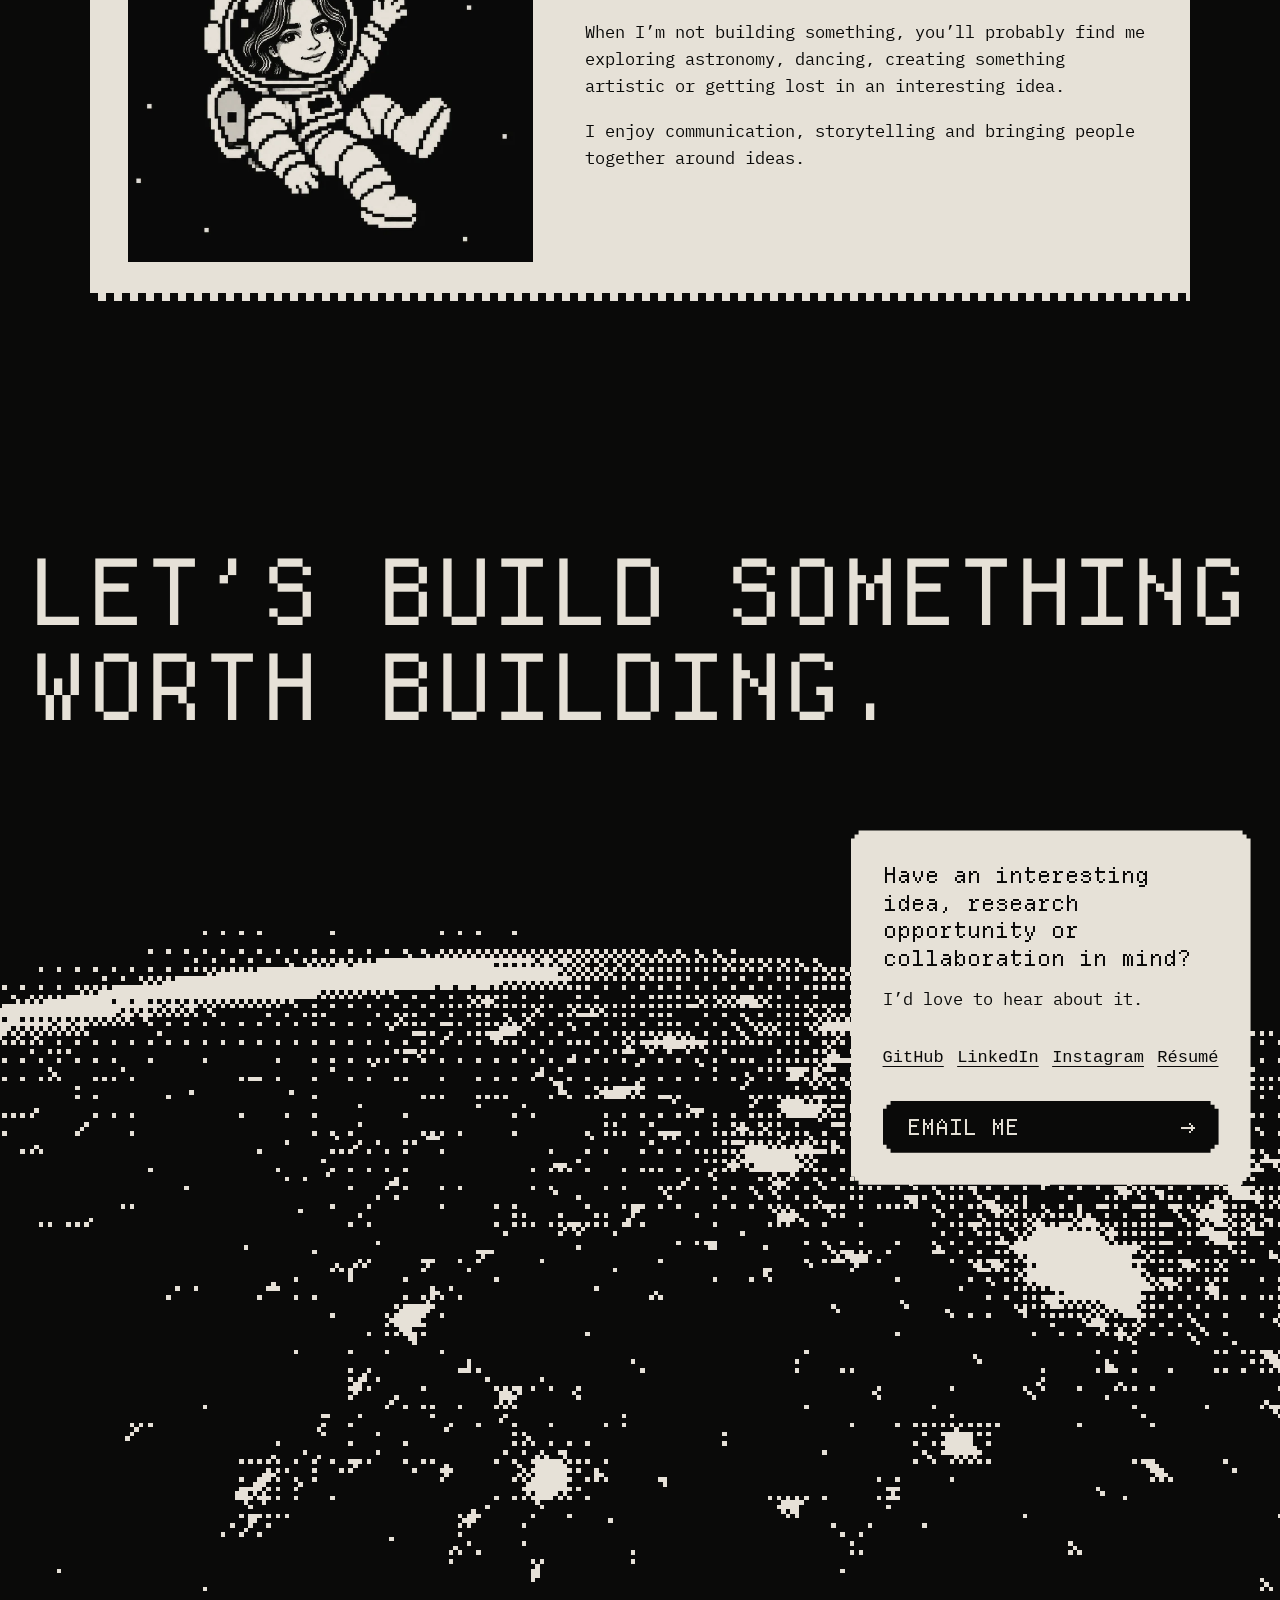
==== commit df64ca48: "Make the AgeWarp strip a small detail It sits beside its caption now, with no colour hover." ====
--- a/index.html
+++ b/index.html
@@ -316,7 +316,7 @@
       <figcaption><b>Anatomy Mirror.</b> Organs mapped onto a particle silhouette of your own body, controlled by hand.</figcaption>
     </figure>
     <figure class="exhibit wide rv">
-      <div class="swap"><picture><source media="(max-width:599px)" srcset="assets/art/agewarp-phone.png" width="818" height="522"><img src="assets/art/agewarp.png" width="1352" height="256" alt="AgeWarp’s result strip: Siddhi’s own face at ages 5, 21, 30, 50 and 80." loading="lazy"></picture><img class="real" src="assets/art/agewarp-strip.jpg" width="1352" height="256" alt="" loading="lazy"></div>
+      <div class="swap"><img src="assets/art/agewarp.png" width="1352" height="256" alt="AgeWarp’s result strip: Siddhi’s own face at ages 5, 21, 30, 50 and 80." loading="lazy"></div>
       <figcaption><b>AgeWarp.</b> A photo booth that returns your face at five life stages by QR code. Fully offline, and the strips auto-delete after five minutes. The face here is mine.</figcaption>
     </figure>
     <figure class="exhibit rv">
--- a/css/styles.css
+++ b/css/styles.css
@@ -219,8 +219,10 @@
 .exhibit.big{grid-column:6/13}
 .exhibit{grid-column:span 4}
 .exhibit:nth-of-type(n+2) .swap{aspect-ratio:8/5}
-.exhibit.wide{grid-column:1/-1}
+/* AgeWarp stays a small detail, its caption beside it */
+.exhibit.wide{grid-column:1/-1;display:grid;grid-template-columns:minmax(0,5fr) minmax(0,7fr);gap:24px;align-items:center}
 .exhibit.wide .swap{aspect-ratio:1352/256}
+.exhibit.wide figcaption{margin-top:0}
 .swap{position:relative;aspect-ratio:16/9;overflow:hidden;background:var(--tone)}
 .swap img{position:absolute;inset:0;width:100%;height:100%;object-fit:cover}
 .swap .real{opacity:0;transition:opacity .28s steps(5)}
@@ -340,8 +342,7 @@
   .sheet li{grid-template-columns:3.2em minmax(0,1fr);gap:8px}
   .sheet time{font-size:var(--t-body)}
   .exhibit,.exhibit:last-of-type{grid-column:1/-1}
-  .exhibit.wide .swap{aspect-ratio:818/522}
-  .exhibit.wide .real{display:none}
+  .exhibit.wide{grid-template-columns:minmax(0,1fr);gap:12px}
   .letter{grid-template-columns:1fr}
   .visit{height:auto;display:flex;flex-direction:column;overflow:visible}
   .clip-still{position:relative;inset:auto;height:62svh;flex:none}
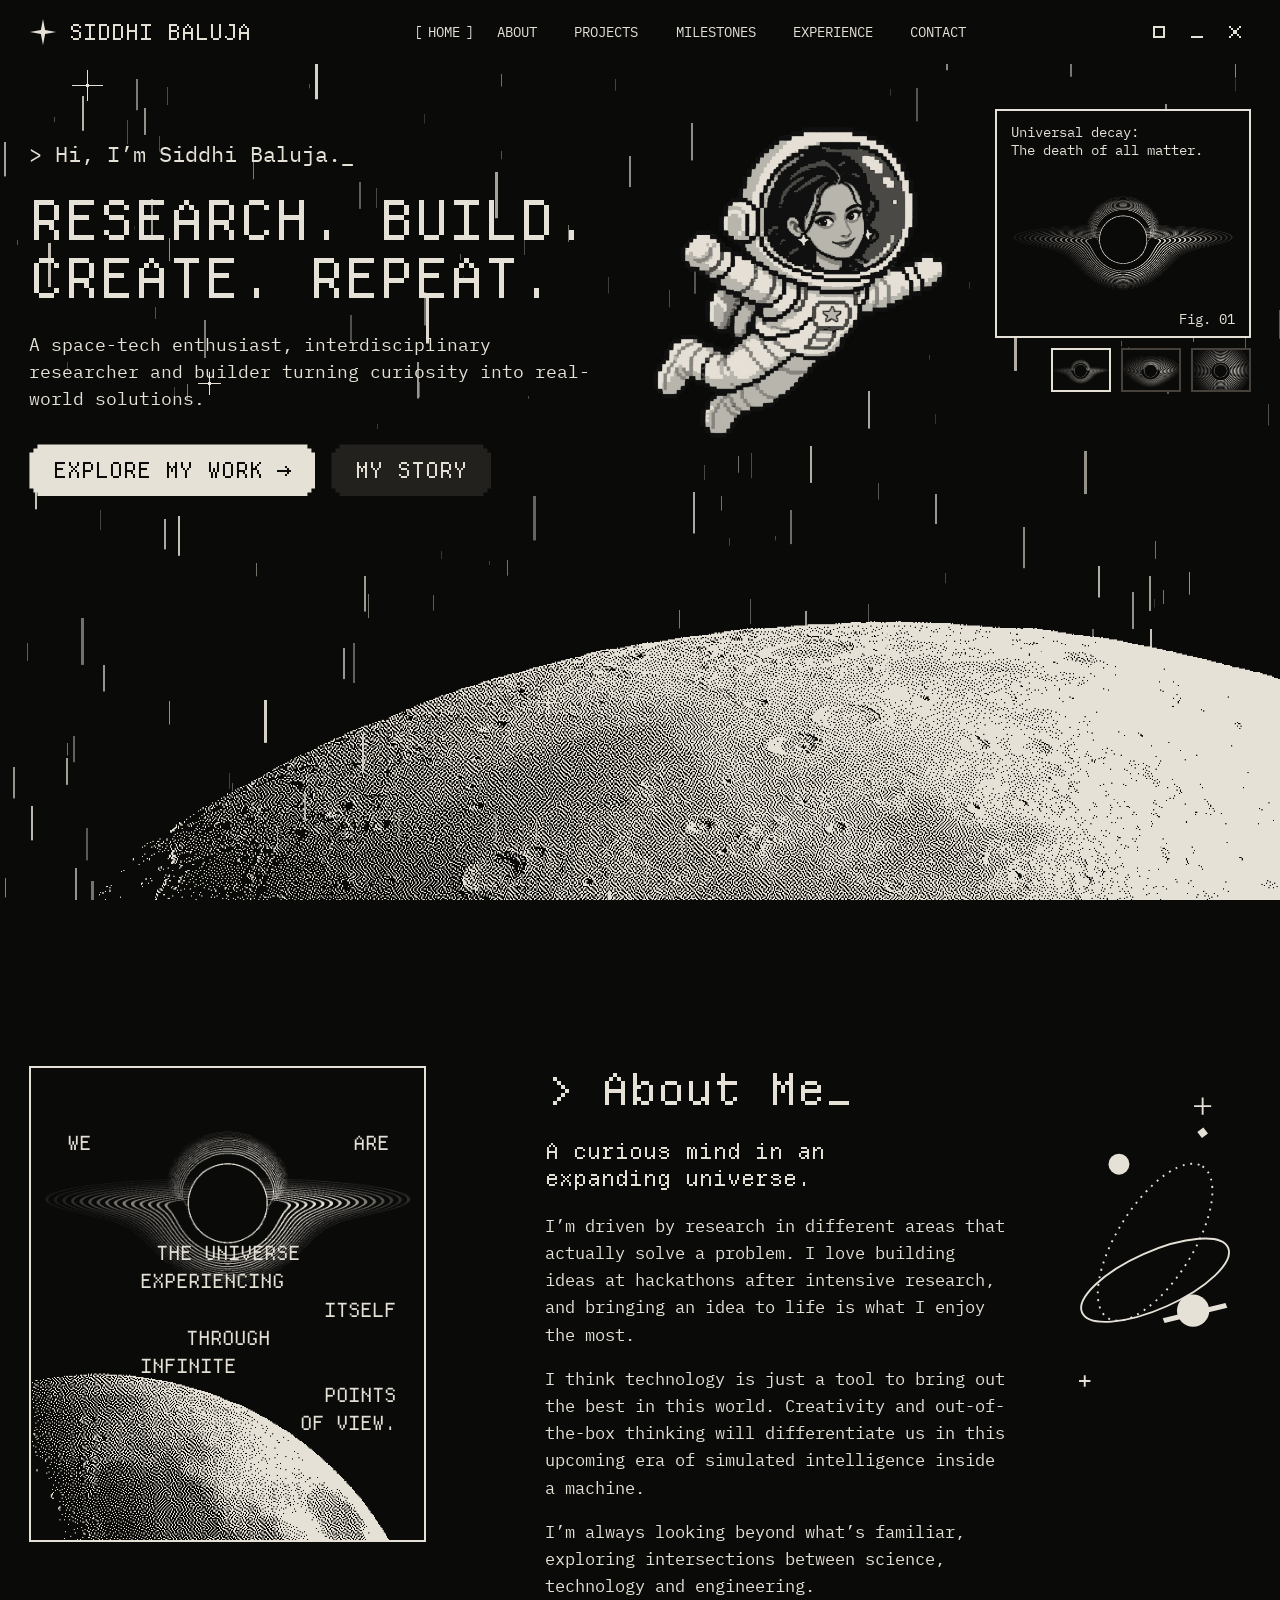
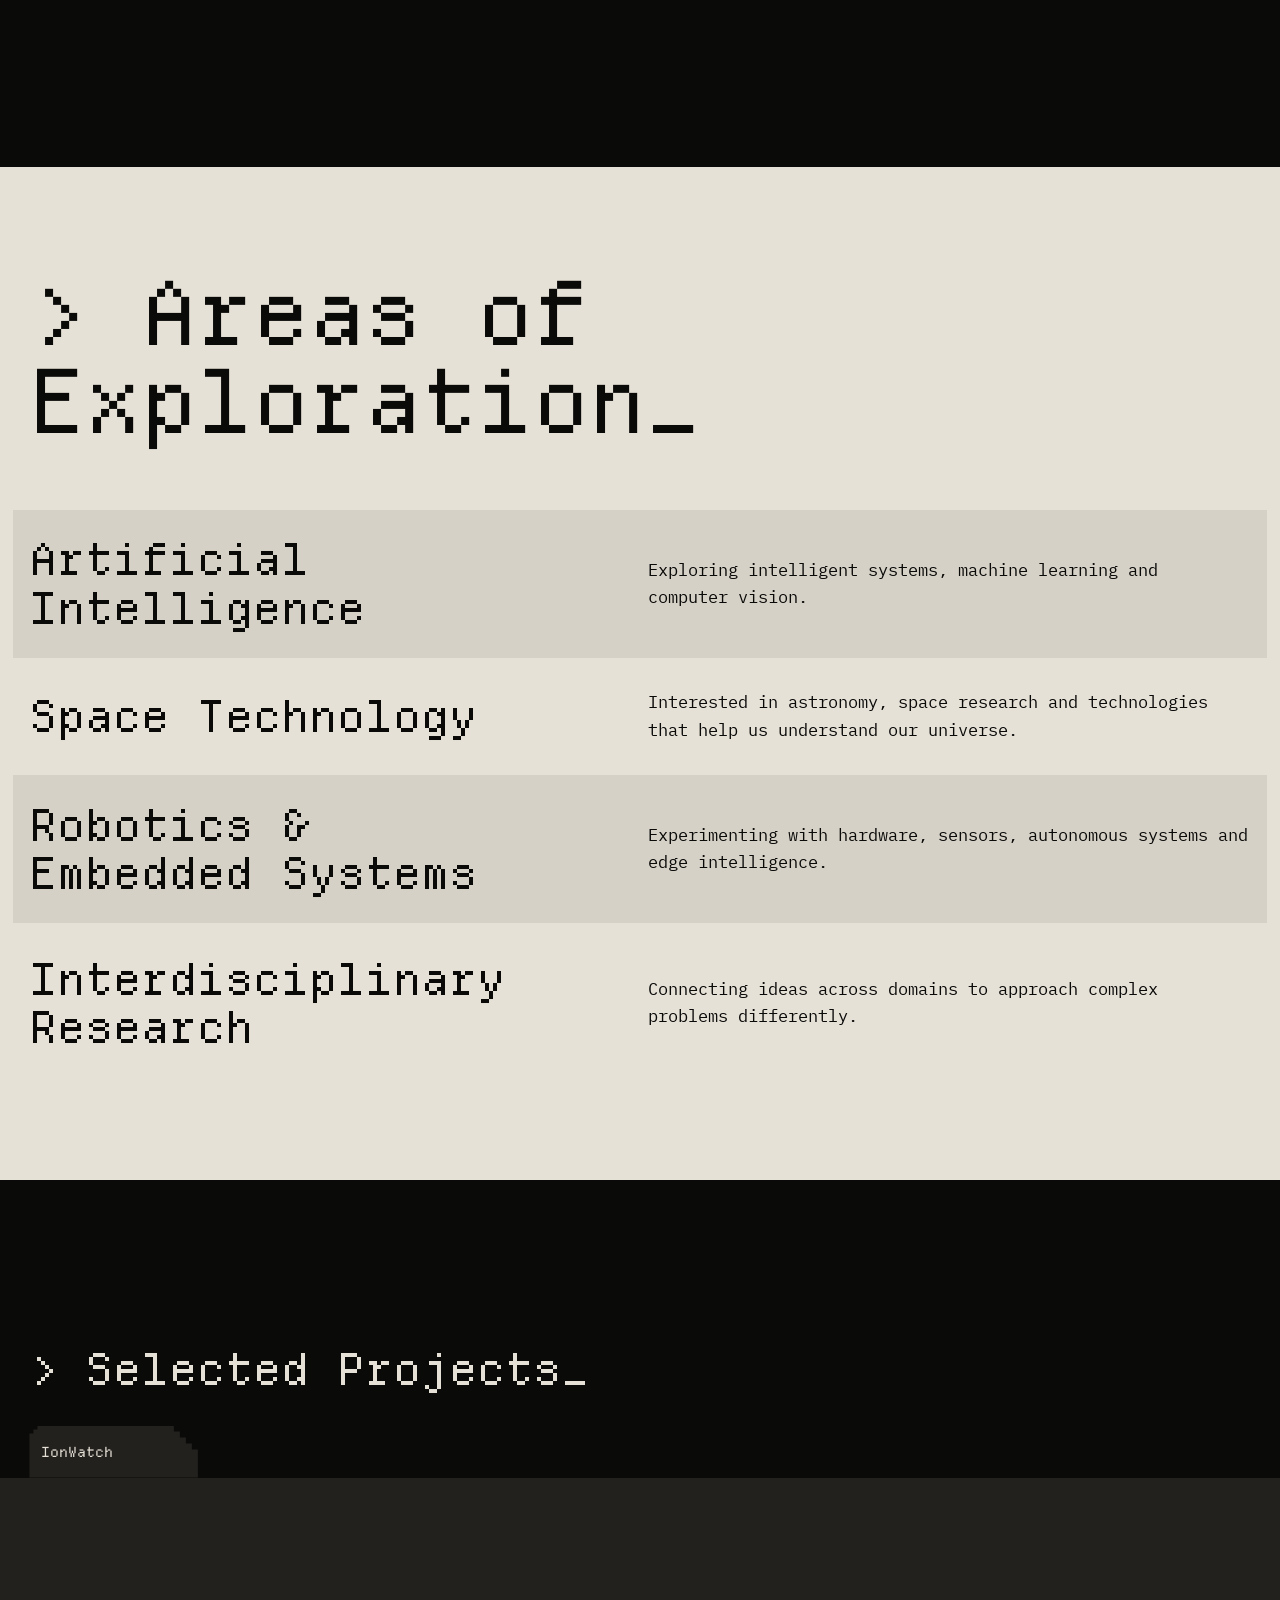
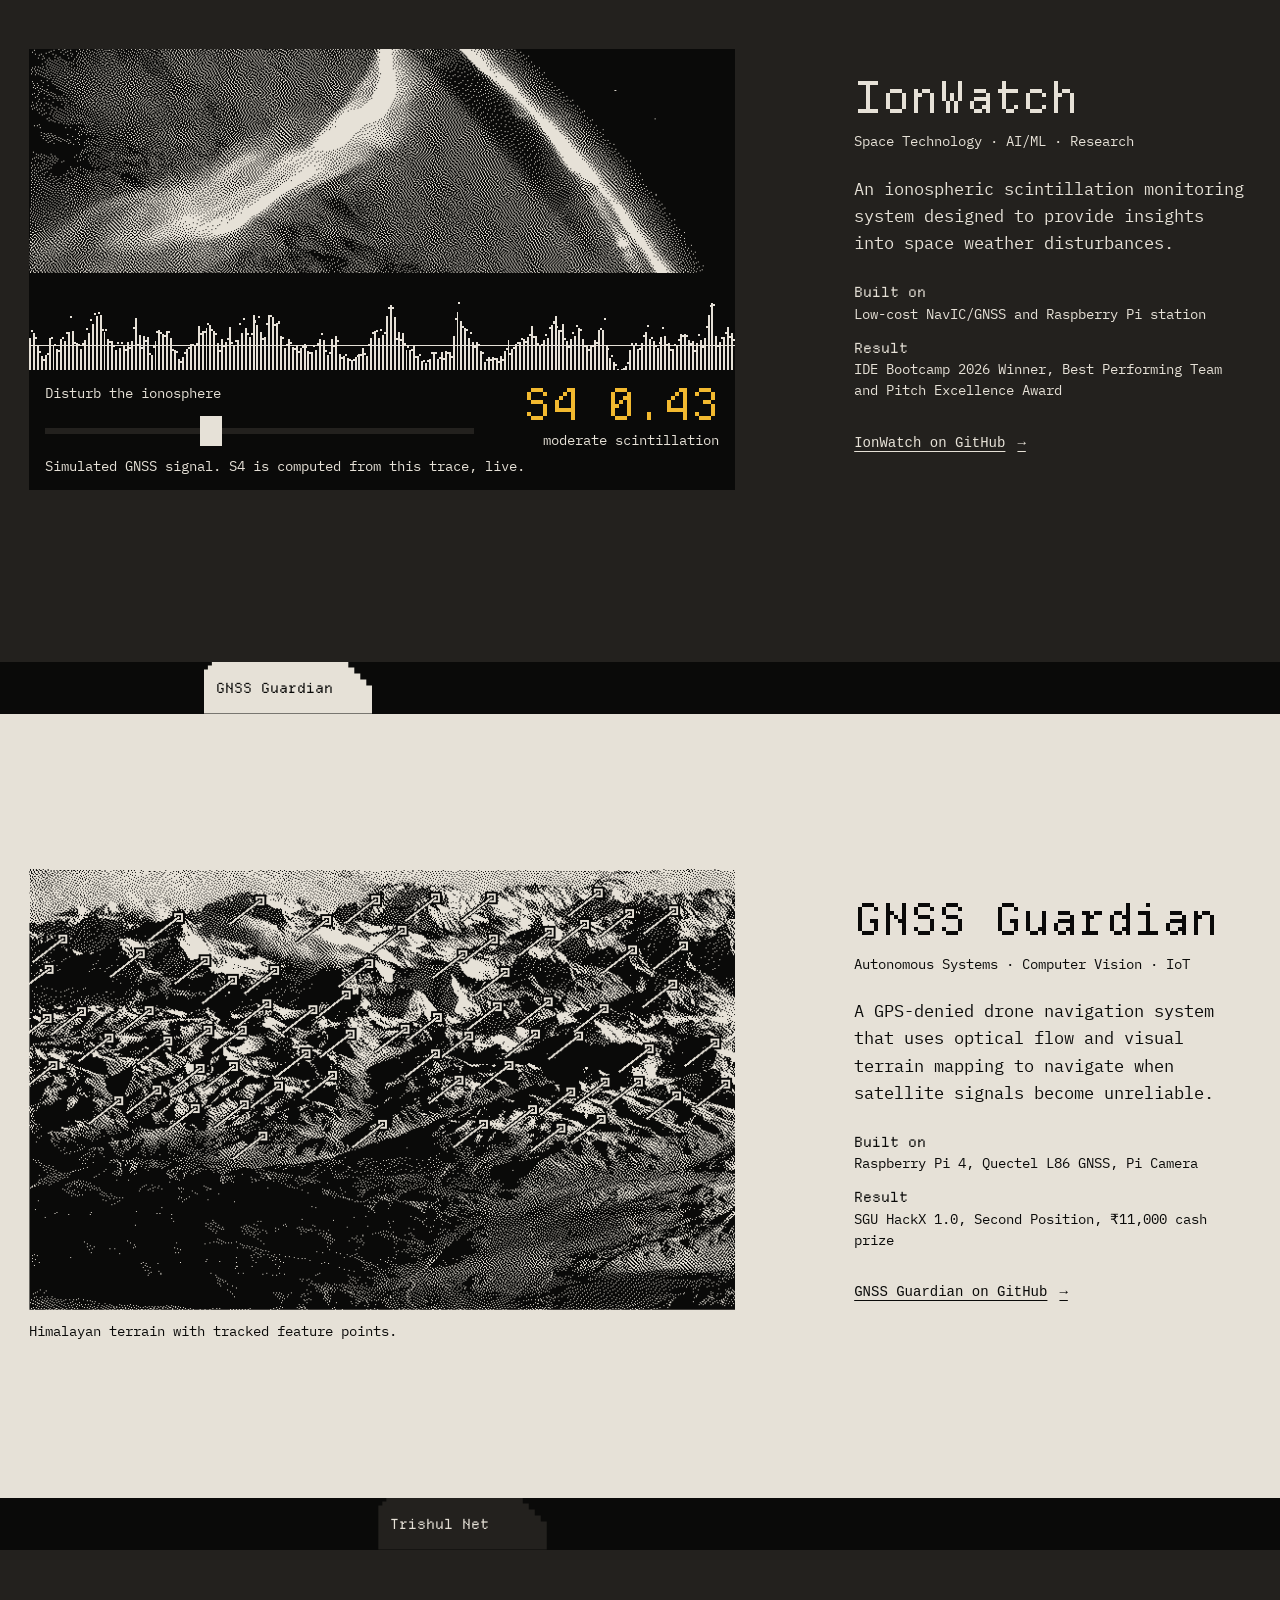
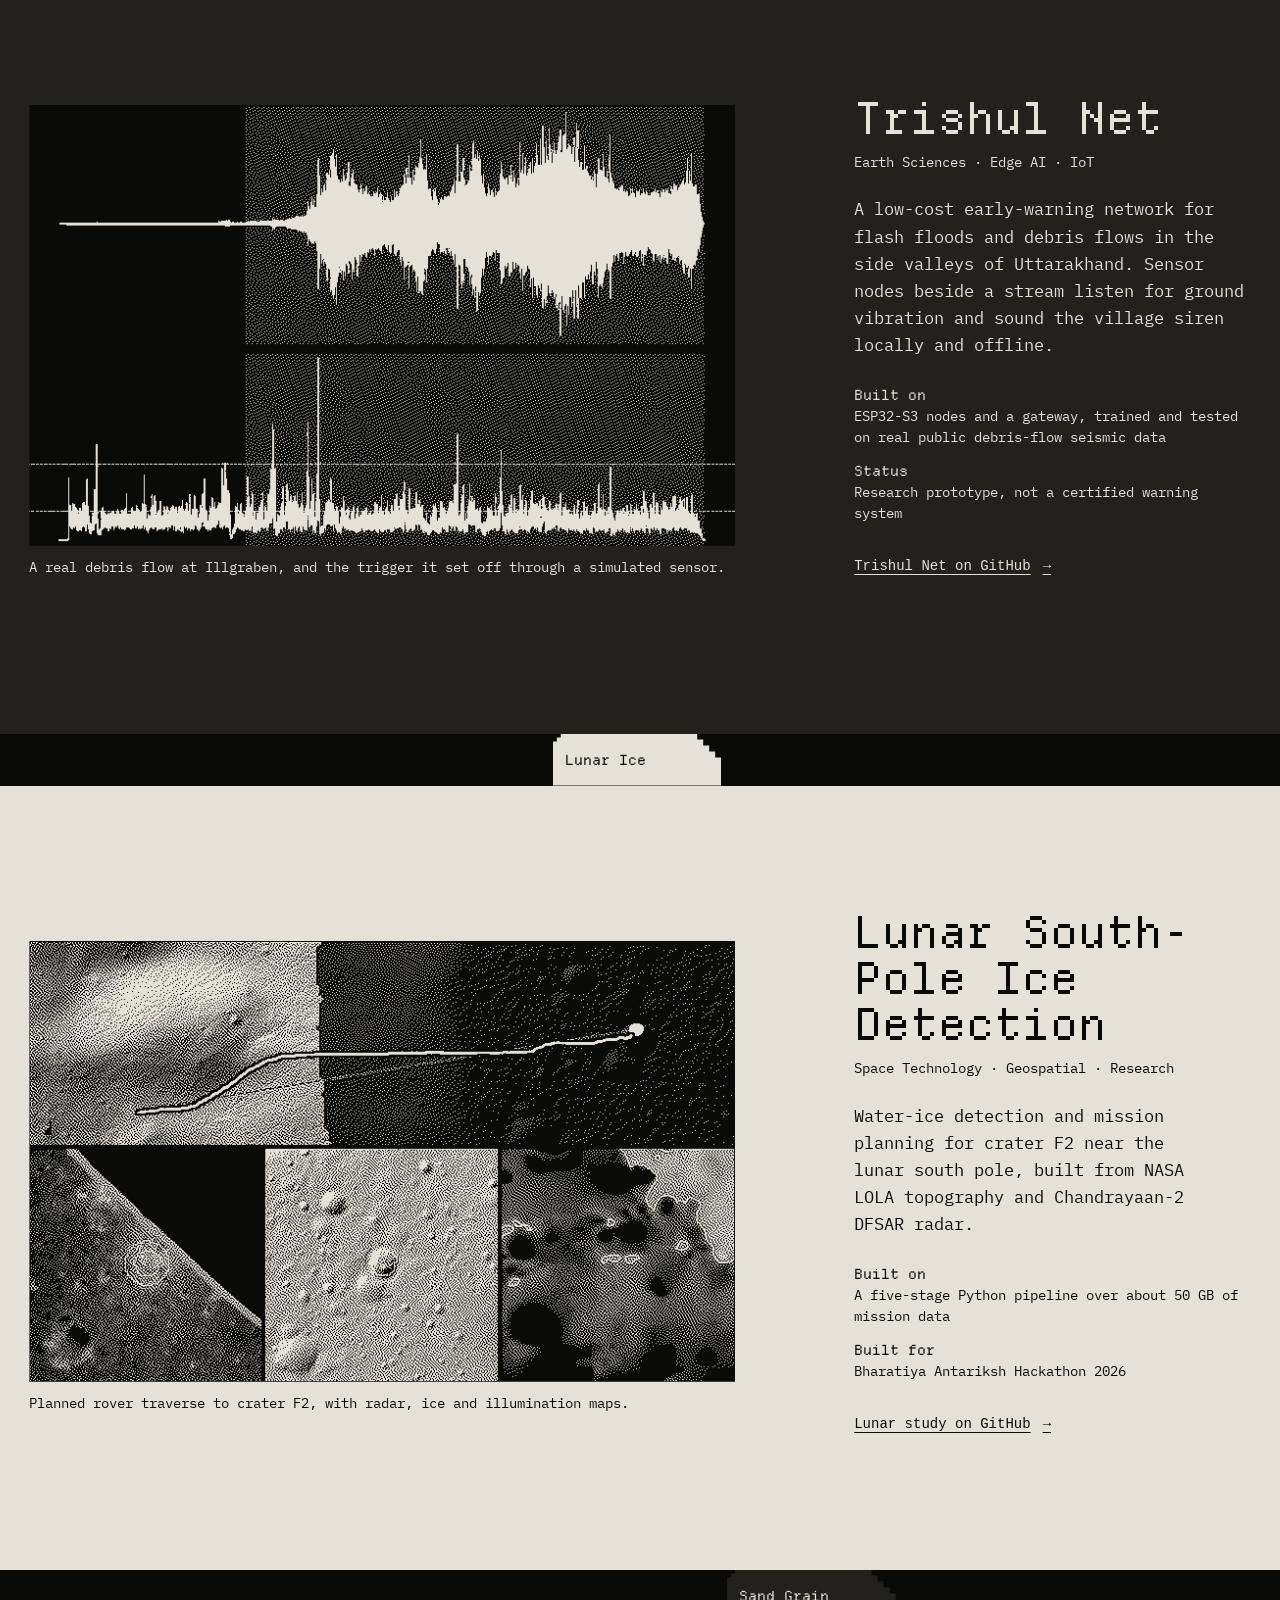
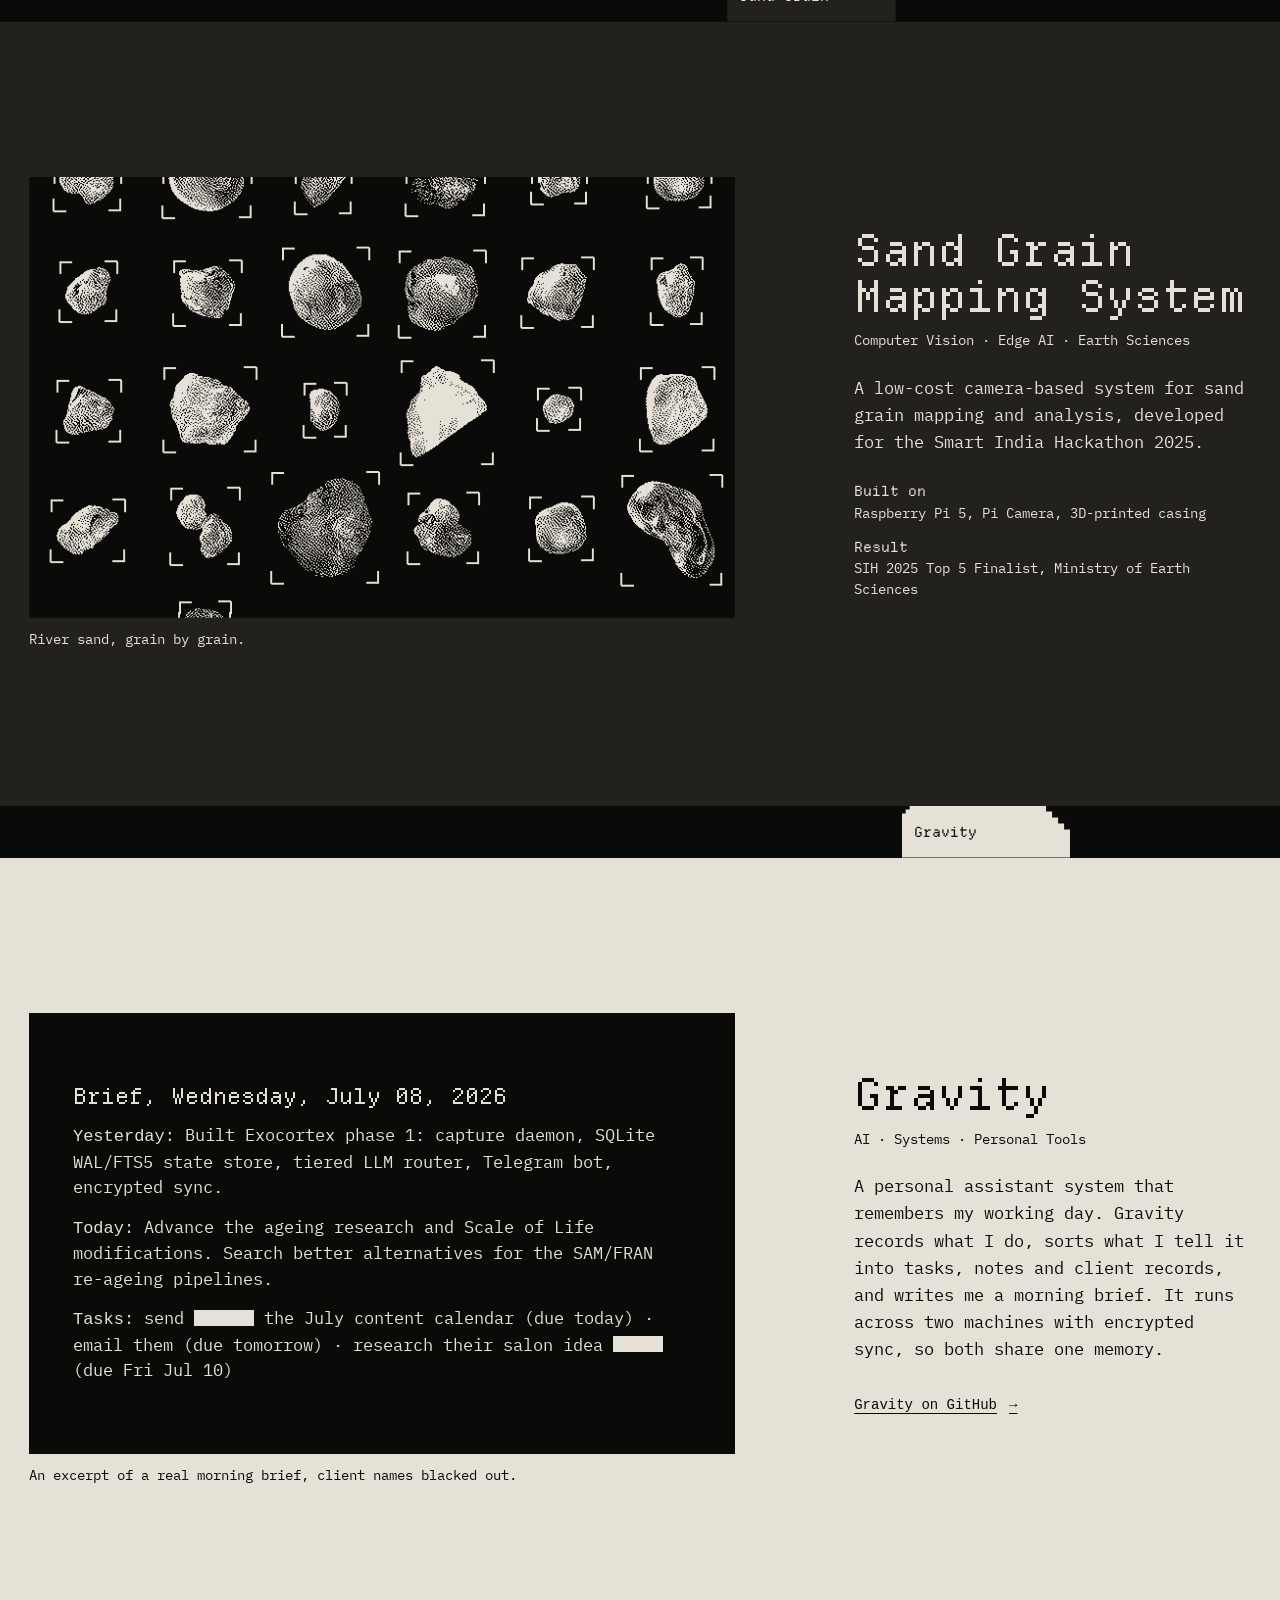
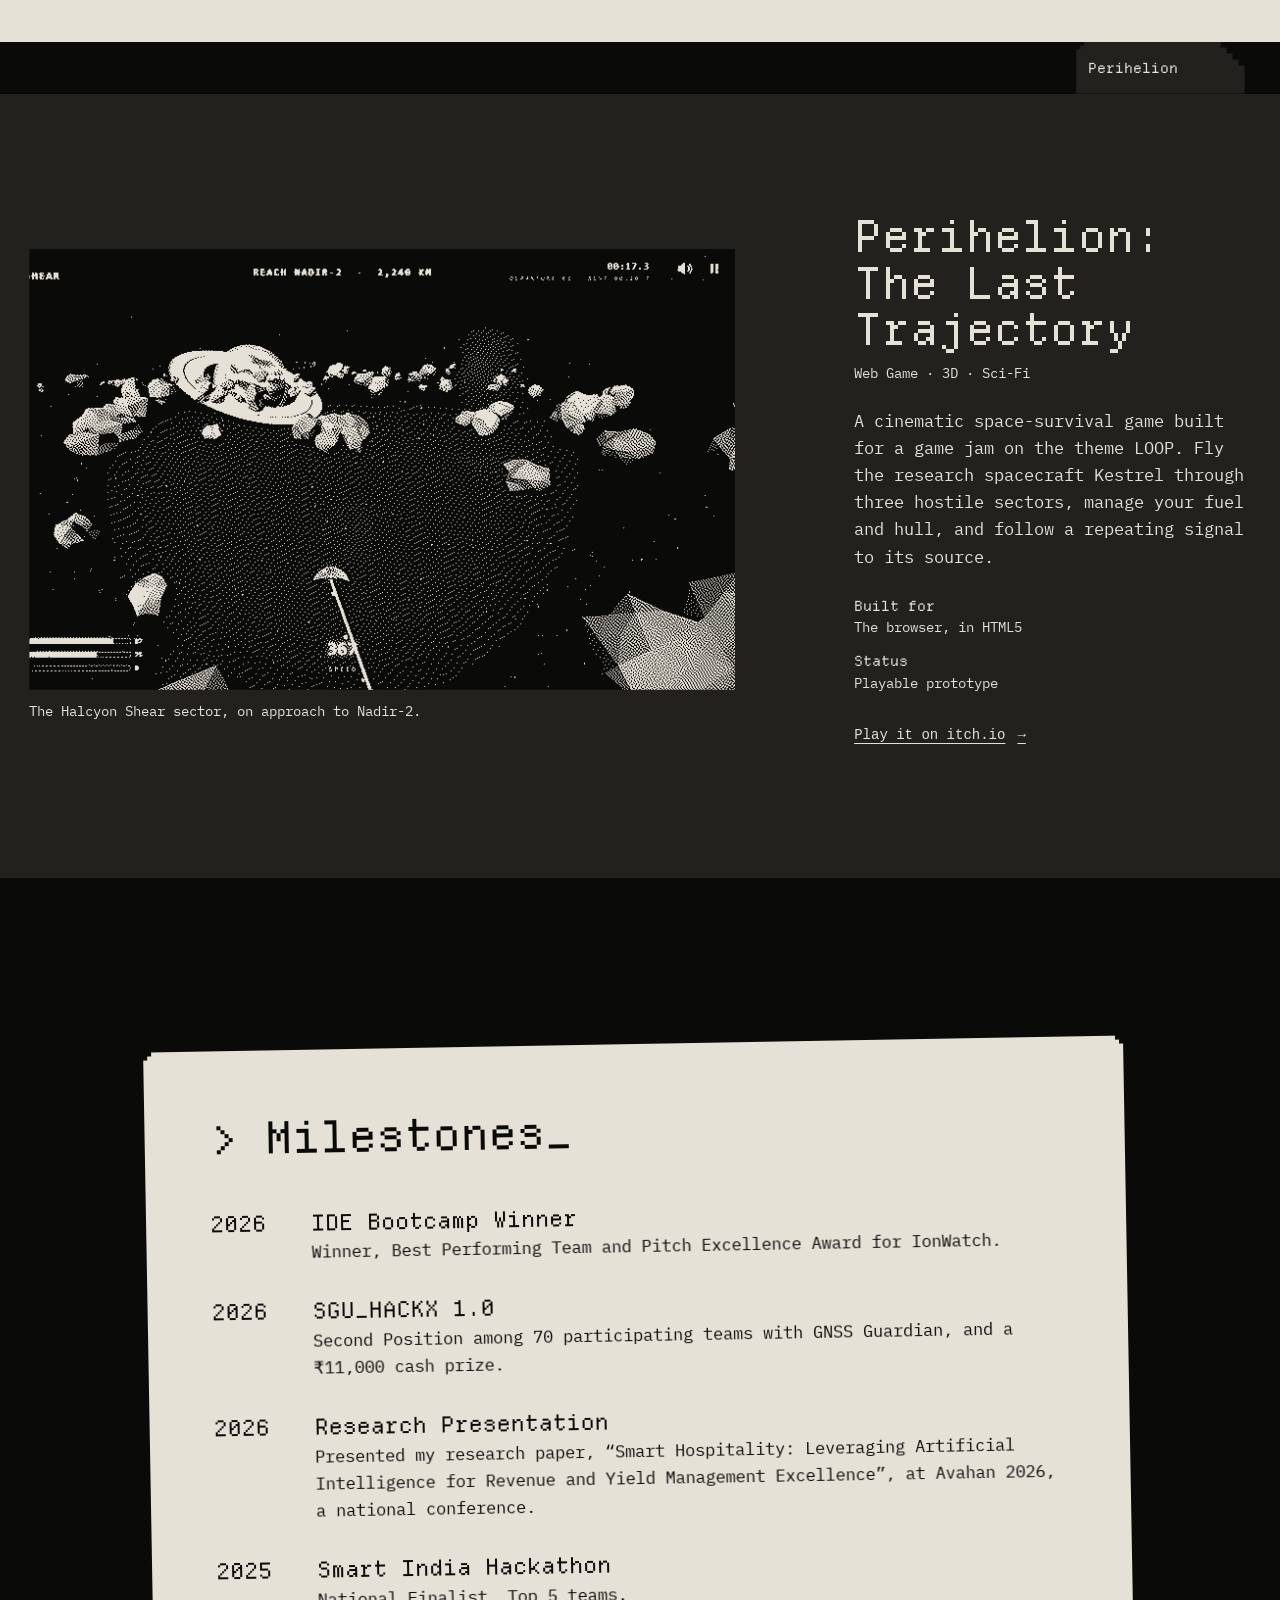
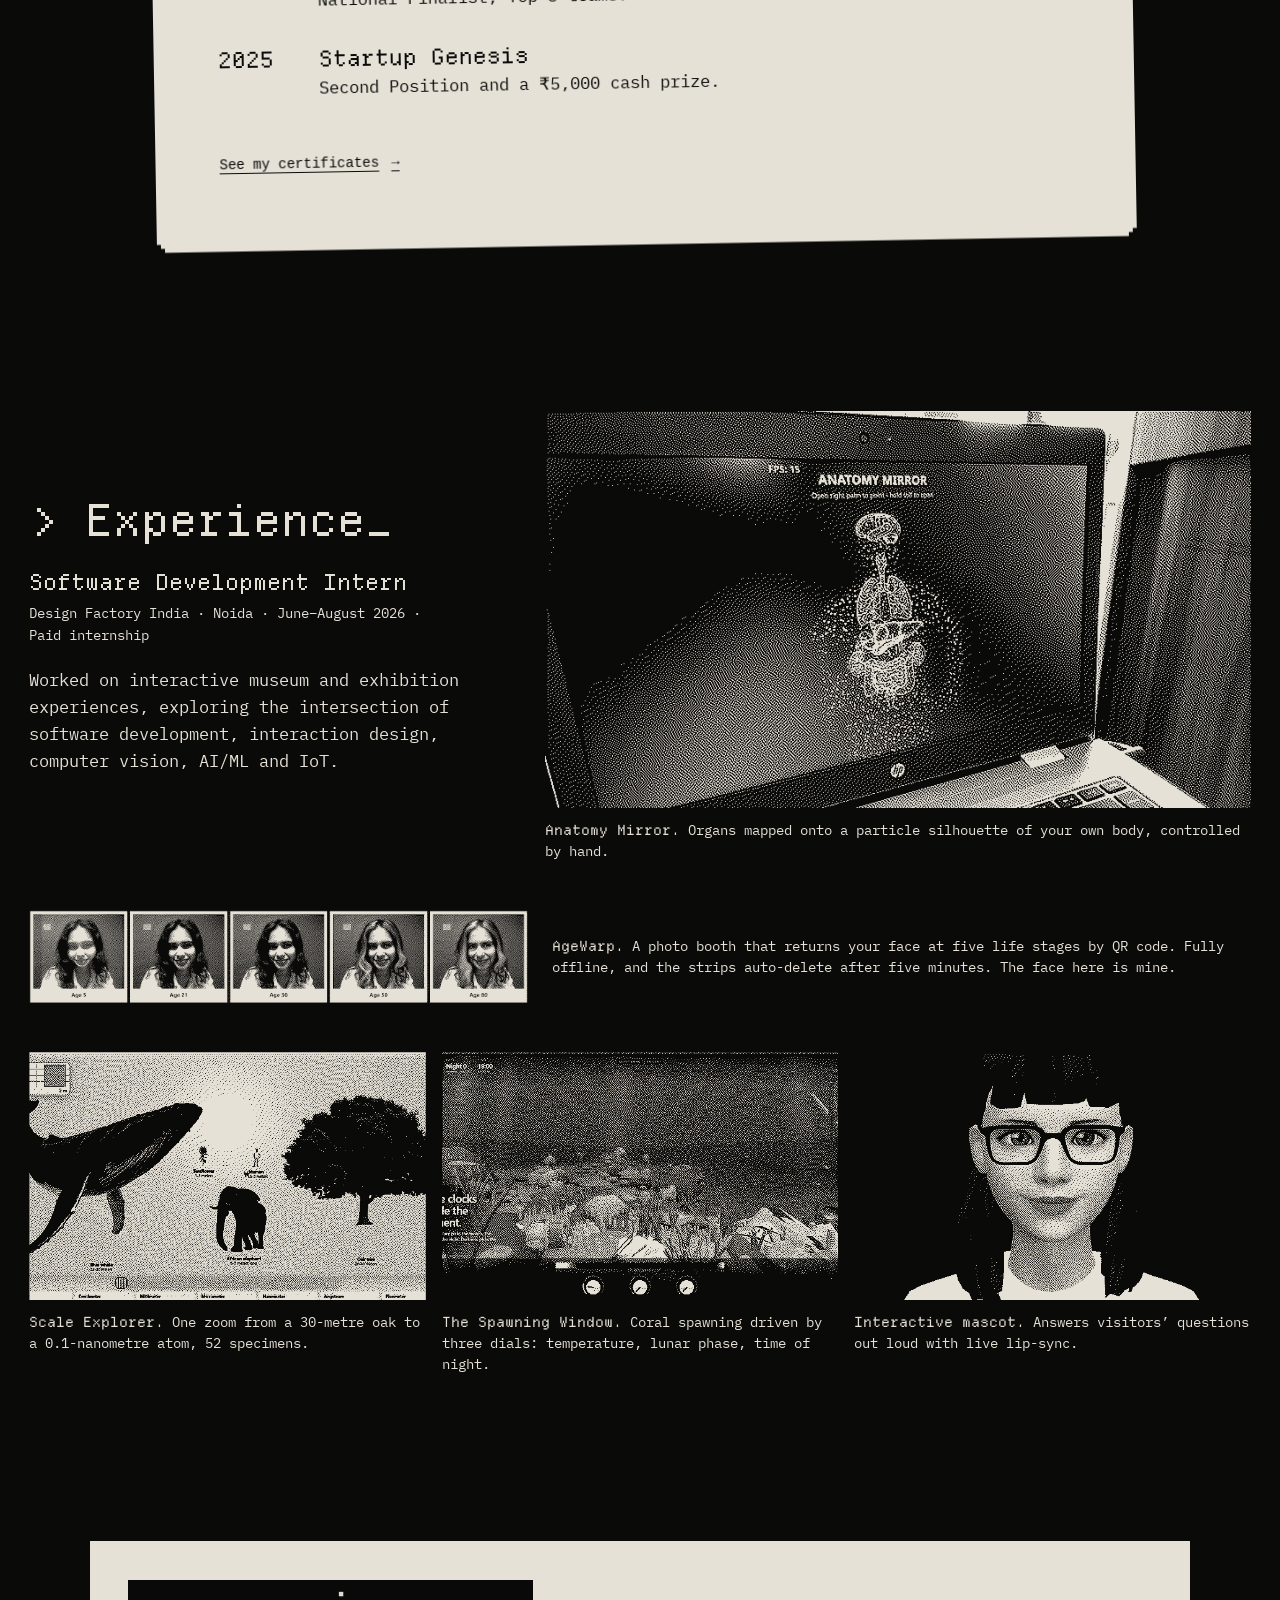
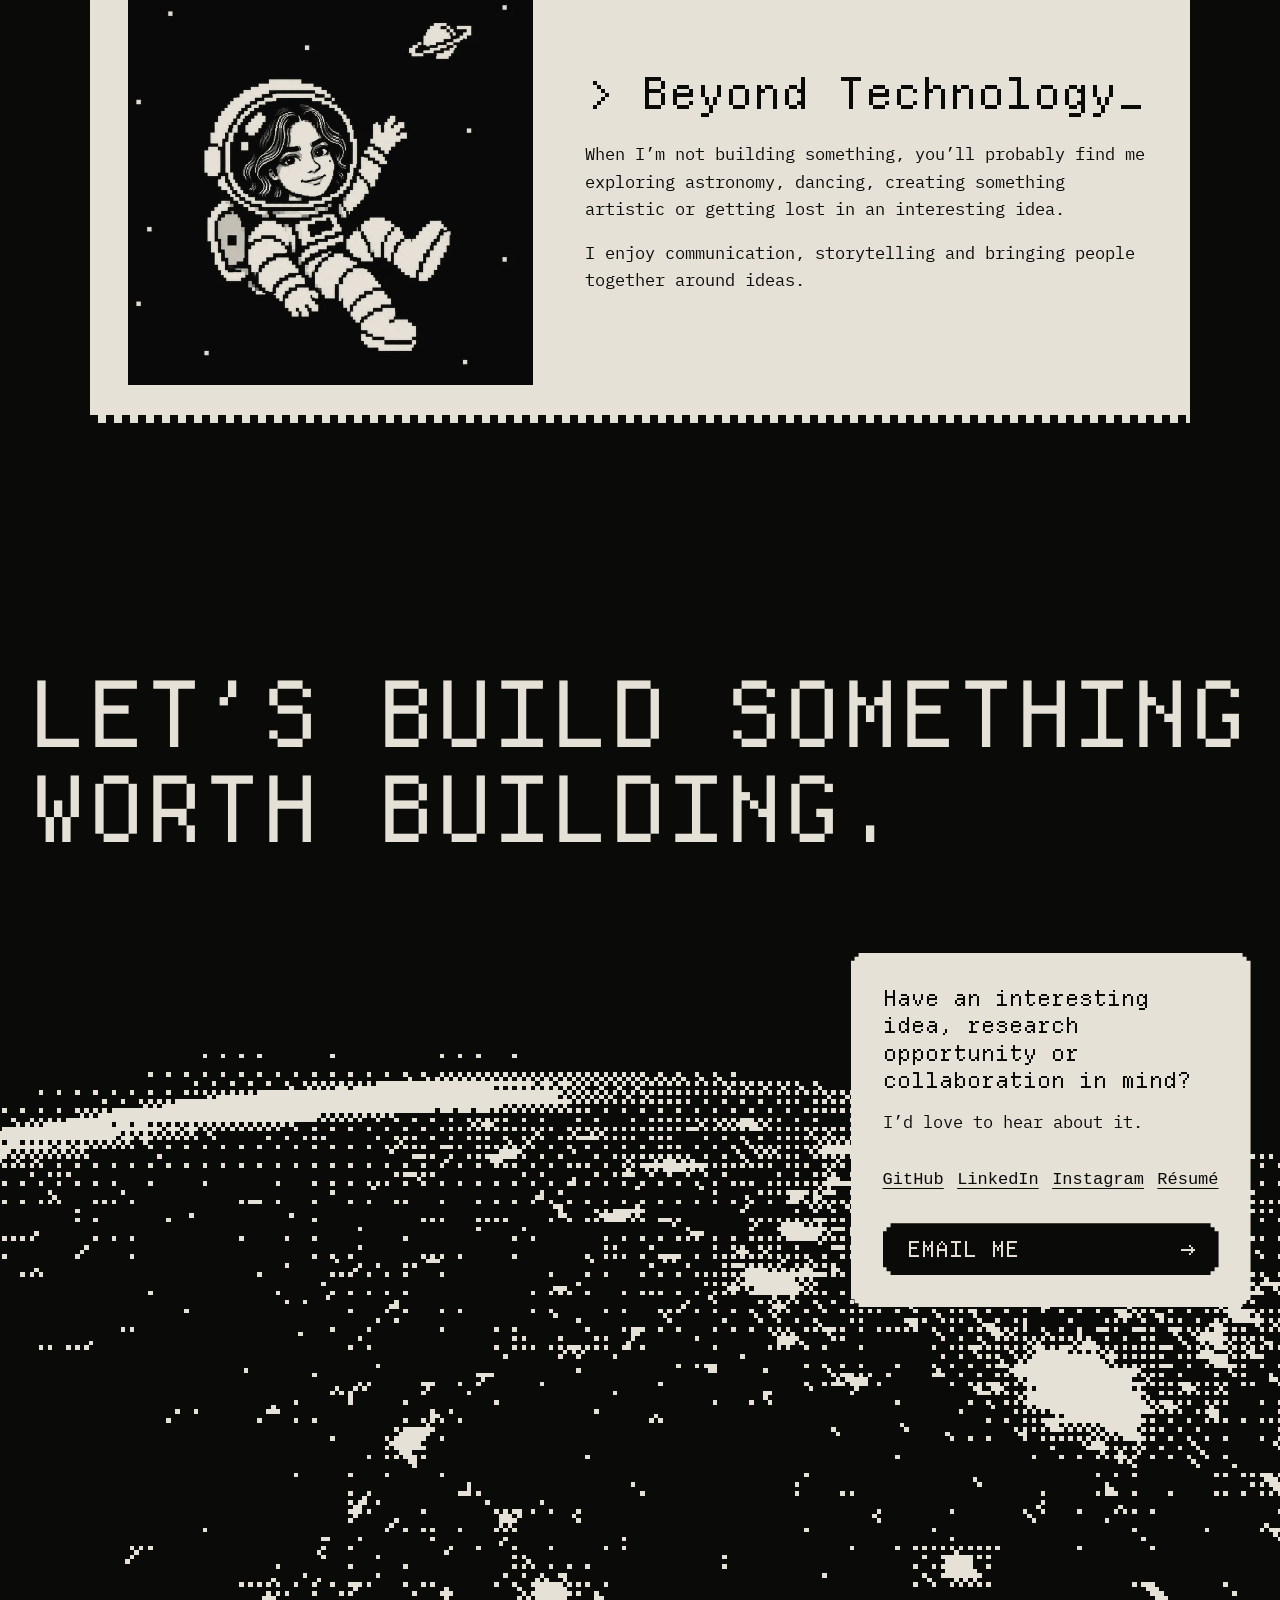
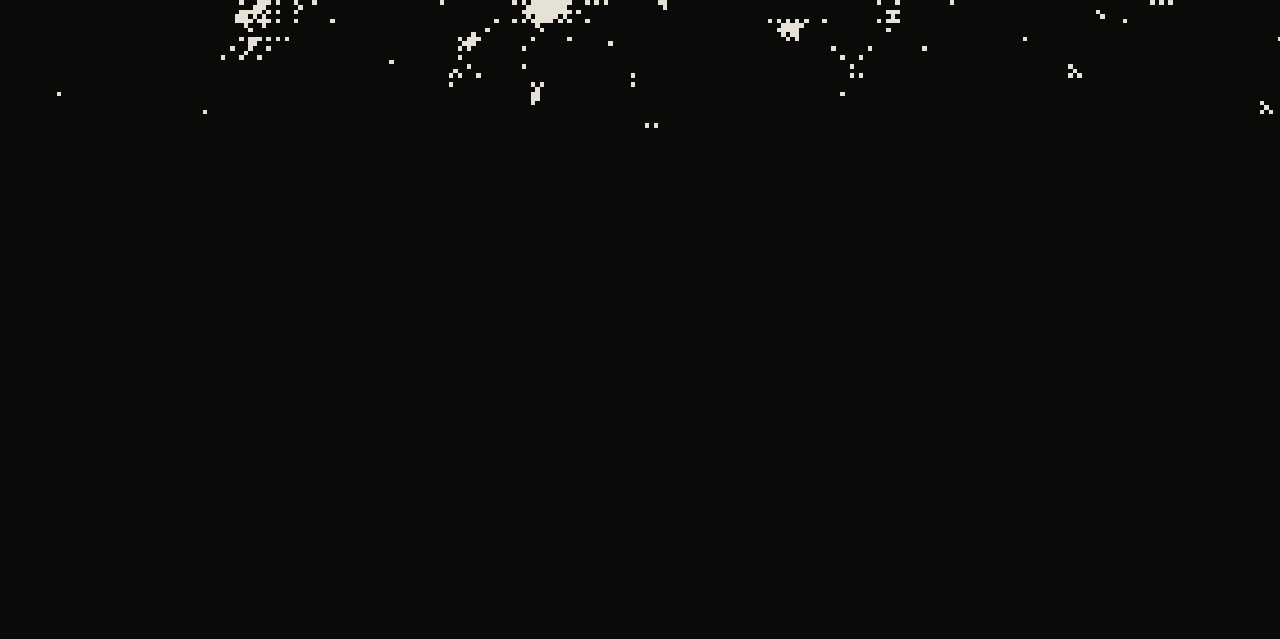
==== commit 8f077019: "Keep desktop tabs pinned; add the paper title and a certificates link On desktop every folder pins u" ====
--- a/index.html
+++ b/index.html
@@ -296,10 +296,11 @@
       <ol>
         <li><time datetime="2026">2026</time><div><h3>IDE Bootcamp Winner</h3><p>Winner, Best Performing Team and Pitch Excellence Award for IonWatch.</p></div></li>
         <li><time datetime="2026">2026</time><div><h3>SGU_HACKX 1.0</h3><p>Second Position among 70 participating teams with GNSS Guardian, and a ₹11,000 cash prize.</p></div></li>
-        <li><time datetime="2026">2026</time><div><h3>Research Presentation</h3><p>Presented research work at Avahan 2026.</p></div></li>
+        <li><time datetime="2026">2026</time><div><h3>Research Presentation</h3><p>Presented my research paper, “Smart Hospitality: Leveraging Artificial Intelligence for Revenue and Yield Management Excellence”, at Avahan 2026, a national conference.</p></div></li>
         <li><time datetime="2025">2025</time><div><h3>Smart India Hackathon</h3><p>National Finalist, Top 5 teams.</p></div></li>
         <li><time datetime="2025">2025</time><div><h3>Startup Genesis</h3><p>Second Position and a ₹5,000 cash prize.</p></div></li>
       </ol>
+      <a class="more certs" href="https://drive.google.com/drive/folders/1Q37zTbu3zsAgQHEJSoo-k8Fds0UGmAlw" rel="noopener">See my certificates <span class="arrow" aria-hidden="true">→</span></a>
     </div>
   </section>
 
--- a/css/styles.css
+++ b/css/styles.css
@@ -99,7 +99,7 @@
 h1{font-size:var(--t-display);line-height:1.06;text-transform:uppercase;white-space:nowrap}
 .lede{max-width:33em;margin-top:24px;font-size:clamp(17px,1.4vw,20px);line-height:1.5}
 .actions{display:flex;flex-wrap:wrap;gap:16px;margin-top:32px}
-.astro{position:absolute;z-index:2;left:max(49%,calc(var(--t-display)*10.3 + 56px));top:clamp(8px,3vh,32px);width:min(30vw,60vh);cursor:grab;touch-action:none;will-change:transform}
+.astro{position:absolute;z-index:2;left:max(51%,calc(var(--t-display)*10.3 + 72px));top:clamp(24px,7vh,72px);width:min(23vw,46vh);cursor:grab;touch-action:none;will-change:transform}
 .astro:active{cursor:grabbing}
 .astro:focus-visible{outline-offset:-4px}
 .astro-float{position:relative;animation:float 9s ease-in-out infinite}
@@ -190,6 +190,13 @@
 .scope{background:var(--ground);color:var(--bone)}
 .scope img{aspect-ratio:16/6.4!important}
 .scope canvas{width:100%;height:auto;image-rendering:pixelated;background:var(--ground)}
+/* desktop: the scope fits the same 16:10 frame as every other plate, so its folder fits the window */
+@media (min-width:1100px){
+  .scope{display:flex;flex-direction:column;aspect-ratio:16/10}
+  .scope img{flex:1 1 0;min-height:0;height:auto;aspect-ratio:auto!important}
+  .scope canvas{flex:none;height:clamp(64px,22%,150px)}
+}
+@media (min-width:1100px) and (max-height:760px){.folder-body{padding-block:14px}}
 .s4{display:grid;grid-template-columns:minmax(0,1fr) auto;gap:4px 24px;align-items:center;padding:12px 16px 14px}
 .s4 label{font-size:var(--t-small);grid-column:1}
 .s4 input{grid-column:1;width:100%;height:44px;margin:0;appearance:none;-webkit-appearance:none;background:none;cursor:ew-resize}
@@ -210,6 +217,7 @@
 .sheet time{font:400 var(--t-sub)/1.25 var(--pixel);font-variant-numeric:tabular-nums}
 .sheet h3{font-size:var(--t-sub);line-height:1.25}
 .sheet li p{margin-top:2px}
+.sheet .certs{margin-top:24px}
 
 /* ── Experience ──────────────────────────────────────────── */
 .experience{display:grid;grid-template-columns:repeat(12,minmax(0,1fr));gap:48px 16px;padding:var(--gap) var(--m) 0}
@@ -293,10 +301,12 @@
   #siteNav a::before,#siteNav a::after{top:12px}
   .menu-btn{display:block;margin-left:auto}
   .win{display:none}
-  .fig{display:none}
+  .fig{position:relative;grid-column:7/13;grid-row:2;align-self:center;justify-self:end;right:auto;top:auto;width:min(100%,300px);margin-bottom:clamp(110px,22vw,200px)}
+  .fig-tabs{gap:6px}
+  .fig-tabs button{flex:1 1 0;width:auto;max-width:60px;height:40px}
   .hero{min-height:0;padding-bottom:0}
   .hero-copy{grid-column:1/-1}
-  .astro{position:relative;grid-column:1/-1;left:auto;top:auto;width:min(68%,520px);margin:16px auto clamp(120px,22vw,200px)}
+  .astro{position:relative;grid-column:1/7;grid-row:2;align-self:center;left:auto;top:auto;width:min(100%,340px);margin:24px 0 clamp(110px,22vw,200px)}
   .limb{min-width:0;width:170%;left:auto;right:-20%}
   .about{row-gap:48px}
   .about-copy{grid-column:1/-1;grid-row:1}
@@ -304,9 +314,8 @@
   .orbits{grid-column:8/13;grid-row:2;width:min(100%,220px);justify-self:center;align-self:center}
   .folder-pic{grid-column:1/-1}
   .folder-text{grid-column:1/-1;order:-1;margin-bottom:24px}
-  .folder{position:static;margin-top:12px}
   .tabline{height:24px}
-  .tab{left:0;width:160px;padding:0;font-size:0;clip-path:polygon(0 100%,0 var(--c),var(--s) var(--c),var(--s) var(--s),var(--c) var(--s),var(--c) 0,calc(100% - 16px) 0,calc(100% - 16px) 8px,calc(100% - 8px) 8px,calc(100% - 8px) 16px,100% 16px,100% 100%)}
+  .tab{left:calc(var(--i)*(100% - 120px)/6);width:120px;padding:0;font-size:0;clip-path:polygon(0 100%,0 var(--c),var(--s) var(--c),var(--s) var(--s),var(--c) var(--s),var(--c) 0,calc(100% - 16px) 0,calc(100% - 16px) 8px,calc(100% - 8px) 8px,calc(100% - 8px) 16px,100% 16px,100% 100%)}
   .folder-body{min-height:0}
   .brief{aspect-ratio:auto}
   .exp-copy{grid-column:1/-1}
@@ -325,7 +334,10 @@
   .hello{font-size:18px;margin-bottom:12px}
   .btn{font-size:18px;min-height:52px;padding:0 18px}
   .actions .btn{flex:1 1 auto;justify-content:center}
-  .astro{width:86%;margin-top:28px;margin-bottom:96px}
+  .astro{margin-top:20px;margin-bottom:96px}
+  .fig{margin-bottom:96px}
+  .fig-window{padding:8px 10px 6px}
+  .fig figcaption{font-size:12px}
   .limb{width:240%;right:-60%}
   .poster{grid-column:1/-1;aspect-ratio:4/5}
   .card-lead{font:500 var(--t-body)/1.5 var(--text)}
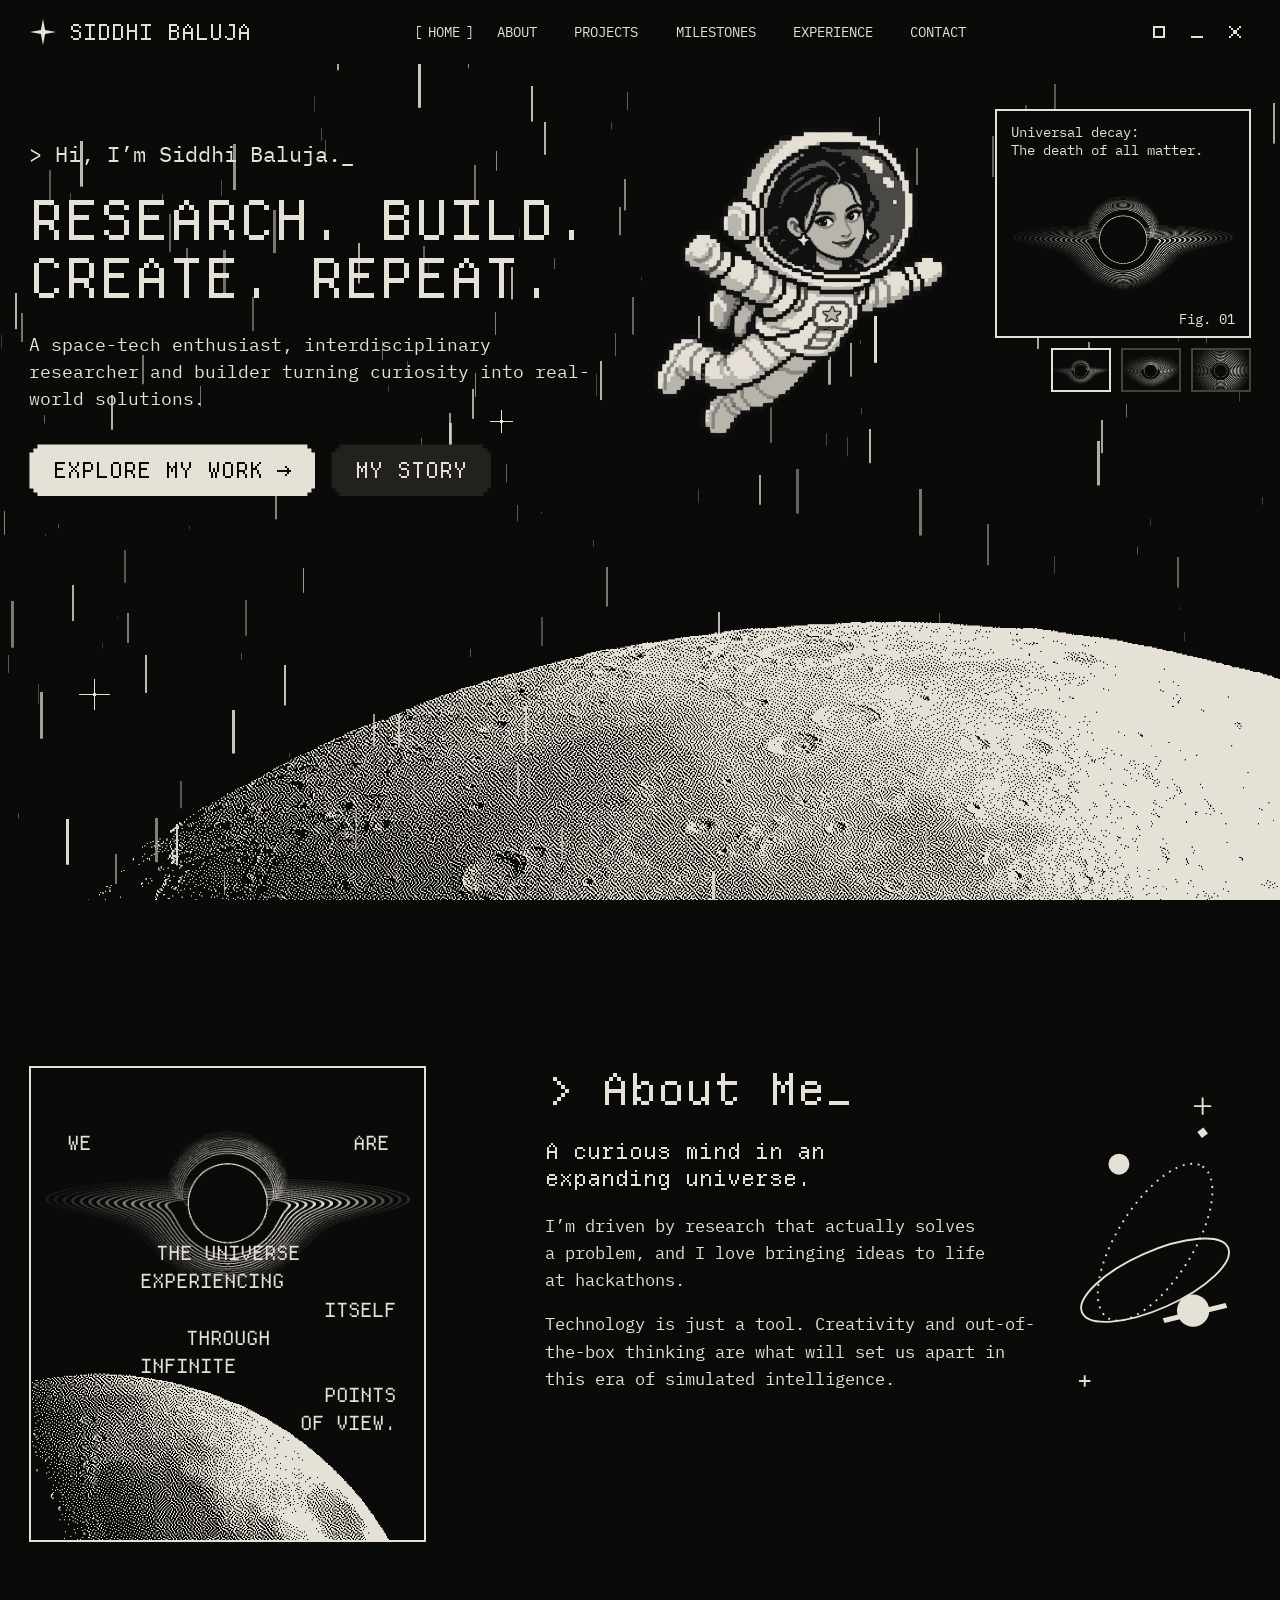
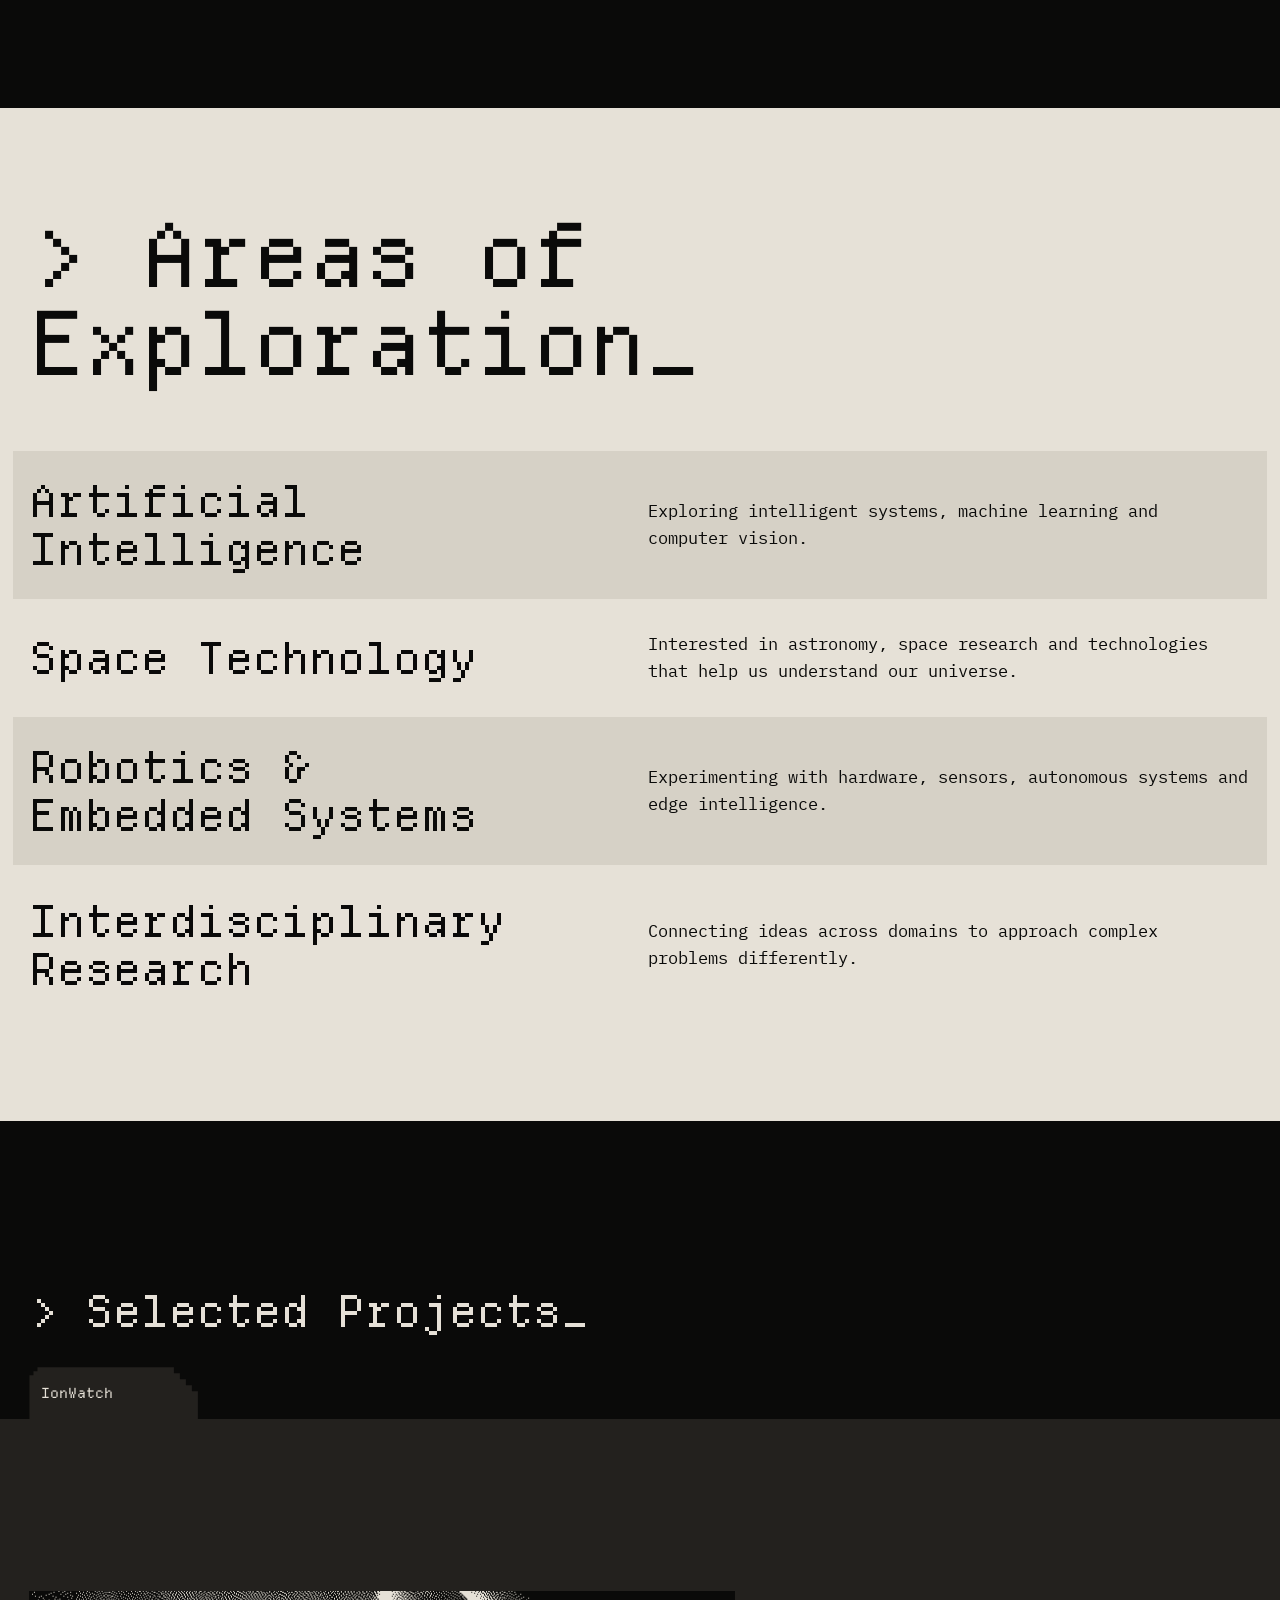
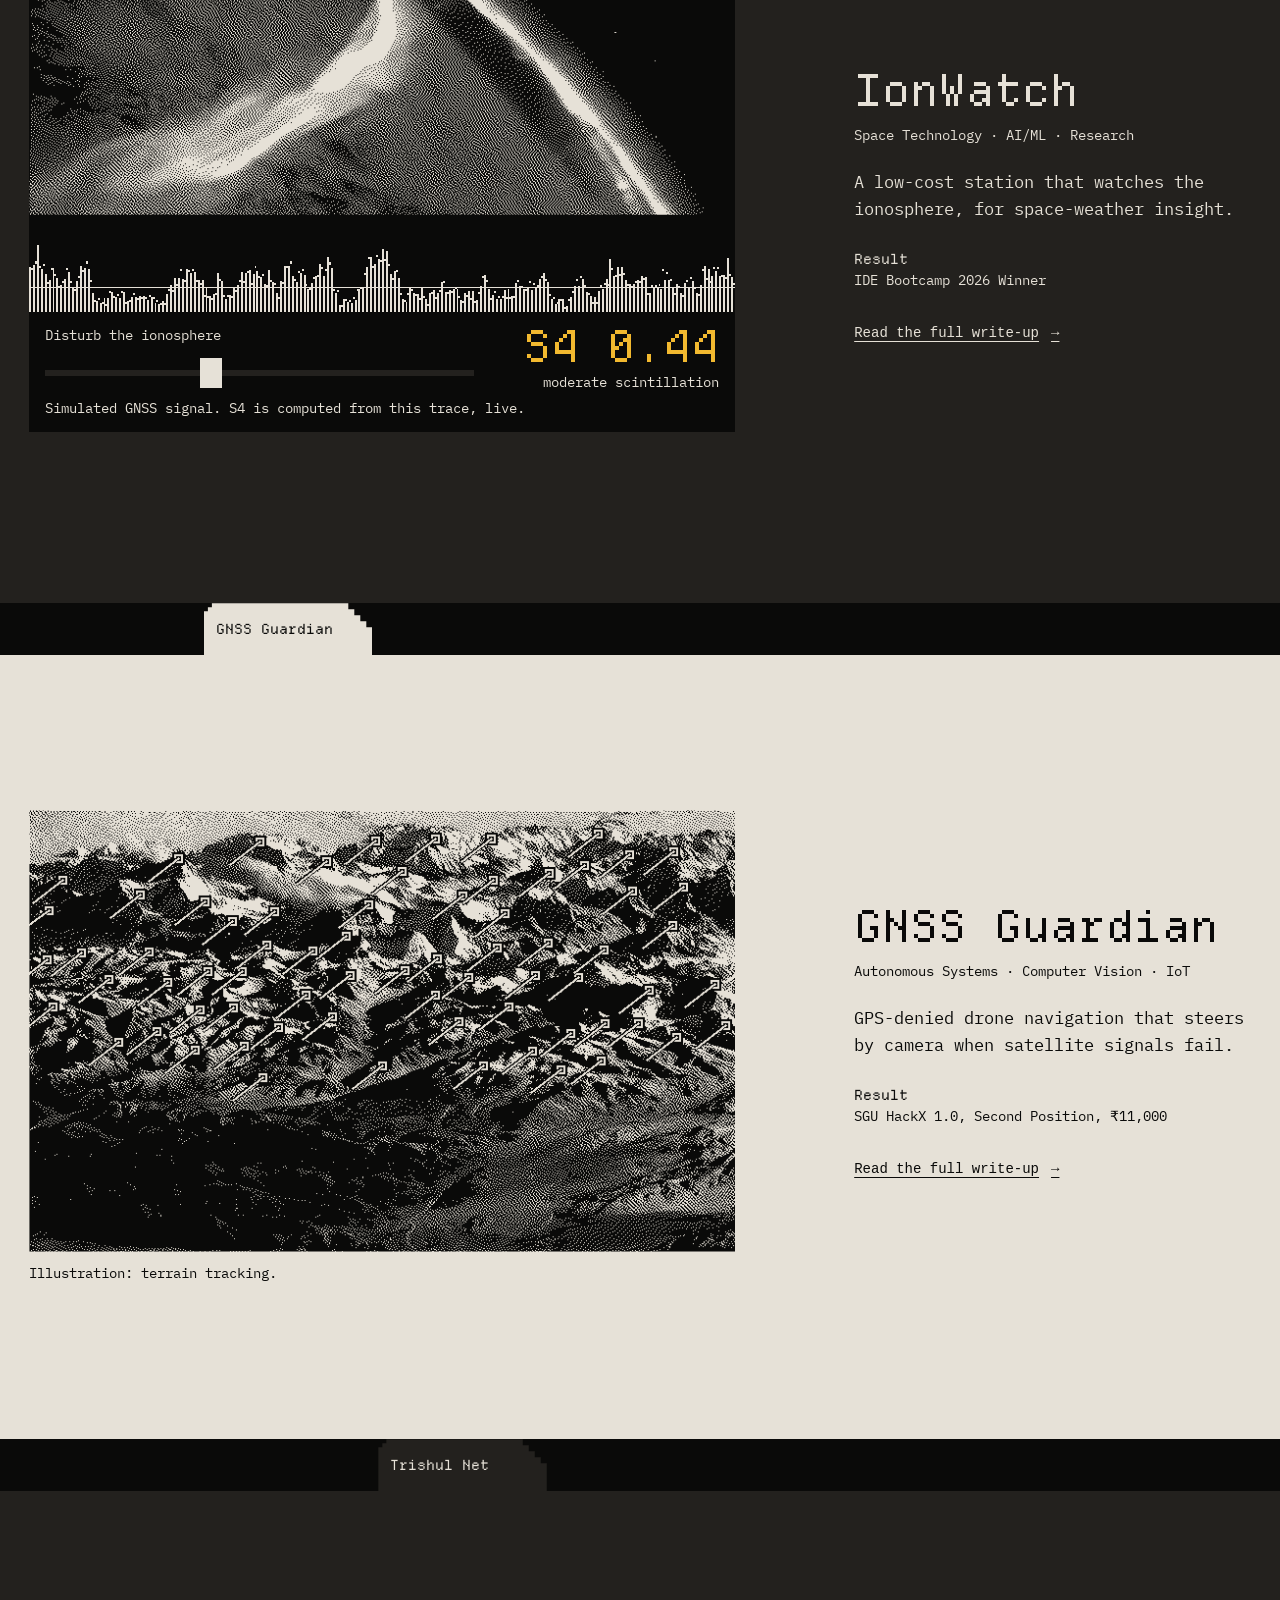
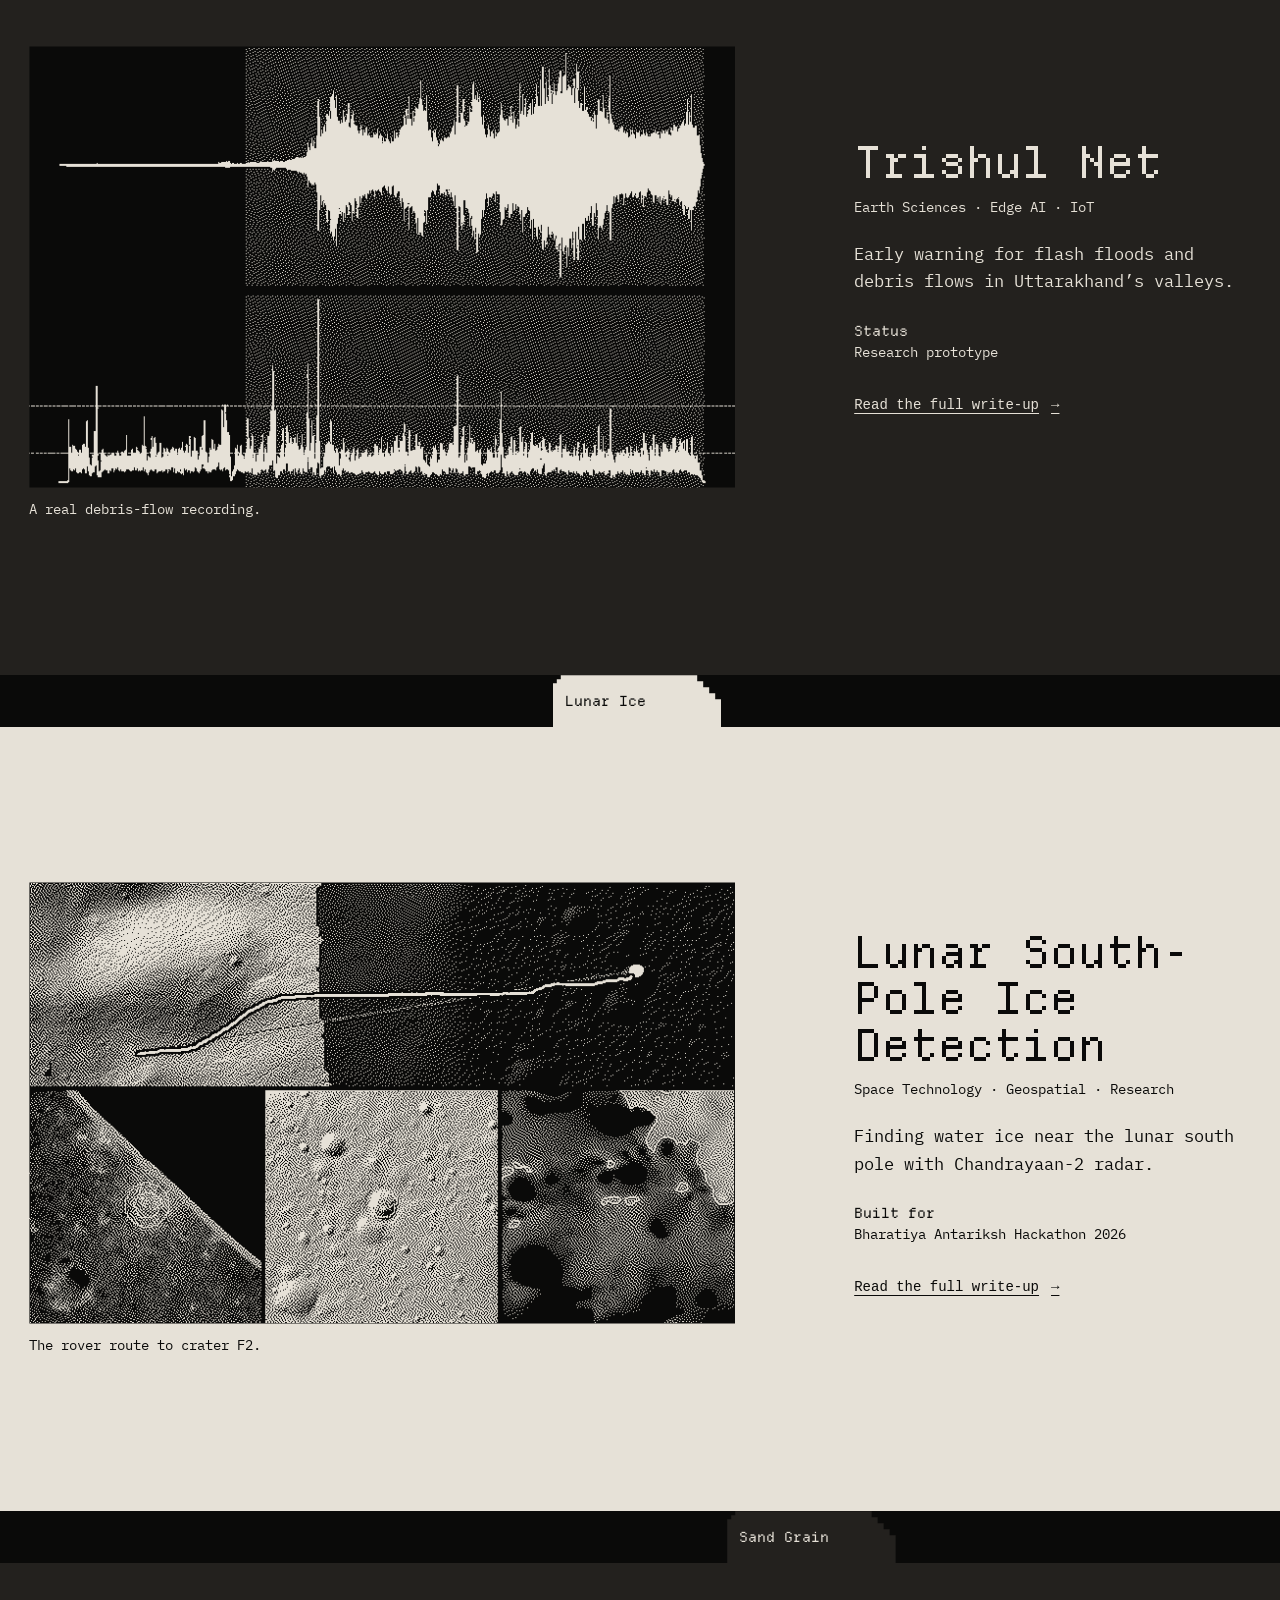
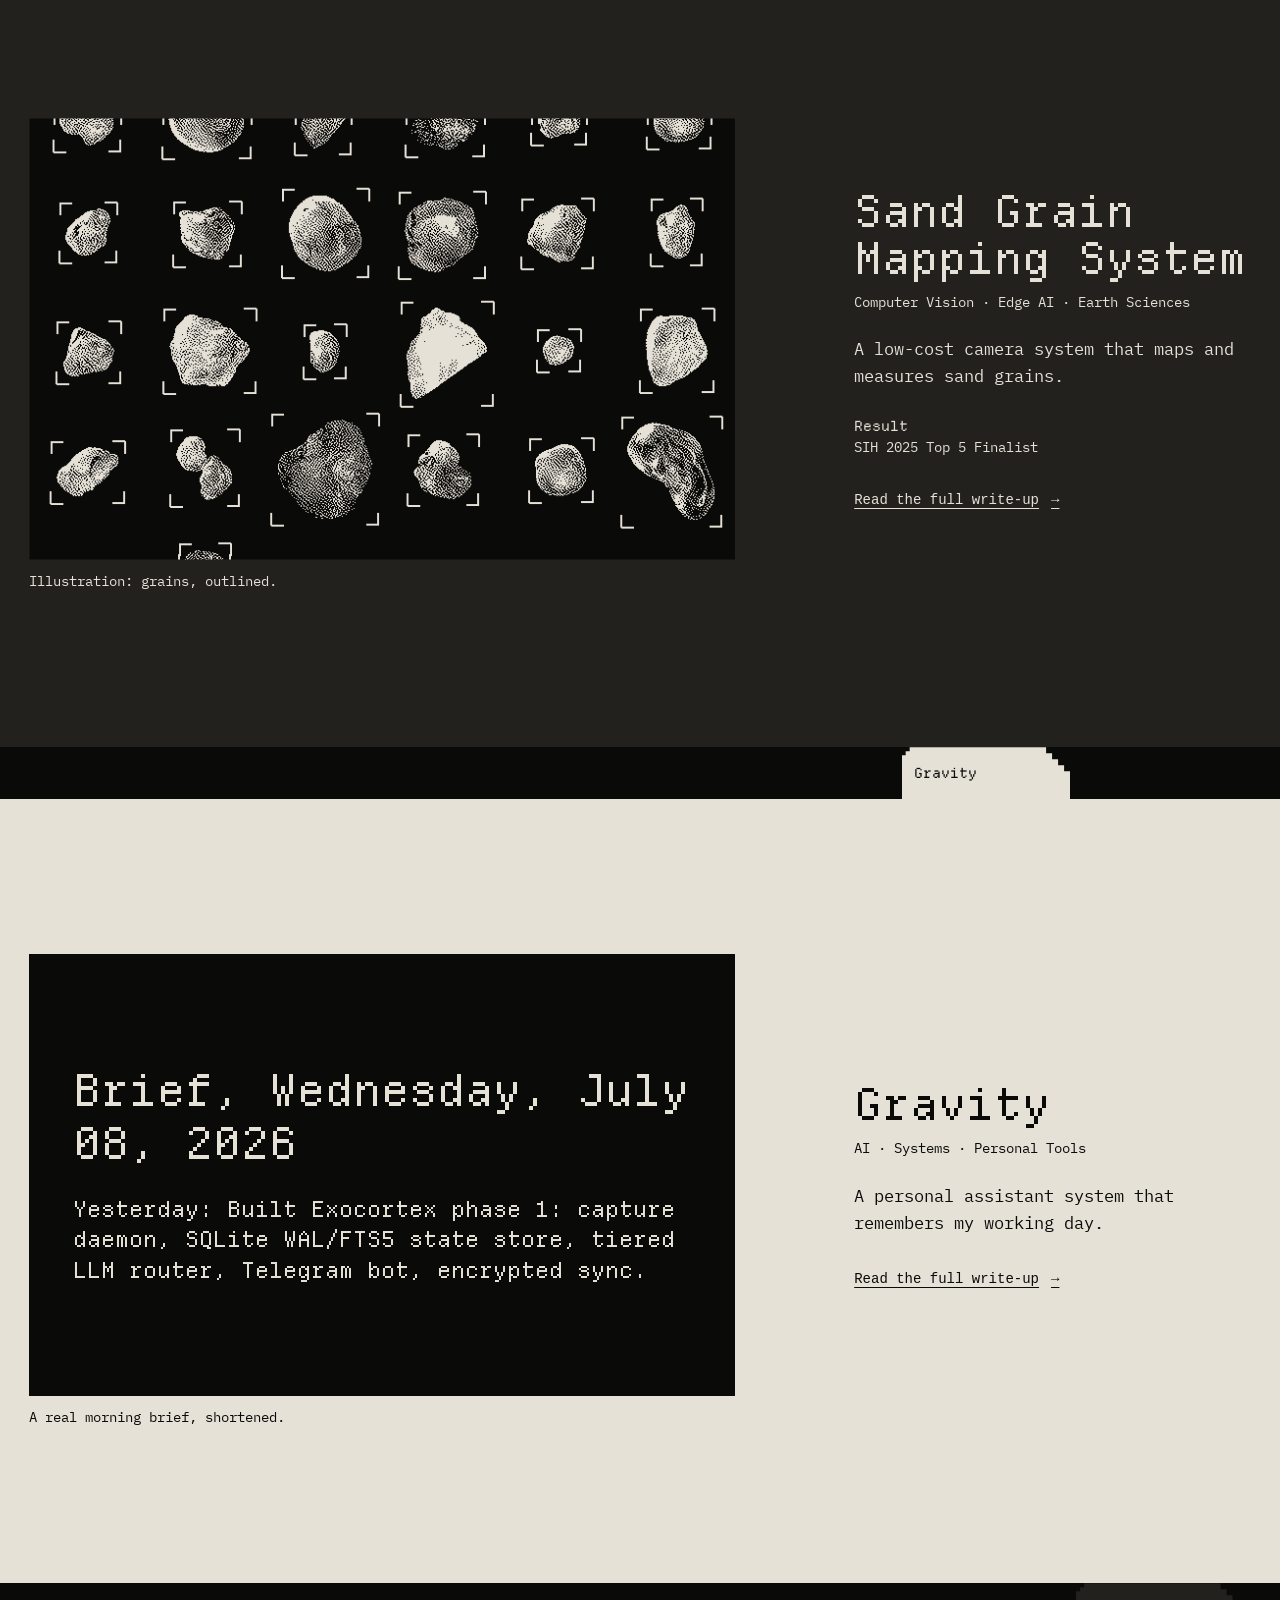
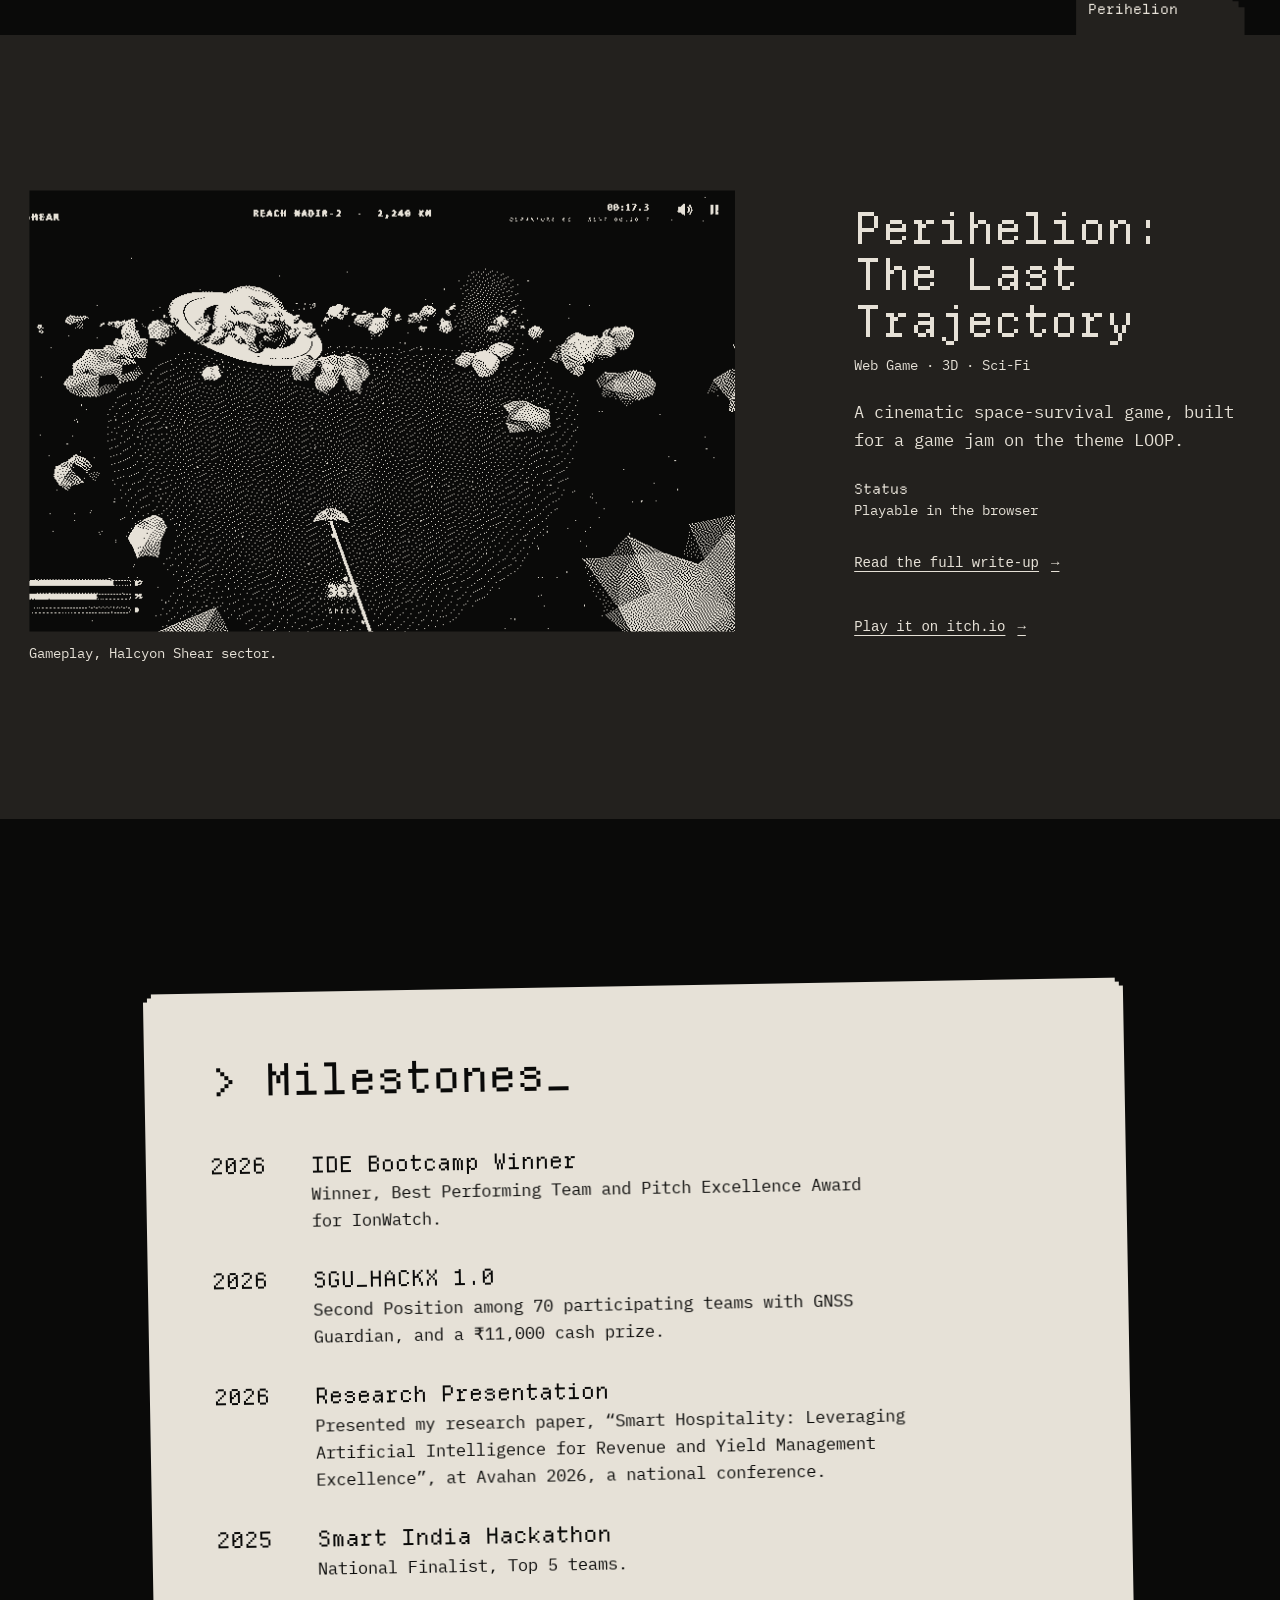
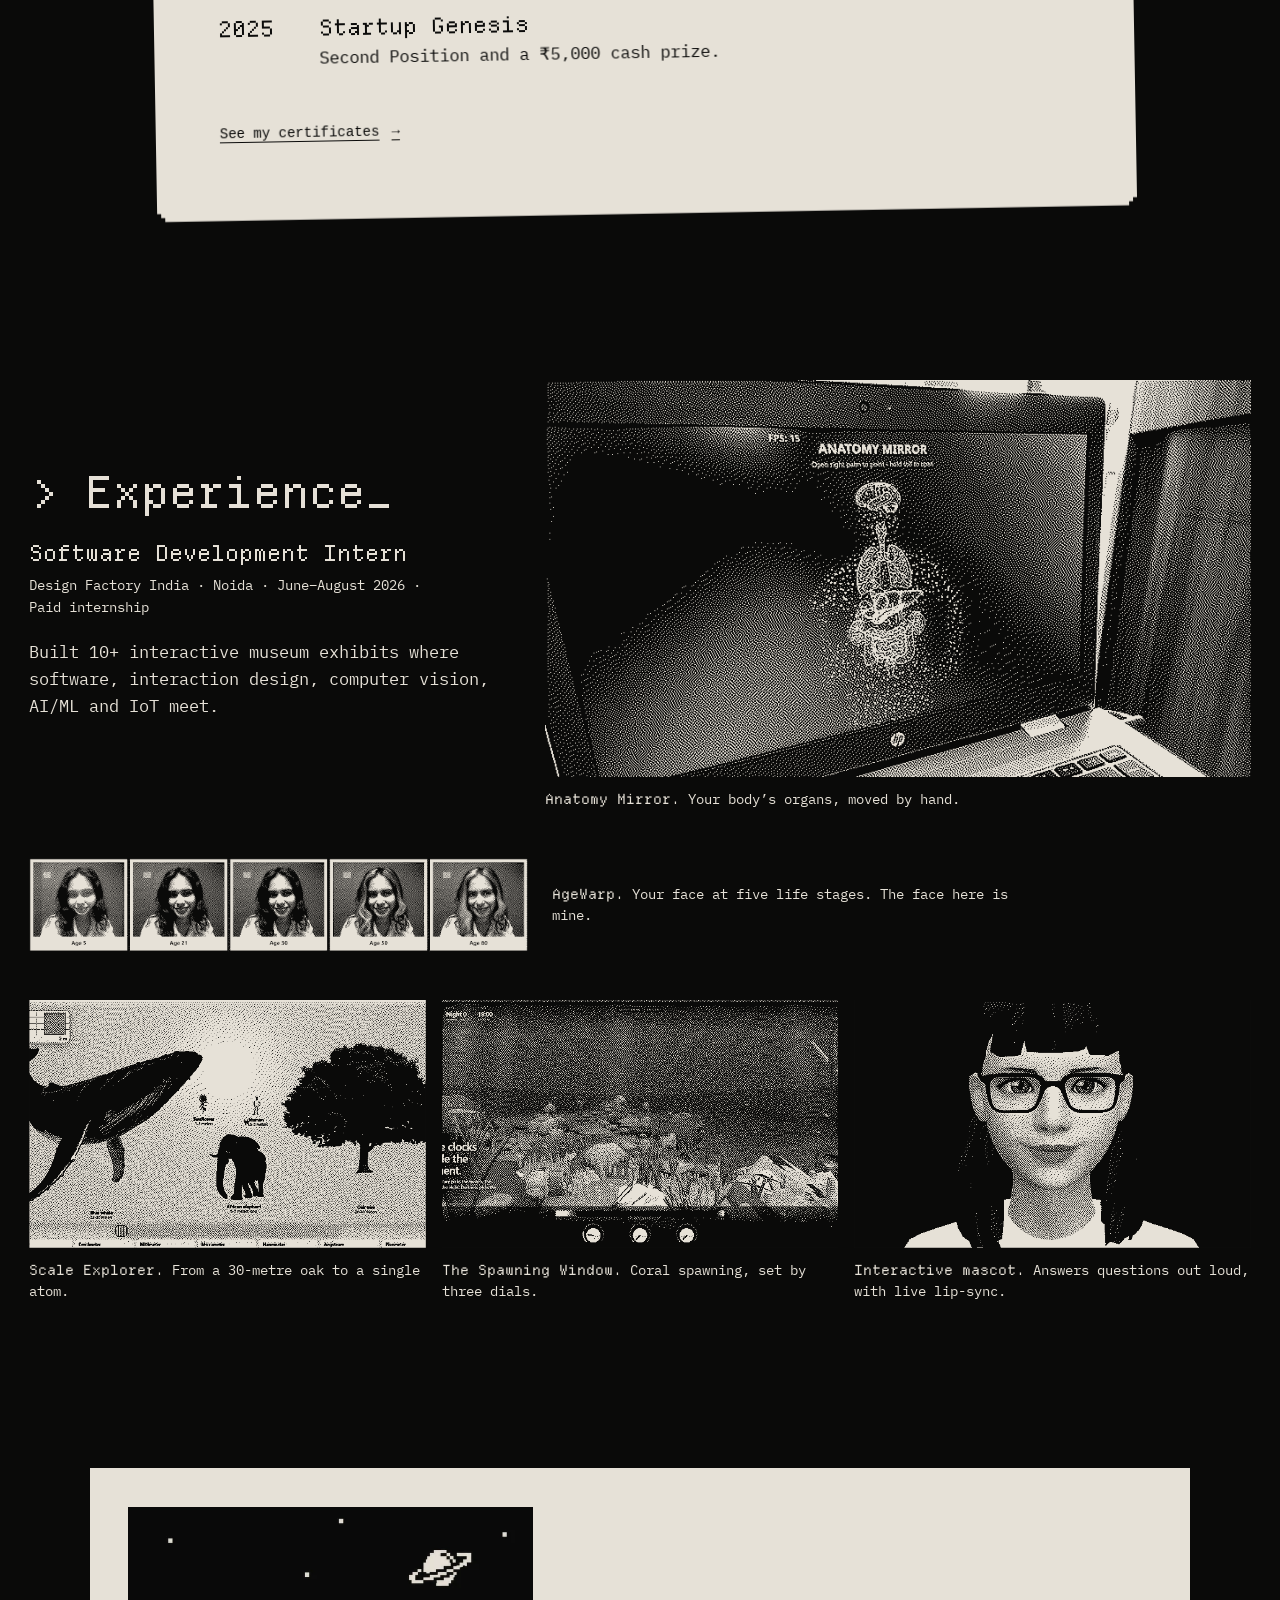
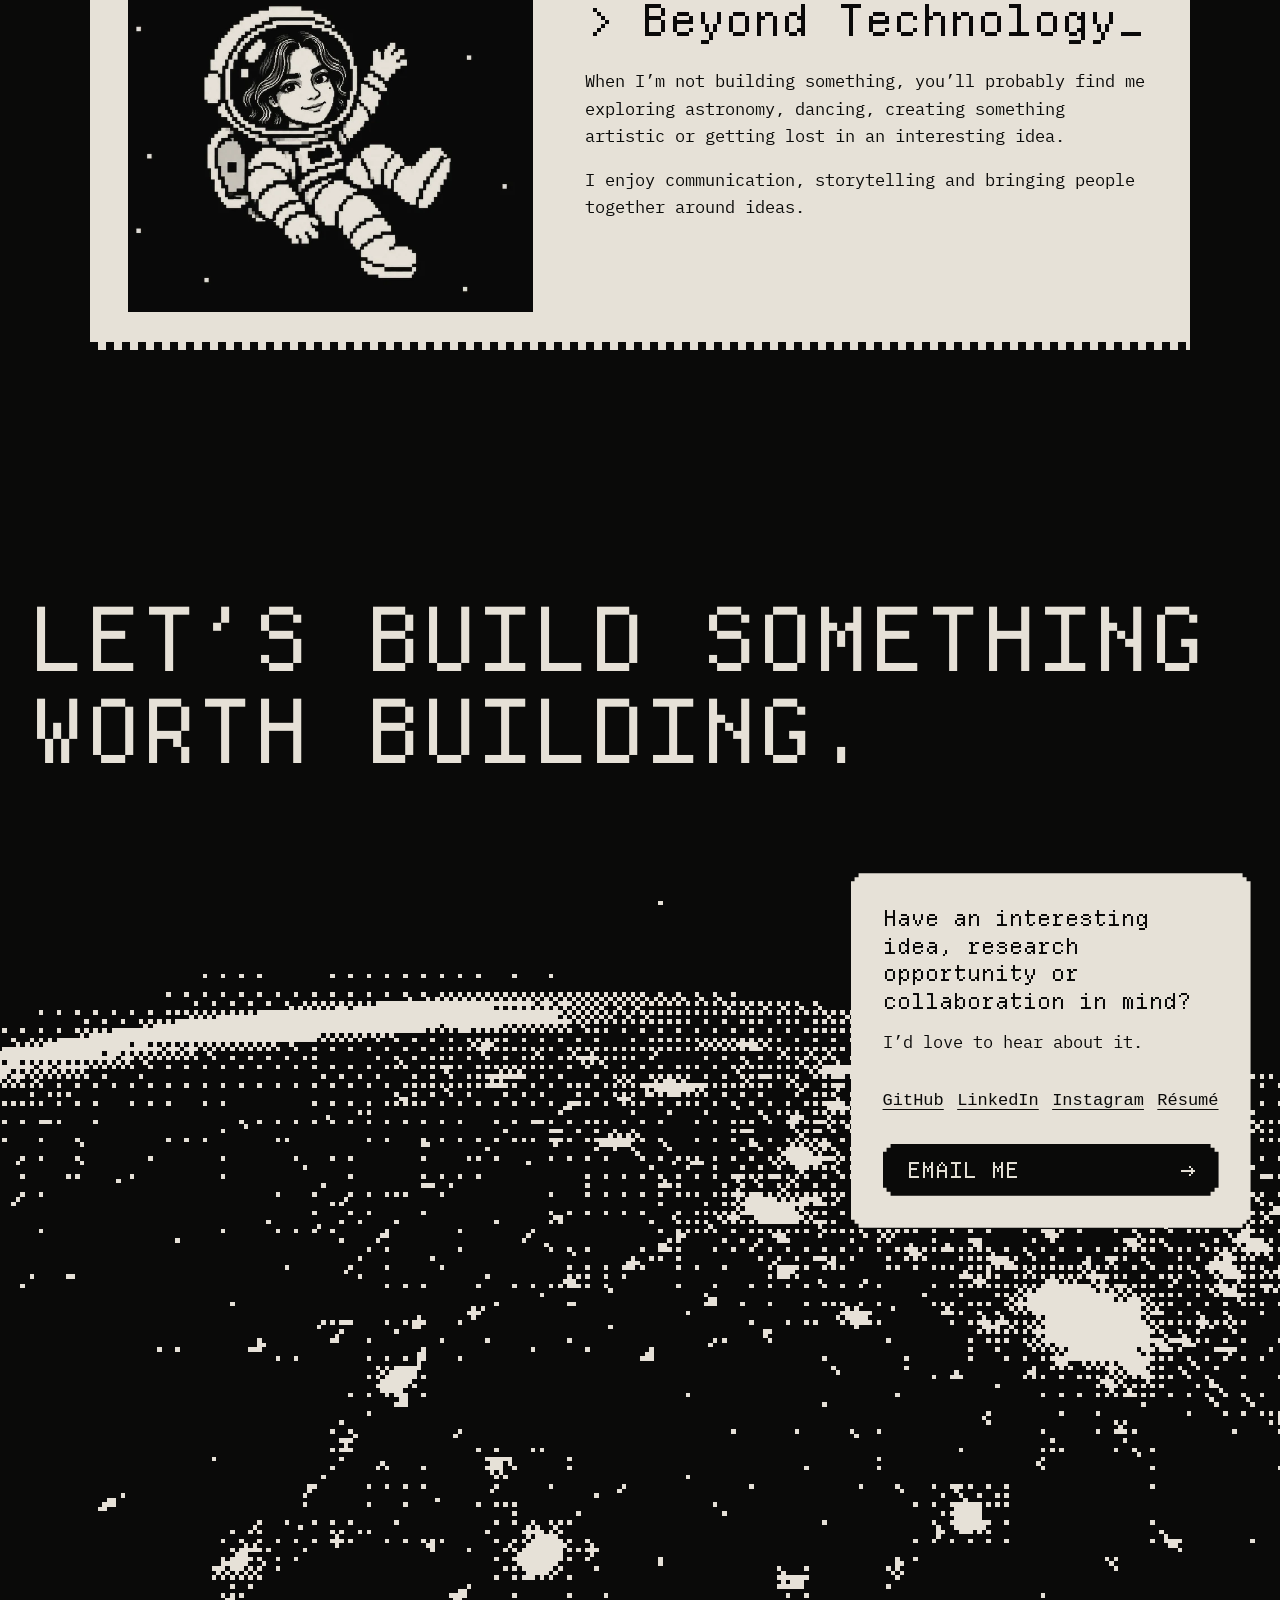
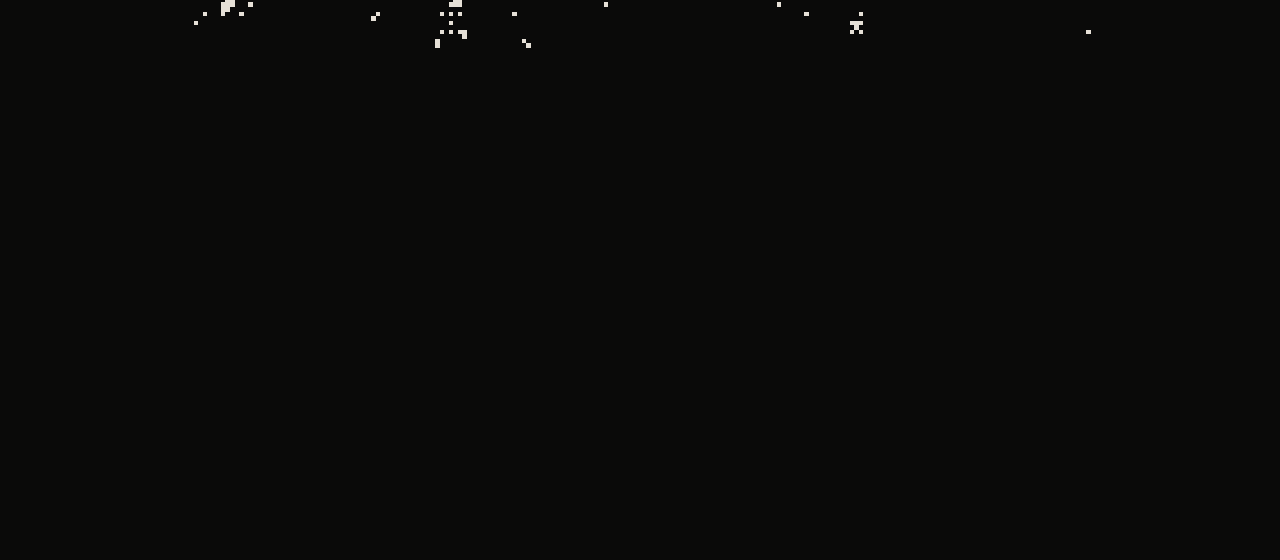
==== commit ade13e74: "A shorter homepage and a Projects page with the full write-ups The homepage keeps one line and one r" ====
--- a/index.html
+++ b/index.html
@@ -92,9 +92,8 @@
     <div class="about-copy">
       <h2 class="prompt rv">About Me</h2>
       <h3 class="rv">A curious mind in an expanding universe.</h3>
-      <p class="rv">I’m driven by research in different areas that actually solve a problem. I love building ideas at hackathons after intensive research, and bringing an idea to life is what I enjoy the most.</p>
-      <p class="rv">I think technology is just a tool to bring out the best in this world. Creativity and out-of-the-box thinking will differentiate us in this upcoming era of simulated intelligence inside a machine.</p>
-      <p class="rv">I’m always looking beyond what’s familiar, exploring intersections between science, technology and engineering.</p>
+      <p class="rv">I’m driven by research that actually solves a problem, and I love bringing ideas to life at hackathons.</p>
+      <p class="rv">Technology is just a tool. Creativity and out-of-the-box thinking are what will set us apart in this era of simulated intelligence.</p>
     </div>
     <svg class="orbits rv" viewBox="0 0 200 320" aria-hidden="true">
       <g fill="none" stroke="currentColor" stroke-width="2">
@@ -145,12 +144,11 @@
           <div class="folder-text">
             <h3>IonWatch</h3>
             <p class="cat">Space Technology · AI/ML · Research</p>
-            <p>An ionospheric scintillation monitoring system designed to provide insights into space weather disturbances.</p>
-            <dl>
-              <div><dt>Built on</dt><dd>Low-cost NavIC/GNSS and Raspberry Pi station</dd></div>
-              <div><dt>Result</dt><dd>IDE Bootcamp 2026 Winner, Best Performing Team and Pitch Excellence Award</dd></div>
-            </dl>
-            <a class="more" href="https://github.com/sidgodcyber/ionwatch" rel="noopener">IonWatch on GitHub <span class="arrow" aria-hidden="true">→</span></a>
+            <p>A low-cost station that watches the ionosphere, for space-weather insight.</p>
+            <dl>
+              <div><dt>Result</dt><dd>IDE Bootcamp 2026 Winner</dd></div>
+            </dl>
+            <a class="more" href="projects.html#ionwatch">Read the full write-up <span class="arrow" aria-hidden="true">→</span></a>
           </div>
         </div>
       </article>
@@ -161,18 +159,17 @@
           <div class="folder-pic">
             <figure>
               <img src="assets/art/gnss.png" width="1440" height="900" alt="Himalayan terrain from orbit, with feature points tracked across it by optical flow." loading="lazy">
-              <figcaption>Himalayan terrain with tracked feature points.</figcaption>
+              <figcaption>Illustration: terrain tracking.</figcaption>
             </figure>
           </div>
           <div class="folder-text">
             <h3>GNSS Guardian</h3>
             <p class="cat">Autonomous Systems · Computer Vision · IoT</p>
-            <p>A GPS-denied drone navigation system that uses optical flow and visual terrain mapping to navigate when satellite signals become unreliable.</p>
-            <dl>
-              <div><dt>Built on</dt><dd>Raspberry Pi 4, Quectel L86 GNSS, Pi Camera</dd></div>
-              <div><dt>Result</dt><dd>SGU HackX 1.0, Second Position, ₹11,000 cash prize</dd></div>
-            </dl>
-            <a class="more" href="https://github.com/sidgodcyber/gnss-guardian" rel="noopener">GNSS Guardian on GitHub <span class="arrow" aria-hidden="true">→</span></a>
+            <p>GPS-denied drone navigation that steers by camera when satellite signals fail.</p>
+            <dl>
+              <div><dt>Result</dt><dd>SGU HackX 1.0, Second Position, ₹11,000</dd></div>
+            </dl>
+            <a class="more" href="projects.html#gnss">Read the full write-up <span class="arrow" aria-hidden="true">→</span></a>
           </div>
         </div>
       </article>
@@ -183,18 +180,17 @@
           <div class="folder-pic">
             <figure>
               <img src="assets/art/trishul.png" width="1440" height="900" alt="A seismic trace of a debris flow swelling over fifty minutes, above the trigger signal it set off." loading="lazy">
-              <figcaption>A real debris flow at Illgraben, and the trigger it set off through a simulated sensor.</figcaption>
+              <figcaption>A real debris-flow recording.</figcaption>
             </figure>
           </div>
           <div class="folder-text">
             <h3>Trishul Net</h3>
             <p class="cat">Earth Sciences · Edge AI · IoT</p>
-            <p>A low-cost early-warning network for flash floods and debris flows in the side valleys of Uttarakhand. Sensor nodes beside a stream listen for ground vibration and sound the village siren locally and offline.</p>
-            <dl>
-              <div><dt>Built on</dt><dd>ESP32-S3 nodes and a gateway, trained and tested on real public debris-flow seismic data</dd></div>
-              <div><dt>Status</dt><dd>Research prototype, not a certified warning system</dd></div>
-            </dl>
-            <a class="more" href="https://github.com/sidgodcyber/trishul-net" rel="noopener">Trishul Net on GitHub <span class="arrow" aria-hidden="true">→</span></a>
+            <p>Early warning for flash floods and debris flows in Uttarakhand’s valleys.</p>
+            <dl>
+              <div><dt>Status</dt><dd>Research prototype</dd></div>
+            </dl>
+            <a class="more" href="projects.html#trishul">Read the full write-up <span class="arrow" aria-hidden="true">→</span></a>
           </div>
         </div>
       </article>
@@ -205,18 +201,17 @@
           <div class="folder-pic">
             <figure>
               <img src="assets/art/lunar.png" width="1440" height="900" alt="A planned rover route across lunar south polar terrain into shadow, above three maps of radar, ice criteria and illumination." loading="lazy">
-              <figcaption>Planned rover traverse to crater F2, with radar, ice and illumination maps.</figcaption>
+              <figcaption>The rover route to crater F2.</figcaption>
             </figure>
           </div>
           <div class="folder-text">
             <h3>Lunar South-Pole Ice Detection</h3>
             <p class="cat">Space Technology · Geospatial · Research</p>
-            <p>Water-ice detection and mission planning for crater F2 near the lunar south pole, built from NASA LOLA topography and Chandrayaan-2 DFSAR radar.</p>
-            <dl>
-              <div><dt>Built on</dt><dd>A five-stage Python pipeline over about 50 GB of mission data</dd></div>
+            <p>Finding water ice near the lunar south pole with Chandrayaan-2 radar.</p>
+            <dl>
               <div><dt>Built for</dt><dd>Bharatiya Antariksh Hackathon 2026</dd></div>
             </dl>
-            <a class="more" href="https://github.com/sidgodcyber/lunar-psr-ice-f2" rel="noopener">Lunar study on GitHub <span class="arrow" aria-hidden="true">→</span></a>
+            <a class="more" href="projects.html#lunar">Read the full write-up <span class="arrow" aria-hidden="true">→</span></a>
           </div>
         </div>
       </article>
@@ -227,17 +222,17 @@
           <div class="folder-pic">
             <figure>
               <img src="assets/art/sand.png" width="1440" height="900" alt="River sand grains laid out on black, each one marked by corner brackets." loading="lazy">
-              <figcaption>River sand, grain by grain.</figcaption>
+              <figcaption>Illustration: grains, outlined.</figcaption>
             </figure>
           </div>
           <div class="folder-text">
             <h3>Sand Grain Mapping System</h3>
             <p class="cat">Computer Vision · Edge AI · Earth Sciences</p>
-            <p>A low-cost camera-based system for sand grain mapping and analysis, developed for the Smart India Hackathon 2025.</p>
-            <dl>
-              <div><dt>Built on</dt><dd>Raspberry Pi 5, Pi Camera, 3D-printed casing</dd></div>
-              <div><dt>Result</dt><dd>SIH 2025 Top 5 Finalist, Ministry of Earth Sciences</dd></div>
-            </dl>
+            <p>A low-cost camera system that maps and measures sand grains.</p>
+            <dl>
+              <div><dt>Result</dt><dd>SIH 2025 Top 5 Finalist</dd></div>
+            </dl>
+            <a class="more" href="projects.html#sand">Read the full write-up <span class="arrow" aria-hidden="true">→</span></a>
           </div>
         </div>
       </article>
@@ -247,20 +242,18 @@
         <div class="folder-body">
           <div class="folder-pic">
             <figure>
-              <div class="brief" data-ui role="img" aria-label="An excerpt of a real morning brief from Gravity, with client names blacked out.">
+              <div class="brief" data-ui role="img" aria-label="The first line of a real morning brief from Gravity.">
                 <p class="b-head">Brief, Wednesday, July 08, 2026</p>
                 <p><b>Yesterday:</b> Built Exocortex phase 1: capture daemon, SQLite WAL/FTS5 state store, tiered LLM router, Telegram bot, encrypted sync.</p>
-                <p><b>Today:</b> Advance the ageing research and Scale of Life modifications. Search better alternatives for the SAM/FRAN re-ageing pipelines.</p>
-                <p><b>Tasks:</b> send <i class="x w6"></i> the July content calendar (due today) · email them (due tomorrow) · research their salon idea <i class="x w5"></i> (due Fri Jul 10)</p>
               </div>
-              <figcaption>An excerpt of a real morning brief, client names blacked out.</figcaption>
+              <figcaption>A real morning brief, shortened.</figcaption>
             </figure>
           </div>
           <div class="folder-text">
             <h3>Gravity</h3>
             <p class="cat">AI · Systems · Personal Tools</p>
-            <p>A personal assistant system that remembers my working day. Gravity records what I do, sorts what I tell it into tasks, notes and client records, and writes me a morning brief. It runs across two machines with encrypted sync, so both share one memory.</p>
-            <a class="more" href="https://github.com/sidgodcyber/gravity" rel="noopener">Gravity on GitHub <span class="arrow" aria-hidden="true">→</span></a>
+            <p>A personal assistant system that remembers my working day.</p>
+            <a class="more" href="projects.html#gravity">Read the full write-up <span class="arrow" aria-hidden="true">→</span></a>
           </div>
         </div>
       </article>
@@ -271,17 +264,17 @@
           <div class="folder-pic">
             <figure>
               <img src="assets/art/perihelion.png" width="1440" height="900" alt="Gameplay from Perihelion: a spacecraft flies through an asteroid field towards a ringed planet, with fuel and hull readouts on screen." loading="lazy">
-              <figcaption>The Halcyon Shear sector, on approach to Nadir-2.</figcaption>
+              <figcaption>Gameplay, Halcyon Shear sector.</figcaption>
             </figure>
           </div>
           <div class="folder-text">
             <h3>Perihelion: The Last Trajectory</h3>
             <p class="cat">Web Game · 3D · Sci-Fi</p>
-            <p>A cinematic space-survival game built for a game jam on the theme LOOP. Fly the research spacecraft Kestrel through three hostile sectors, manage your fuel and hull, and follow a repeating signal to its source.</p>
-            <dl>
-              <div><dt>Built for</dt><dd>The browser, in HTML5</dd></div>
-              <div><dt>Status</dt><dd>Playable prototype</dd></div>
-            </dl>
+            <p>A cinematic space-survival game, built for a game jam on the theme LOOP.</p>
+            <dl>
+              <div><dt>Status</dt><dd>Playable in the browser</dd></div>
+            </dl>
+            <a class="more" href="projects.html#perihelion">Read the full write-up <span class="arrow" aria-hidden="true">→</span></a>
             <a class="more" href="https://sidgodcyber.itch.io/perihelion-the-last-trajectory" rel="noopener">Play it on itch.io <span class="arrow" aria-hidden="true">→</span></a>
           </div>
         </div>
@@ -310,27 +303,27 @@
       <h2 class="prompt rv">Experience</h2>
       <h3 class="rv">Software Development Intern</h3>
       <p class="where rv">Design Factory India · Noida · June–August 2026 · Paid internship</p>
-      <p class="rv">Worked on interactive museum and exhibition experiences, exploring the intersection of software development, interaction design, computer vision, AI/ML and IoT.</p>
+      <p class="rv">Built 10+ interactive museum exhibits where software, interaction design, computer vision, AI/ML and IoT meet.</p>
     </div>
     <figure class="exhibit big rv">
       <div class="swap"><img src="assets/art/dfi-anatomy.png" width="1600" height="900" alt="Anatomy Mirror on a laptop: organs drawn as particles inside a body silhouette." loading="lazy"><img class="real" src="assets/projects/anatomy-mirror.jpg" width="1456" height="819" alt="" loading="lazy"></div>
-      <figcaption><b>Anatomy Mirror.</b> Organs mapped onto a particle silhouette of your own body, controlled by hand.</figcaption>
+      <figcaption><b>Anatomy Mirror.</b> Your body’s organs, moved by hand.</figcaption>
     </figure>
     <figure class="exhibit wide rv">
       <div class="swap"><img src="assets/art/agewarp.png" width="1352" height="256" alt="AgeWarp’s result strip: Siddhi’s own face at ages 5, 21, 30, 50 and 80." loading="lazy"></div>
-      <figcaption><b>AgeWarp.</b> A photo booth that returns your face at five life stages by QR code. Fully offline, and the strips auto-delete after five minutes. The face here is mine.</figcaption>
+      <figcaption><b>AgeWarp.</b> Your face at five life stages. The face here is mine.</figcaption>
     </figure>
     <figure class="exhibit rv">
       <div class="swap"><img src="assets/art/dfi-scale.png" width="1280" height="800" alt="Scale Explorer: a whale, an elephant and an oak tree at their real relative sizes." loading="lazy"><img class="real" src="assets/projects/scale-explorer.jpg" width="1360" height="731" alt="" loading="lazy"></div>
-      <figcaption><b>Scale Explorer.</b> One zoom from a 30-metre oak to a 0.1-nanometre atom, 52 specimens.</figcaption>
+      <figcaption><b>Scale Explorer.</b> From a 30-metre oak to a single atom.</figcaption>
     </figure>
     <figure class="exhibit rv">
       <div class="swap"><img src="assets/art/dfi-spawning.png" width="1280" height="800" alt="The Spawning Window: an underwater reef with three dials below it." loading="lazy"><img class="real" src="assets/projects/spawning-window.jpg" width="1456" height="780" alt="" loading="lazy"></div>
-      <figcaption><b>The Spawning Window.</b> Coral spawning driven by three dials: temperature, lunar phase, time of night.</figcaption>
+      <figcaption><b>The Spawning Window.</b> Coral spawning, set by three dials.</figcaption>
     </figure>
     <figure class="exhibit rv">
       <div class="swap"><img src="assets/art/dfi-mascot.png" width="1280" height="800" alt="A 3D museum mascot in a lab coat, answering a visitor." loading="lazy"><img class="real" src="assets/projects/mascot.jpg" width="793" height="736" alt="" loading="lazy"></div>
-      <figcaption><b>Interactive mascot.</b> Answers visitors’ questions out loud with live lip-sync.</figcaption>
+      <figcaption><b>Interactive mascot.</b> Answers questions out loud, with live lip-sync.</figcaption>
     </figure>
   </section>
 
--- a/css/styles.css
+++ b/css/styles.css
@@ -173,6 +173,7 @@
 .folder-text h3{font-size:var(--t-head);line-height:1.05}
 .cat{margin-top:12px;font-size:var(--t-small);line-height:1.4}
 .folder-text>p:not(.cat){margin-top:24px}
+.folder-text .more{margin-right:24px}
 .folder-text dl{margin-top:24px}
 .folder-text dl div+div{margin-top:12px}
 .folder-text dt{font-family:var(--pixel);font-size:var(--t-small)}
@@ -182,6 +183,9 @@
 /* Gravity's artefact: a real brief, set as what it is */
 .brief{aspect-ratio:16/10;display:flex;flex-direction:column;justify-content:center;gap:14px;padding:clamp(20px,3.4vw,48px);background:var(--ground);color:var(--bone);font-size:var(--t-body);line-height:1.5}
 .b-head{font:400 var(--t-sub)/1.2 var(--pixel)}
+.folder .brief{gap:24px;font:400 var(--t-sub)/1.4 var(--pixel)}
+.folder .brief b{font-weight:400}
+.folder .b-head{font-size:var(--t-head)}
 .brief b{font-weight:500}
 .brief .x{display:inline-block;height:.95em;vertical-align:-.1em;background:var(--bone)}
 .brief .w5{width:5ch}.brief .w6{width:6ch}
@@ -209,6 +213,33 @@
 .s4 output span{font-size:var(--t-small)}
 .s4 p{grid-column:1/3;font-size:var(--t-small);line-height:1.35}
 
+/* ── Projects page: the case files ───────────────────────── */
+.phead{padding:clamp(48px,10vh,120px) var(--m) clamp(56px,8vw,112px)}
+.phead h1{font-size:var(--t-display);text-transform:uppercase}
+.phead .lede{max-width:34em;margin-top:20px;font-size:clamp(18px,1.6vw,22px);line-height:1.45}
+.jump ol{display:grid;grid-template-columns:repeat(7,minmax(0,1fr));gap:12px;margin-top:clamp(32px,5vw,56px);list-style:none;padding:0}
+.jump a{display:block;text-decoration:none}
+.jump img,.jump .tb{display:block;width:100%;aspect-ratio:16/10;object-fit:cover;background:var(--ground);transition:transform .16s steps(3)}
+.jump .tb{display:grid;place-items:center;font:400 var(--t-sub)/1 var(--pixel);color:var(--bone);background:var(--tone-2)}
+.jump a span:last-child{display:block;margin-top:10px;font:400 var(--t-small)/1.2 var(--pixel)}
+.jump a:hover img,.jump a:hover .tb,.jump a:focus-visible img{transform:translateY(-4px)}
+.case{display:grid;grid-template-columns:repeat(12,minmax(0,1fr));column-gap:16px;align-items:start;padding:clamp(56px,8vw,120px) var(--m)}
+.case.tone{background:var(--tone-2)}
+.case.paper{background:var(--bone);color:var(--ground)}
+.case-pic{grid-column:1/7;grid-row:1;position:sticky;top:calc(var(--bar) + 24px)}
+.case-pic img,.case-pic .brief{width:100%;aspect-ratio:16/10;object-fit:cover}
+.case-pic figcaption{margin-top:10px;font-size:var(--t-small)}
+.case-text{grid-column:8/13;grid-row:1}
+.case.flip .case-pic{grid-column:7/13}
+.case.flip .case-text{grid-column:1/6}
+.case-text h2{font-size:var(--t-head);line-height:1.05}
+.case-text h3{margin:28px 0 8px;font-size:var(--t-sub);line-height:1.2}
+.case-text dl{margin-top:28px}
+.case-text dl div+div{margin-top:12px}
+.case-text dt{font-family:var(--pixel);font-size:var(--t-small)}
+.case-text dd{font-size:var(--t-small);line-height:1.5}
+.case-text .more{margin-right:24px}
+
 /* ── Milestones: the printed list ────────────────────────── */
 .milestones{padding:var(--gap) var(--m) 0}
 .sheet{max-width:980px;margin:0 auto;padding:clamp(28px,5vw,64px);background:var(--bone);color:var(--ground);transform:rotate(-1deg);clip-path:var(--steps)}
@@ -216,7 +247,7 @@
 .sheet li{display:grid;grid-template-columns:5em minmax(0,1fr);gap:16px;padding:16px 0}
 .sheet time{font:400 var(--t-sub)/1.25 var(--pixel);font-variant-numeric:tabular-nums}
 .sheet h3{font-size:var(--t-sub);line-height:1.25}
-.sheet li p{margin-top:2px}
+.sheet li p{margin-top:2px;max-width:62ch}
 .sheet .certs{margin-top:24px}
 
 /* ── Experience ──────────────────────────────────────────── */
@@ -230,7 +261,7 @@
 /* AgeWarp stays a small detail, its caption beside it */
 .exhibit.wide{grid-column:1/-1;display:grid;grid-template-columns:minmax(0,5fr) minmax(0,7fr);gap:24px;align-items:center}
 .exhibit.wide .swap{aspect-ratio:1352/256}
-.exhibit.wide figcaption{margin-top:0}
+.exhibit.wide figcaption{margin-top:0;max-width:60ch}
 .swap{position:relative;aspect-ratio:16/9;overflow:hidden;background:var(--tone)}
 .swap img{position:absolute;inset:0;width:100%;height:100%;object-fit:cover}
 .swap .real{opacity:0;transition:opacity .28s steps(5)}
@@ -250,7 +281,7 @@
 /* ── Contact + the back of the card (curtain) ────────────── */
 .curtain{position:relative}
 .contact{position:relative;z-index:2;background:var(--ground);padding-top:clamp(32px,6vw,80px)}
-.contact h2{padding:0 var(--m);font-size:var(--t-giant);line-height:1.04;text-transform:uppercase;white-space:nowrap}
+.contact h2{padding:0 var(--m);font-size:min(110px,calc((100vw - 2*var(--m))/13.8));line-height:1.04;text-transform:uppercase;white-space:nowrap}
 .visit{position:relative;margin-top:clamp(32px,4vw,56px);height:min(92svh,820px);overflow:hidden;background:var(--ground)}
 .visit video,.visit canvas,.clip-still{position:absolute;inset:0;width:100%;height:100%;object-fit:cover;object-position:50% 100%}
 .visit video{opacity:0}
@@ -273,7 +304,7 @@
 .name{margin:clamp(24px,4vw,56px) 0 clamp(16px,2vw,28px);font:400 min(176px,calc((100vw - 2*var(--m))/8.4))/.96 var(--pixel);text-transform:uppercase;white-space:nowrap}
 details{font-size:var(--t-small)}
 summary{min-height:44px;display:inline-flex;align-items:center;cursor:pointer;font-weight:500}
-.credits{display:grid;gap:4px;padding-bottom:16px;max-width:90ch}
+.credits{display:grid;gap:4px;padding-bottom:16px;max-width:68ch}
 .credits a{text-underline-offset:3px}
 .imprint{font-size:var(--t-small)}
 
@@ -313,6 +344,9 @@
   .poster{grid-column:1/7;grid-row:2}
   .orbits{grid-column:8/13;grid-row:2;width:min(100%,220px);justify-self:center;align-self:center}
   .folder-pic{grid-column:1/-1}
+  .case-text,.case.flip .case-text{grid-column:1/-1;grid-row:1}
+  .jump ol{grid-template-columns:repeat(4,minmax(0,1fr))}
+  .case-pic,.case.flip .case-pic{grid-column:1/-1;grid-row:2;position:static;margin-top:32px}
   .folder-text{grid-column:1/-1;order:-1;margin-bottom:24px}
   .tabline{height:24px}
   .tab{left:calc(var(--i)*(100% - 120px)/6);width:120px;padding:0;font-size:0;clip-path:polygon(0 100%,0 var(--c),var(--s) var(--c),var(--s) var(--s),var(--c) var(--s),var(--c) 0,calc(100% - 16px) 0,calc(100% - 16px) 8px,calc(100% - 8px) 8px,calc(100% - 8px) 16px,100% 16px,100% 100%)}
@@ -341,6 +375,9 @@
   .limb{width:240%;right:-60%}
   .poster{grid-column:1/-1;aspect-ratio:4/5}
   .card-lead{font:500 var(--t-body)/1.5 var(--text)}
+  .jump ol{grid-template-columns:repeat(3,minmax(0,1fr));gap:10px}
+  .folder .b-head{font-size:var(--t-sub)}
+  .folder .brief{font-size:var(--t-body)}
   .card{padding:24px}
   .card ul{display:grid;grid-template-columns:1fr 1fr}
   .poster p{font-size:20px}
